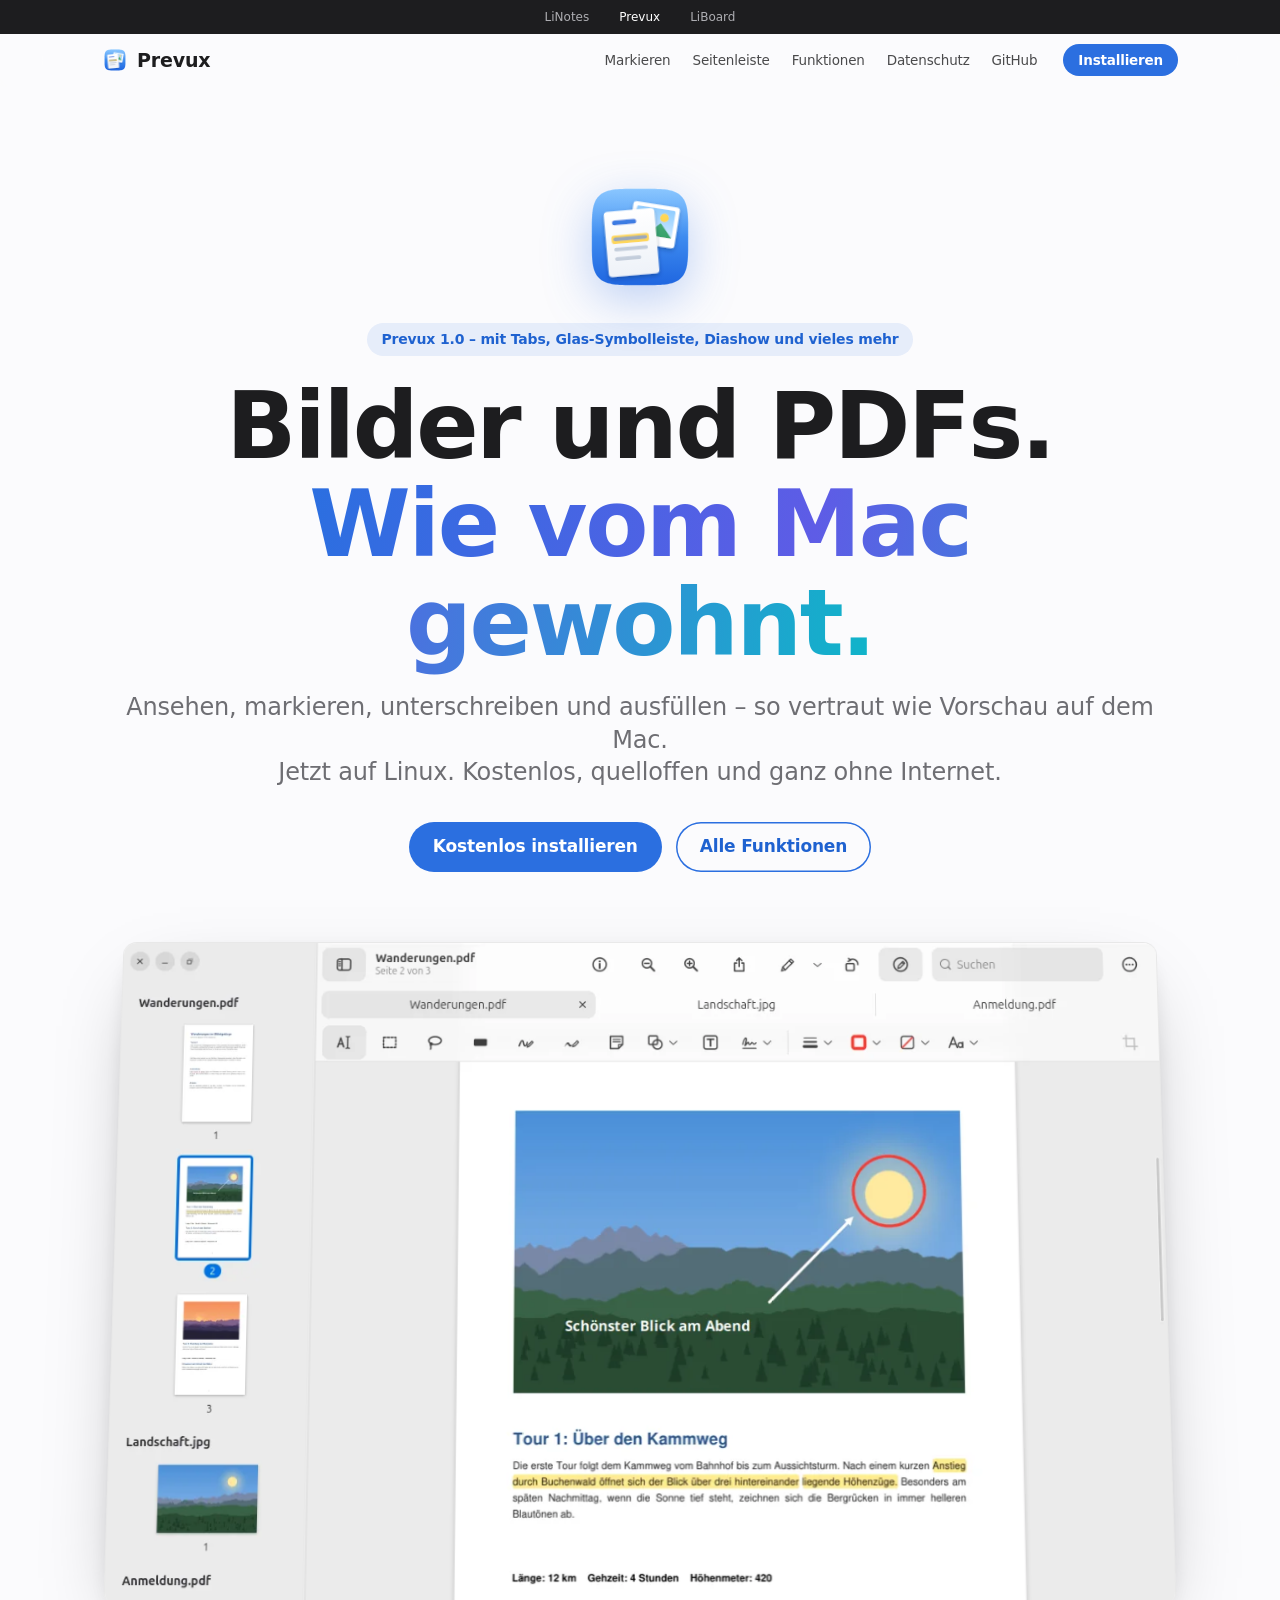
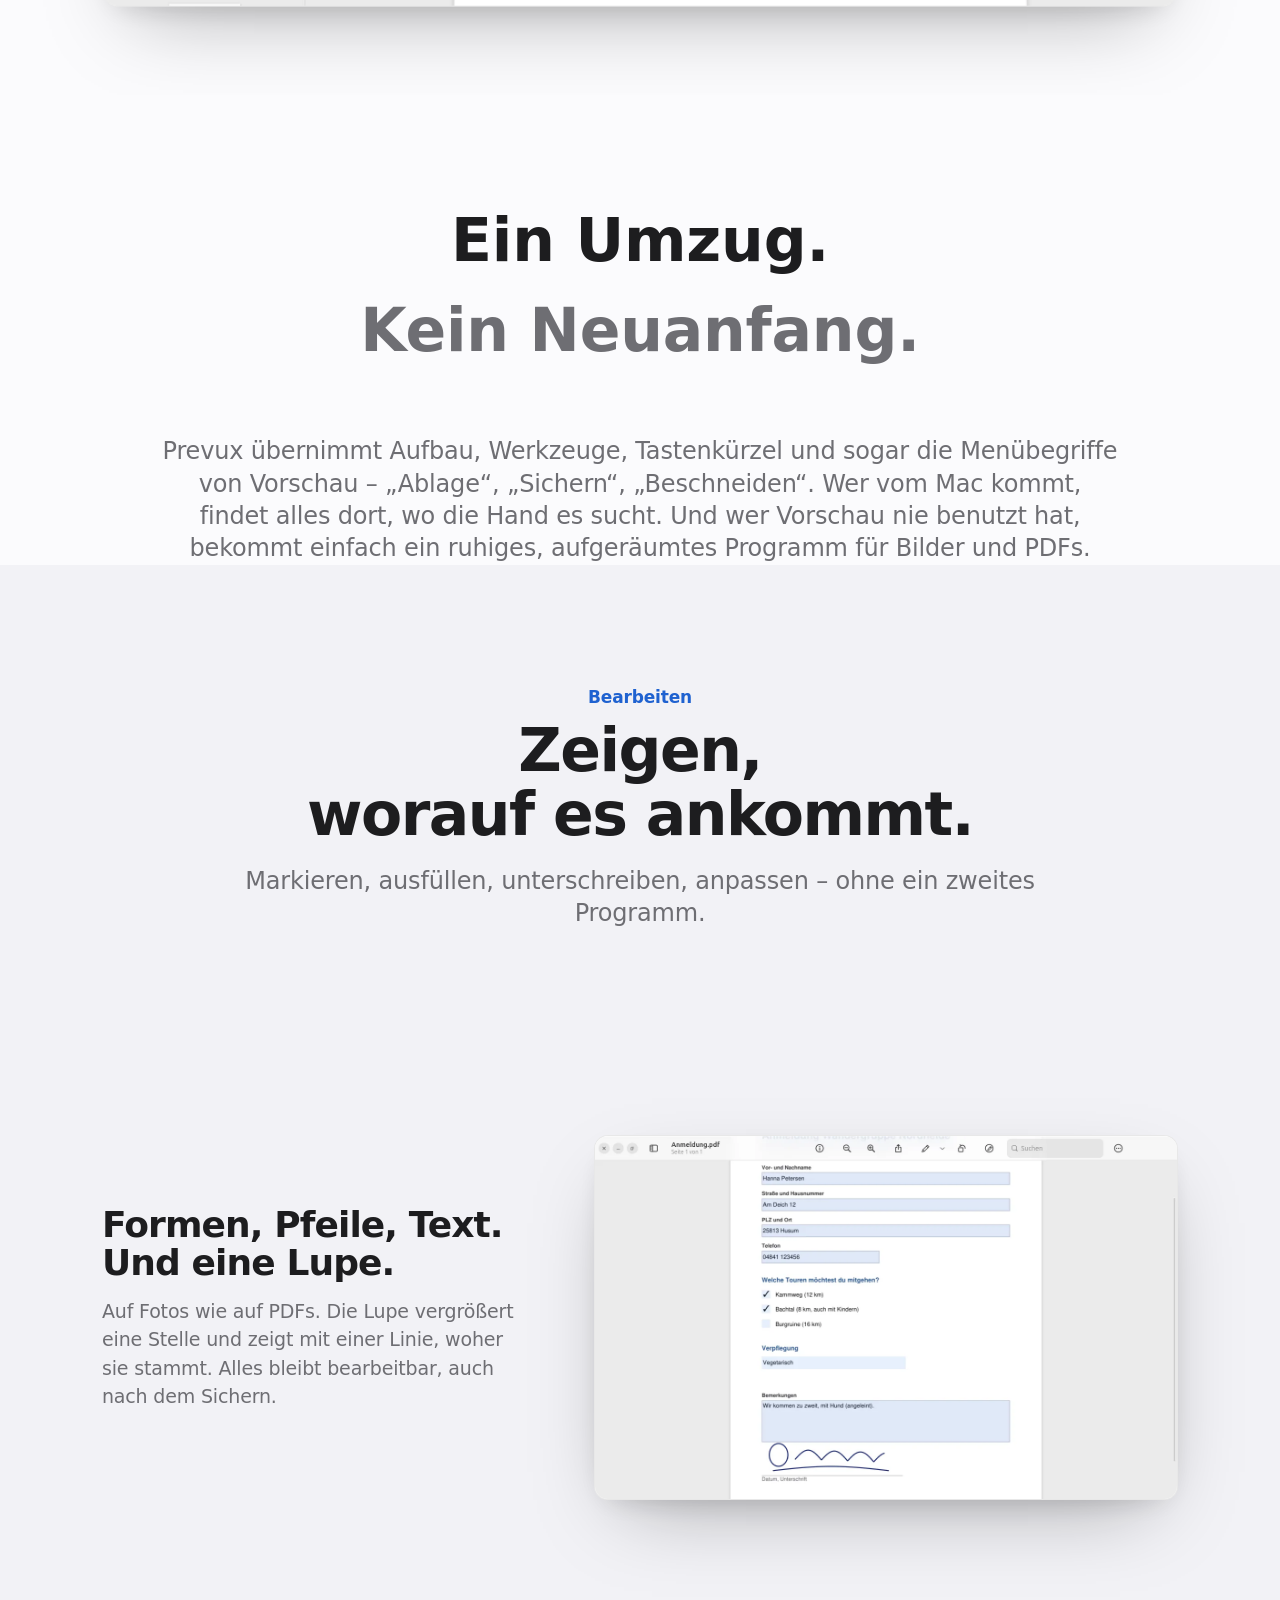
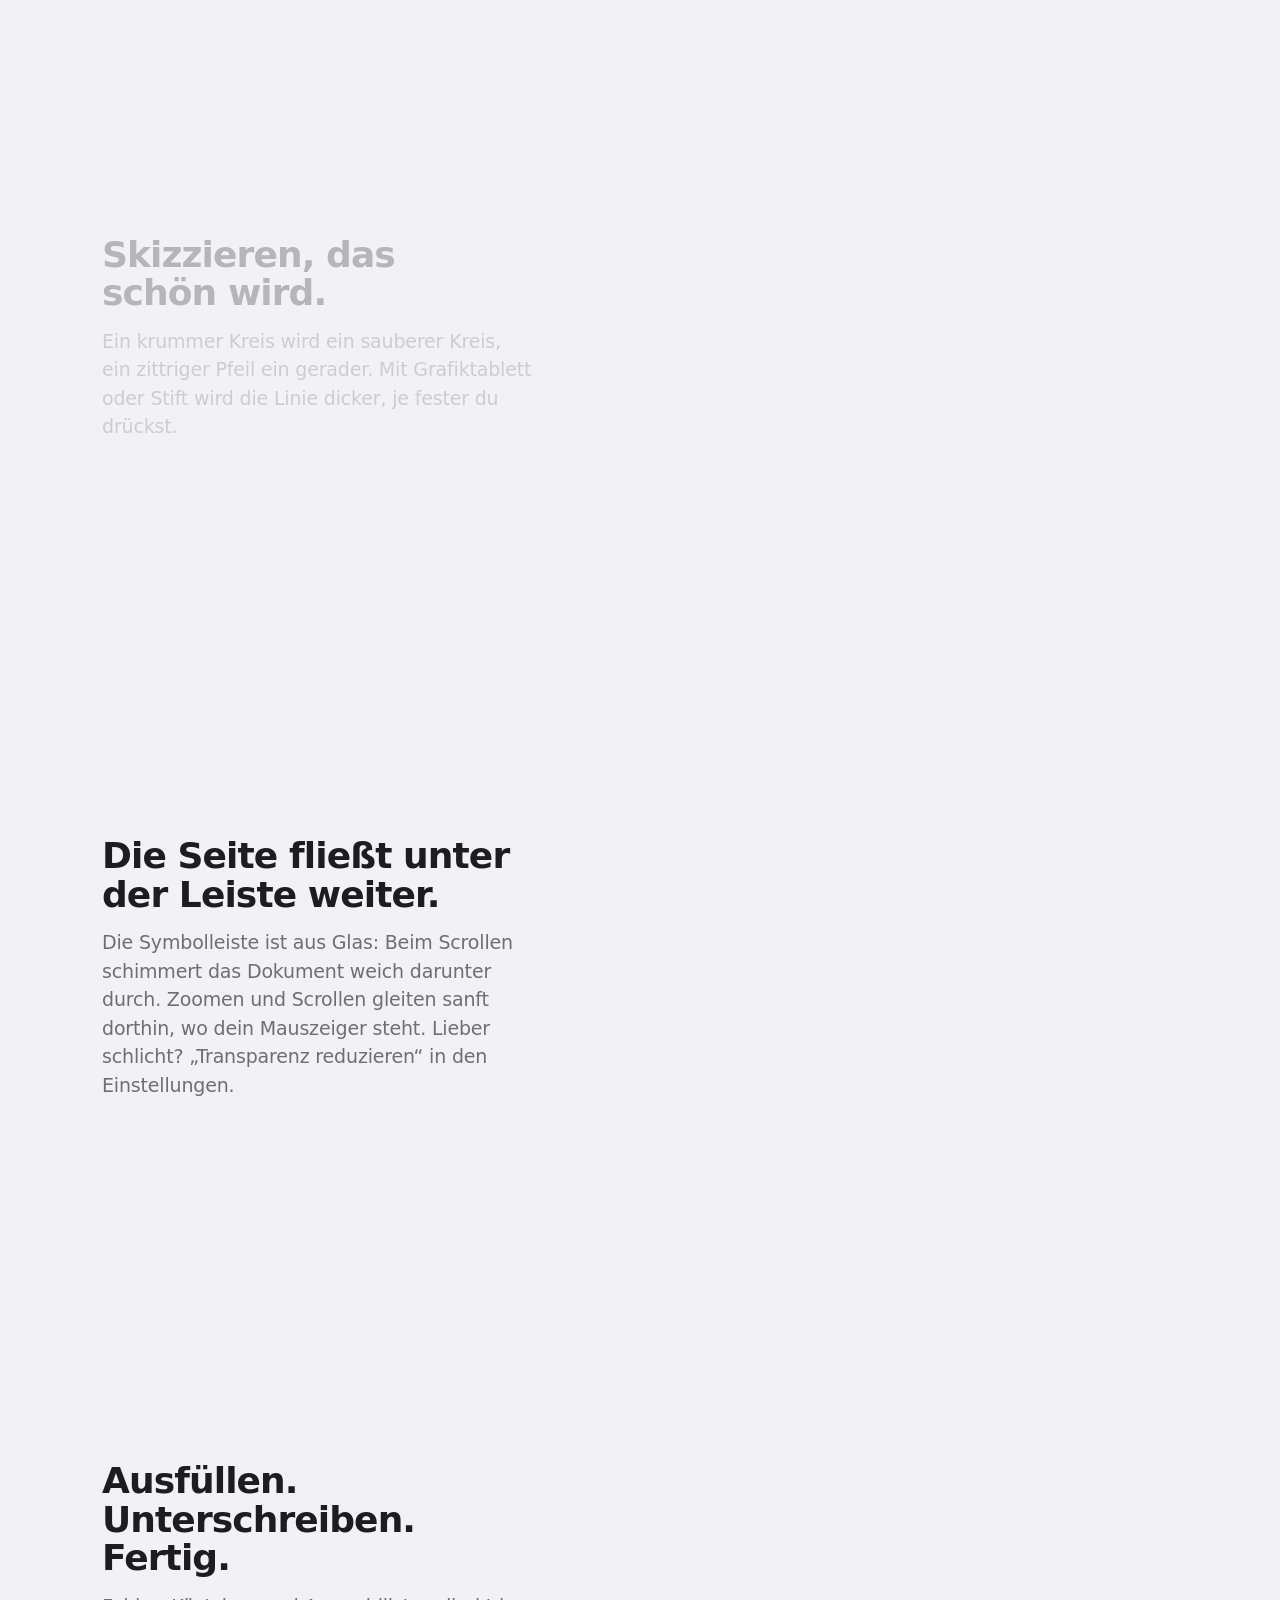
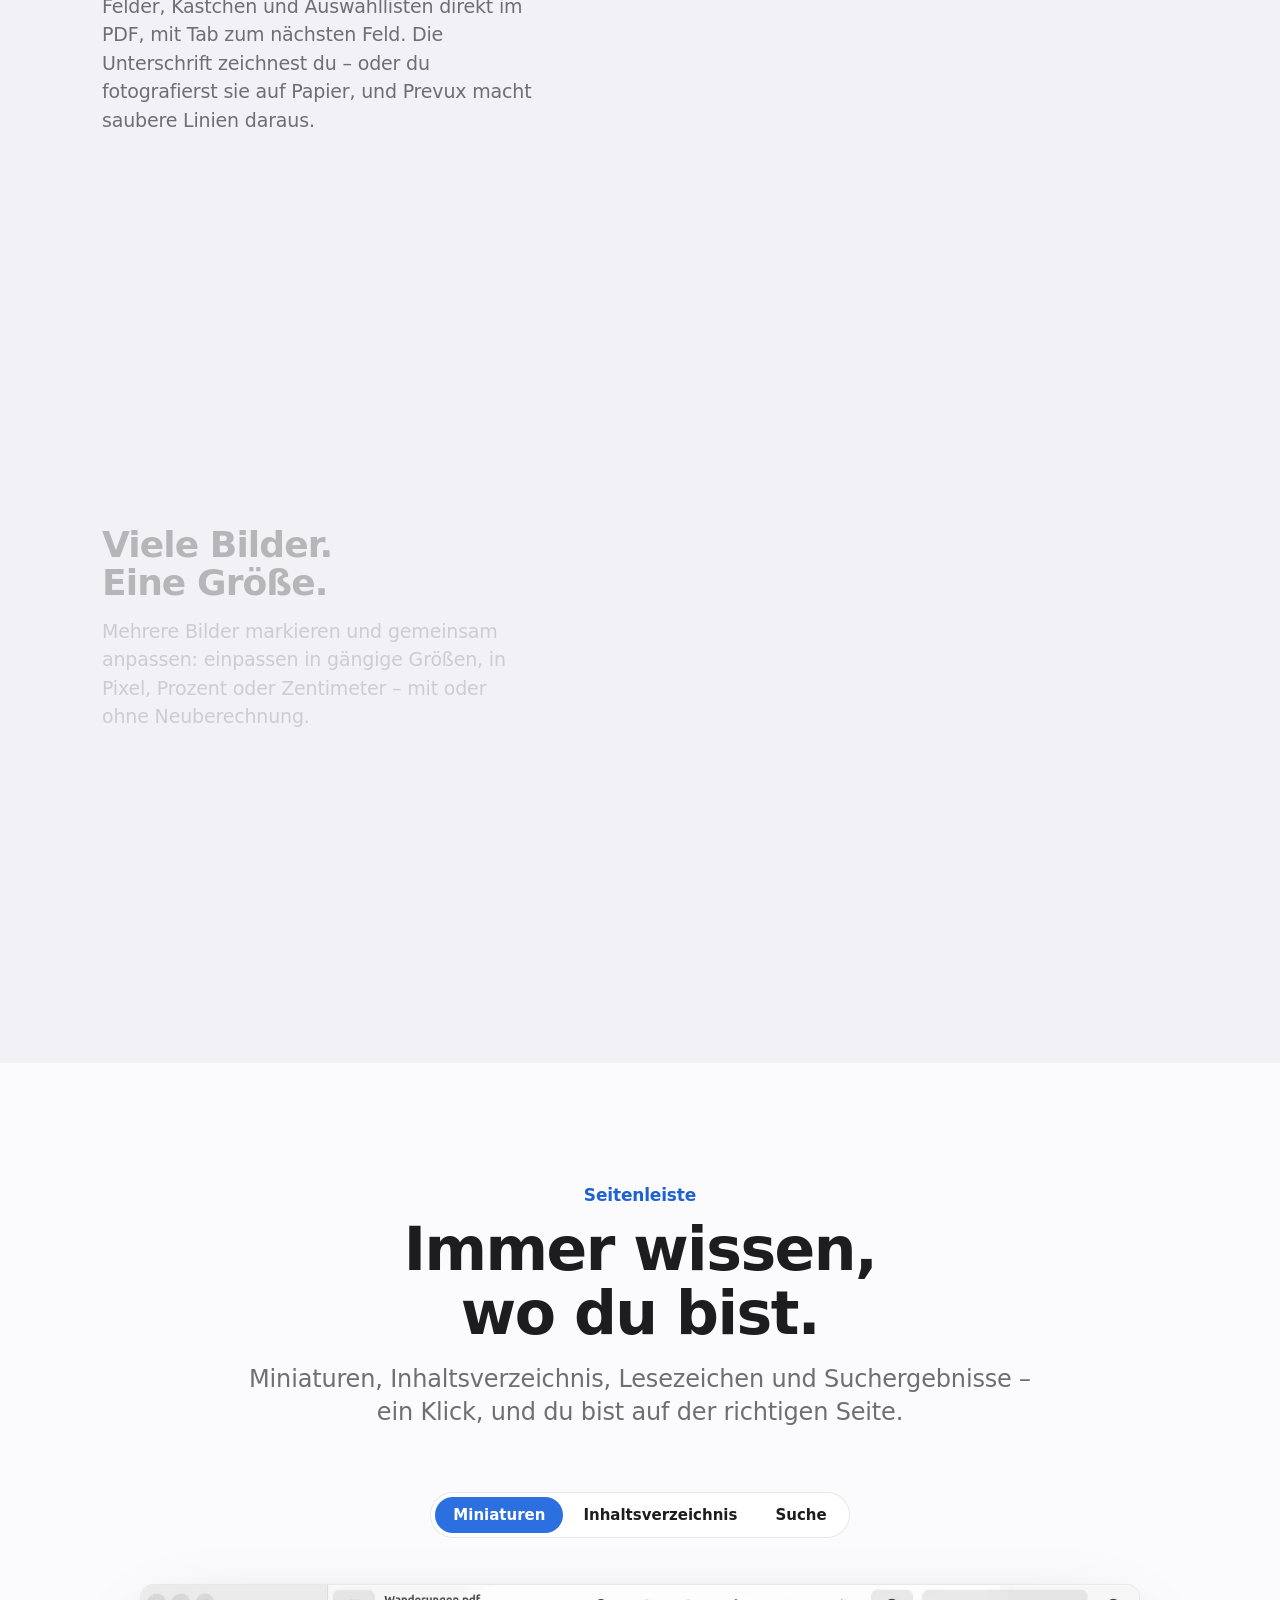
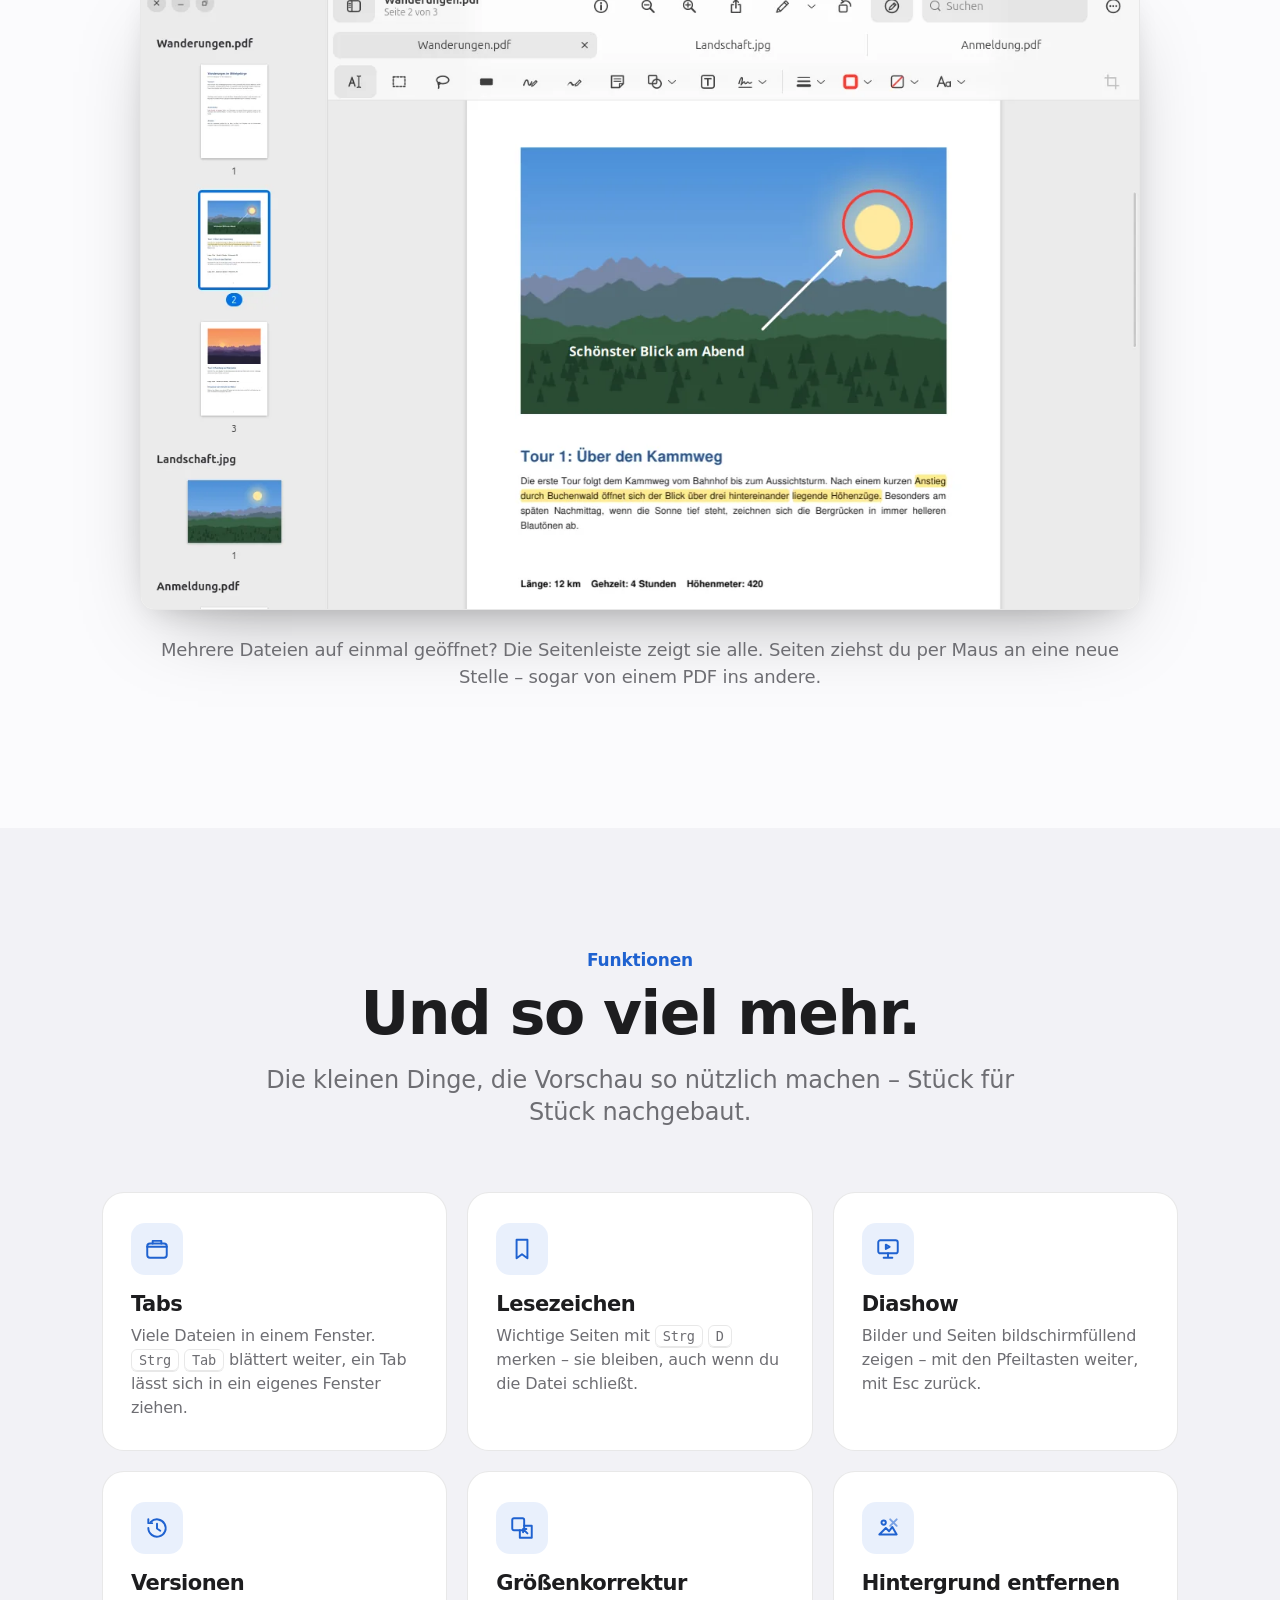
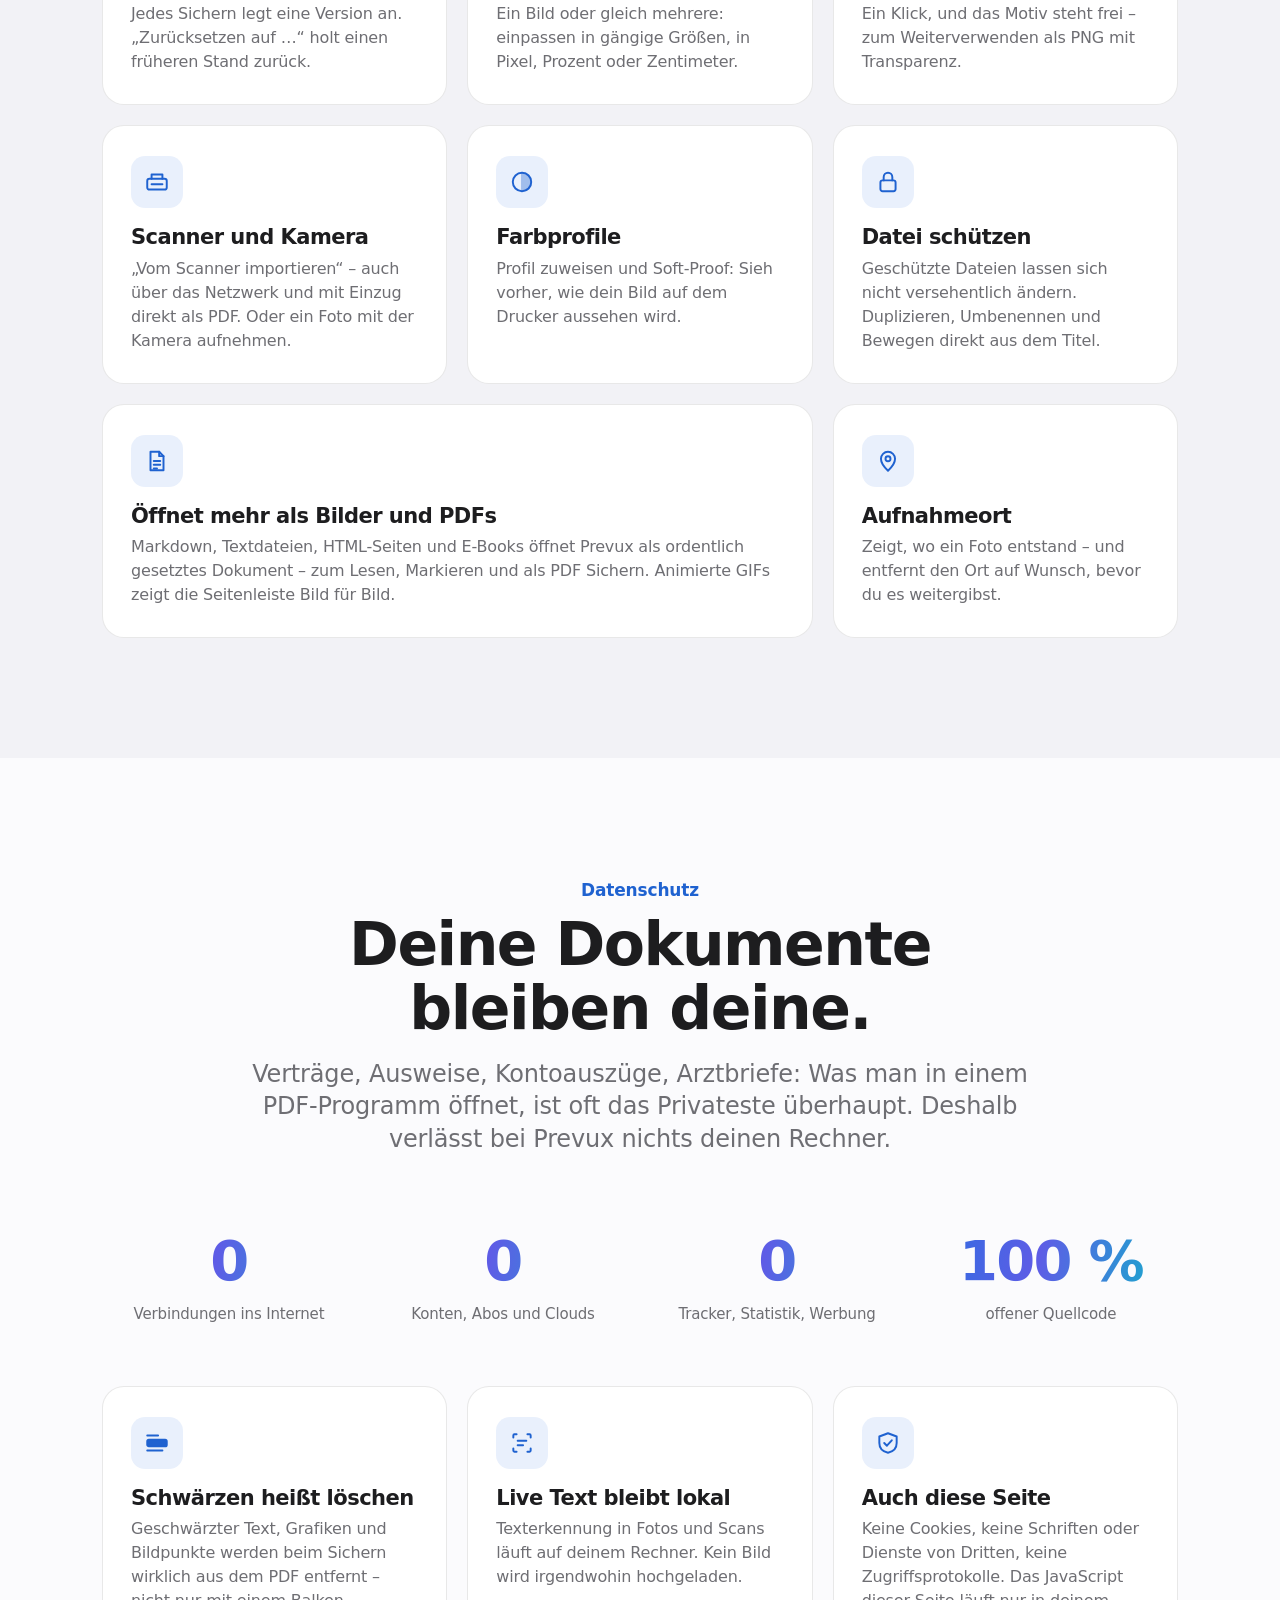
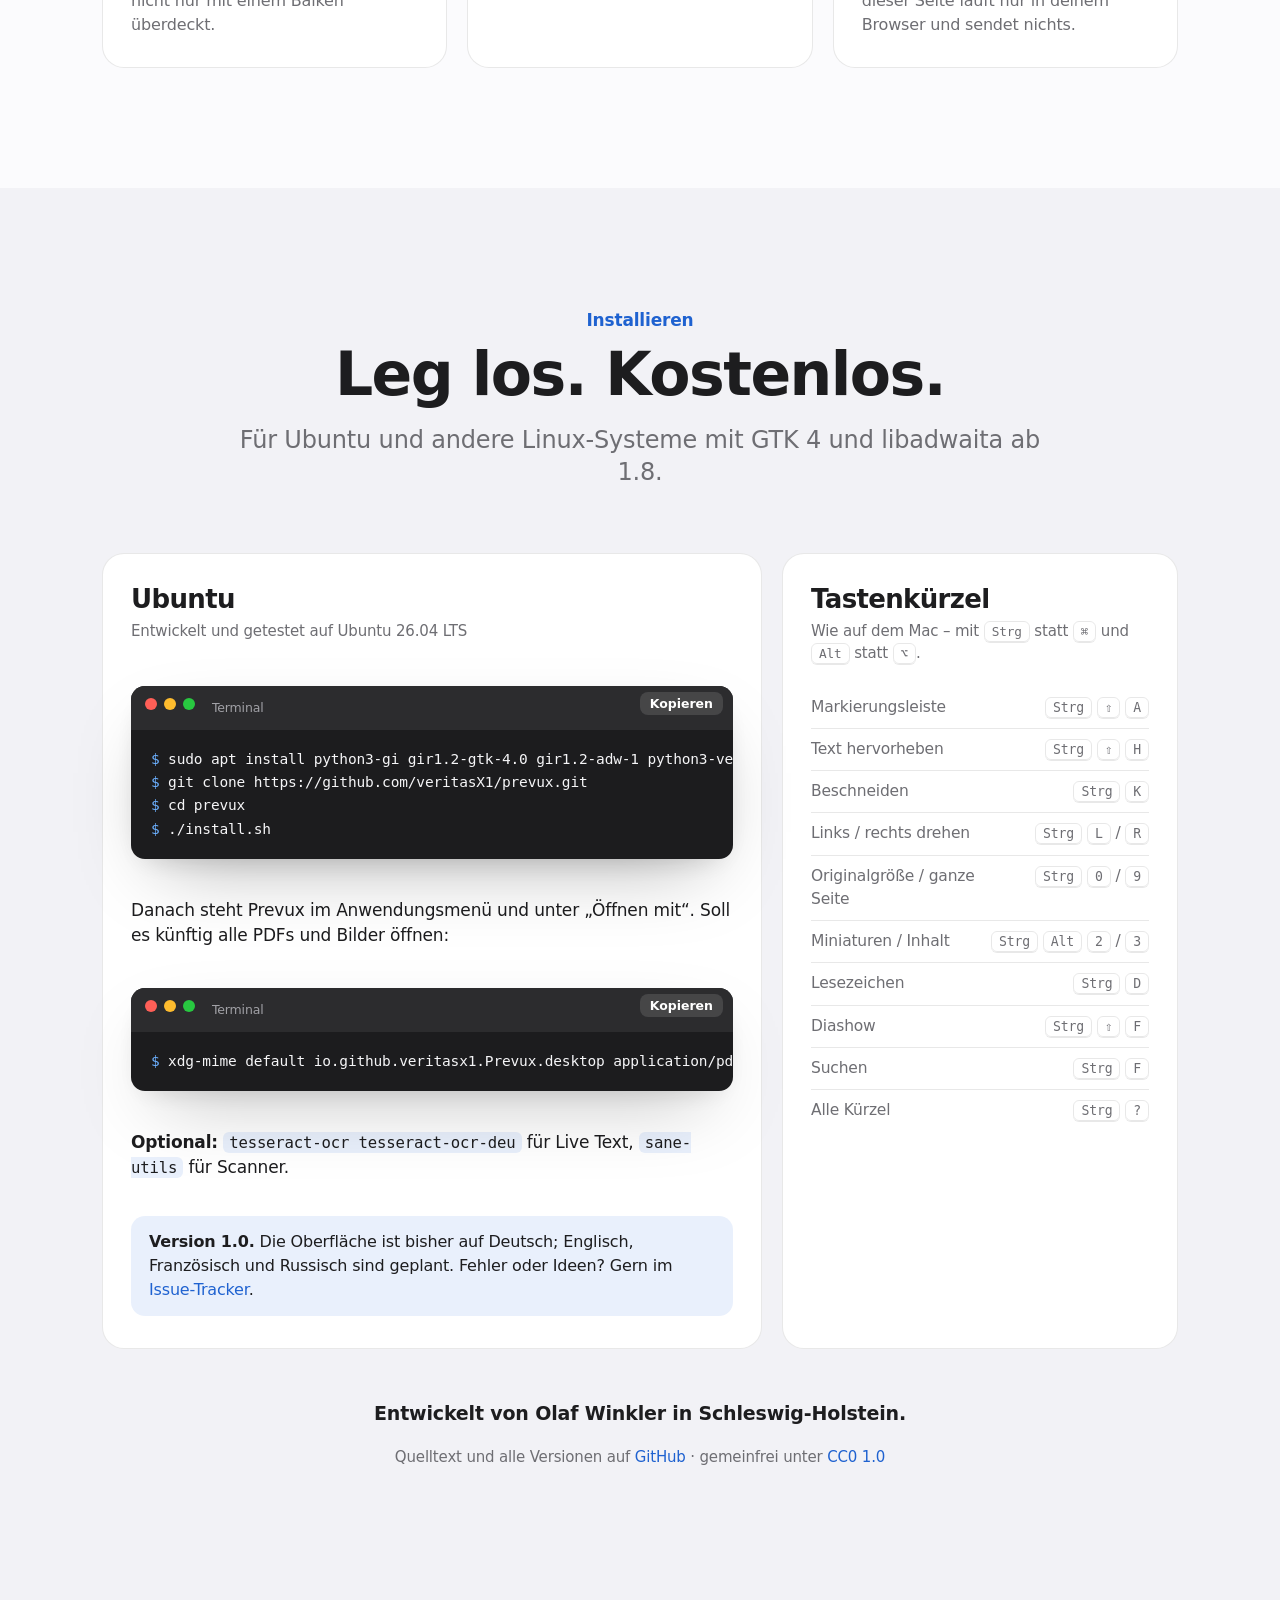
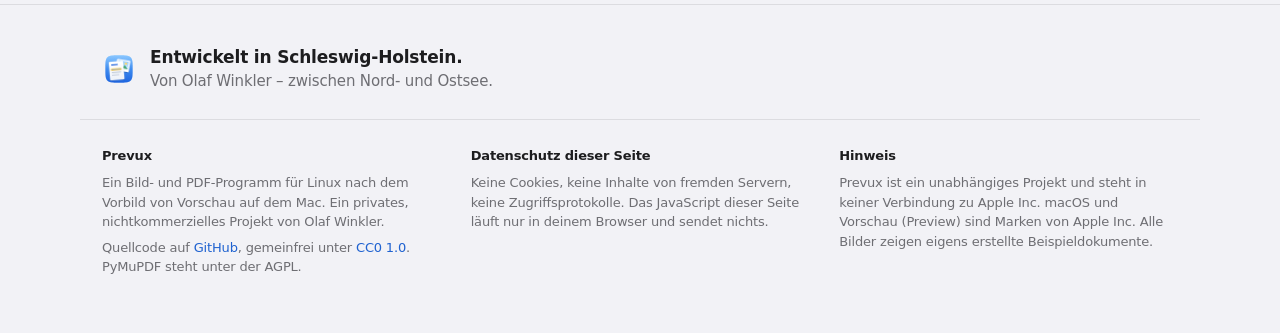
==== homepage/index.html @ 083fc118 "Homepage: LiBoard in der App-Leiste Co-Authored-By: Claude Opus 5.5 <noreply@anthropic.com>" ====
<!doctype html>
<html lang="de">
<head>
<meta charset="utf-8">
<meta name="viewport" content="width=device-width, initial-scale=1, viewport-fit=cover">
<title>Prevux – Bilder und PDFs, wie du sie vom Mac kennst</title>
<meta name="description" content="Prevux ist ein Bild- und PDF-Programm für Linux nach dem Vorbild von Vorschau auf dem Mac: ansehen, markieren, unterschreiben, ausfüllen. Quelloffen, ohne Konto und ganz ohne Internetverbindung.">
<link rel="icon" href="prevux.svg" type="image/svg+xml">
<link rel="stylesheet" href="site.css">
</head>
<body>

<div class="apps">
  <div class="wrap">
    <a href="https://linotes.goip.de/">LiNotes</a>
    <a href="https://prevux.goip.de/" aria-current="page">Prevux</a>
    <a href="https://liboard.goip.de/">LiBoard</a>
  </div>
</div>

<header class="nav">
  <div class="wrap">
    <a class="brand" href="#"><img src="prevux.svg" alt="">Prevux</a>
    <nav class="links">
      <a href="#markieren">Markieren</a>
      <a href="#seitenleiste">Seitenleiste</a>
      <a href="#neu">Funktionen</a>
      <a href="#datenschutz">Datenschutz</a>
      <a href="https://github.com/veritasX1/prevux">GitHub</a>
    </nav>
    <a class="btn small cta" href="#installieren">Installieren</a>
  </div>
</header>

<main>

<!-- HERO -->
<section class="hero">
  <div class="wrap">
    <img class="app-icon" src="prevux.svg" alt="Prevux-Symbol" width="120" height="120">
    <span class="badge reveal">Prevux 1.0 – mit Tabs, Glas-Symbolleiste, Diashow und vieles mehr</span>
    <h1 class="display reveal d1">Bilder und PDFs.<br><span class="gradient-text">Wie vom Mac gewohnt.</span></h1>
    <p class="lead reveal d2">Ansehen, markieren, unterschreiben und ausfüllen – so vertraut wie Vorschau auf dem Mac.<br>Jetzt auf Linux. Kostenlos, quelloffen und ganz ohne Internet.</p>
    <div class="actions reveal d3">
      <a class="btn" href="#installieren">Kostenlos installieren</a>
      <a class="btn ghost" href="#neu">Alle Funktionen</a>
    </div>
    <div class="hero-stage reveal">
      <div class="window">
        <img class="zoomable" src="img/hero.webp" data-light="img/hero.webp" data-dark="img/hero-dark.webp" width="1280" height="800" alt="Prevux mit drei Dokumenten in Tabs: ein Wanderführer als PDF mit Markierungs-Symbolleiste, Textmarker, Kreis, Pfeil und Beschriftung auf einem Foto">
      </div>
    </div>
  </div>
</section>

<section class="wrap center" style="padding-top: 40px; max-width: 1000px">
  <p class="headline reveal">Ein Umzug.<br><span style="color: var(--muted)">Kein Neuanfang.</span></p>
  <p class="lead reveal d1">Prevux übernimmt Aufbau, Werkzeuge, Tastenkürzel und sogar die Menübegriffe von Vorschau – „Ablage“, „Sichern“, „Beschneiden“. Wer vom Mac kommt, findet alles dort, wo die Hand es sucht. Und wer Vorschau nie benutzt hat, bekommt einfach ein ruhiges, aufgeräumtes Programm für Bilder und PDFs.</p>
</section>

<!-- STORY -->
<section id="markieren" class="alt">
  <div class="wrap">
    <div class="section-head reveal">
      <p class="eyebrow">Bearbeiten</p>
      <h2 class="headline">Zeigen,<br>worauf es ankommt.</h2>
      <p class="lead">Markieren, ausfüllen, unterschreiben, anpassen – ohne ein zweites Programm.</p>
    </div>
    <div class="story">
      <div class="steps">
        <div class="step">
          <h3>Formen, Pfeile, Text.<br>Und eine Lupe.</h3>
          <p>Auf Fotos wie auf PDFs. Die Lupe vergrößert eine Stelle und zeigt mit einer Linie, woher sie stammt. Alles bleibt bearbeitbar, auch nach dem Sichern.</p>
          <div class="mobile-shot window"><img src="img/image.webp" data-light="img/image.webp" data-dark="img/image-dark.webp" alt="Foto mit Kreis, Pfeil, Beschriftung und Lupe" loading="lazy"></div>
        </div>
        <div class="step">
          <h3>Skizzieren, das<br>schön wird.</h3>
          <p>Ein krummer Kreis wird ein sauberer Kreis, ein zittriger Pfeil ein gerader. Mit Grafiktablett oder Stift wird die Linie dicker, je fester du drückst.</p>
          <div class="mobile-shot window"><img src="img/hero.webp" data-light="img/hero.webp" data-dark="img/hero-dark.webp" alt="PDF mit Textmarker, Kreis und Pfeil" loading="lazy"></div>
        </div>
        <div class="step">
          <h3>Die Seite fließt unter<br>der Leiste weiter.</h3>
          <p>Die Symbolleiste ist aus Glas: Beim Scrollen schimmert das Dokument weich darunter durch. Zoomen und Scrollen gleiten sanft dorthin, wo dein Mauszeiger steht. Lieber schlicht? „Transparenz reduzieren“ in den Einstellungen.</p>
          <div class="mobile-shot window"><img src="img/glass.webp" data-light="img/glass.webp" data-dark="img/glass-dark.webp" alt="Ein Foto scrollt unter die halbtransparente Symbolleiste" loading="lazy"></div>
        </div>
        <div class="step" id="formulare">
          <h3>Ausfüllen. Unterschreiben.<br>Fertig.</h3>
          <p>Felder, Kästchen und Auswahllisten direkt im PDF, mit Tab zum nächsten Feld. Die Unterschrift zeichnest du – oder du fotografierst sie auf Papier, und Prevux macht saubere Linien daraus.</p>
          <div class="mobile-shot window"><img src="img/forms.webp" data-light="img/forms.webp" data-dark="img/forms-dark.webp" alt="Ausgefülltes Formular mit Unterschrift" loading="lazy"></div>
        </div>
        <div class="step">
          <h3>Viele Bilder.<br>Eine Größe.</h3>
          <p>Mehrere Bilder markieren und gemeinsam anpassen: einpassen in gängige Größen, in Pixel, Prozent oder Zentimeter – mit oder ohne Neuberechnung.</p>
          <div class="mobile-shot window"><img src="img/resize.webp" data-light="img/resize.webp" data-dark="img/resize-dark.webp" alt="Größenkorrektur für drei Bilder gleichzeitig" loading="lazy"></div>
        </div>
      </div>
      <div class="stage">
        <div class="frames">
          <div class="window"><img class="zoomable" src="img/image.webp" data-light="img/image.webp" data-dark="img/image-dark.webp" alt="Foto mit Kreis, Pfeil, Beschriftung und Lupe" loading="lazy"></div>
          <div class="window"><img class="zoomable" src="img/hero.webp" data-light="img/hero.webp" data-dark="img/hero-dark.webp" alt="PDF mit Textmarker, Kreis und Pfeil" loading="lazy"></div>
          <div class="window"><img class="zoomable" src="img/glass.webp" data-light="img/glass.webp" data-dark="img/glass-dark.webp" alt="Glas-Symbolleiste" loading="lazy"></div>
          <div class="window"><img class="zoomable" src="img/forms.webp" data-light="img/forms.webp" data-dark="img/forms-dark.webp" alt="Ausgefülltes Formular mit Unterschrift" loading="lazy"></div>
          <div class="window"><img class="zoomable" src="img/resize.webp" data-light="img/resize.webp" data-dark="img/resize-dark.webp" alt="Größenkorrektur" loading="lazy"></div>
        </div>
      </div>
    </div>
  </div>
</section>

<!-- SIDEBAR SWITCHER -->
<section id="seitenleiste">
  <div class="wrap">
    <div class="section-head reveal">
      <p class="eyebrow">Seitenleiste</p>
      <h2 class="headline">Immer wissen,<br>wo du bist.</h2>
      <p class="lead">Miniaturen, Inhaltsverzeichnis, Lesezeichen und Suchergebnisse – ein Klick, und du bist auf der richtigen Seite.</p>
    </div>
    <div class="center reveal">
      <div class="segmented" data-showcase="#side-showcase">
        <button class="on" data-win="img/hero.webp|img/hero-dark.webp" data-caption="Mehrere Dateien auf einmal geöffnet? Die Seitenleiste zeigt sie alle. Seiten ziehst du per Maus an eine neue Stelle – sogar von einem PDF ins andere.">Miniaturen</button>
        <button data-win="img/contents.webp|img/contents-dark.webp" data-caption="Das Inhaltsverzeichnis des PDFs, mit Seitenzahlen. Lange Handbücher werden so übersichtlich.">Inhaltsverzeichnis</button>
        <button data-win="img/search.webp|img/search-dark.webp" data-caption="Jeder Treffer mit dem Satz drumherum. Dank Live Text auch in Fotos und eingescannten Seiten – erkannt auf deinem Rechner.">Suche</button>
      </div>
    </div>
    <div class="showcase duo-wrap reveal" id="side-showcase">
      <div class="window"><img class="zoomable" data-slot="win" src="img/hero.webp" data-light="img/hero.webp" data-dark="img/hero-dark.webp" alt="Seitenleiste von Prevux" loading="lazy"></div>
      <p class="caption" data-slot="caption">Mehrere Dateien auf einmal geöffnet? Die Seitenleiste zeigt sie alle. Seiten ziehst du per Maus an eine neue Stelle – sogar von einem PDF ins andere.</p>
    </div>
  </div>
</section>

<!-- TILES -->
<section id="neu" class="alt">
  <div class="wrap">
    <div class="section-head reveal">
      <p class="eyebrow">Funktionen</p>
      <h2 class="headline">Und so viel mehr.</h2>
      <p class="lead">Die kleinen Dinge, die Vorschau so nützlich machen – Stück für Stück nachgebaut.</p>
    </div>
    <div class="tiles">
      <div class="tile reveal"><div class="icon"><svg viewBox="0 0 24 24" fill="none" stroke="currentColor" stroke-width="1.8" stroke-linecap="round" stroke-linejoin="round"><rect x="3" y="7" width="18" height="13" rx="2.5"/><path d="M3 10h18M8 7V4.5h8V7"/></svg></div><h3>Tabs</h3><p>Viele Dateien in einem Fenster. <kbd>Strg</kbd> <kbd>Tab</kbd> blättert weiter, ein Tab lässt sich in ein eigenes Fenster ziehen.</p></div>
      <div class="tile reveal d1"><div class="icon"><svg viewBox="0 0 24 24" fill="none" stroke="currentColor" stroke-width="1.8" stroke-linecap="round" stroke-linejoin="round"><path d="M7 3.5h10v17l-5-3.6-5 3.6z"/></svg></div><h3>Lesezeichen</h3><p>Wichtige Seiten mit <kbd>Strg</kbd> <kbd>D</kbd> merken – sie bleiben, auch wenn du die Datei schließt.</p></div>
      <div class="tile reveal d2"><div class="icon"><svg viewBox="0 0 24 24" fill="none" stroke="currentColor" stroke-width="1.8" stroke-linecap="round" stroke-linejoin="round"><rect x="3" y="4" width="18" height="12" rx="2"/><path d="M10 8v4l3.5-2zM8 20h8M12 16v4"/></svg></div><h3>Diashow</h3><p>Bilder und Seiten bildschirmfüllend zeigen – mit den Pfeiltasten weiter, mit Esc zurück.</p></div>
      <div class="tile reveal"><div class="icon"><svg viewBox="0 0 24 24" fill="none" stroke="currentColor" stroke-width="1.8" stroke-linecap="round" stroke-linejoin="round"><path d="M4 12a8 8 0 1 0 2.3-5.6"/><path d="M4 4v3.5h3.5M12 8v4.5l3 2"/></svg></div><h3>Versionen</h3><p>Jedes Sichern legt eine Version an. „Zurücksetzen auf …“ holt einen früheren Stand zurück.</p></div>
      <div class="tile reveal d1"><div class="icon"><svg viewBox="0 0 24 24" fill="none" stroke="currentColor" stroke-width="1.8" stroke-linecap="round" stroke-linejoin="round"><rect x="3" y="3" width="11" height="11" rx="1.5"/><path d="M14 10h7v11H10v-7M17 17l-4-4M13 16v-3h3"/></svg></div><h3>Größenkorrektur</h3><p>Ein Bild oder gleich mehrere: einpassen in gängige Größen, in Pixel, Prozent oder Zentimeter.</p></div>
      <div class="tile reveal d2"><div class="icon"><svg viewBox="0 0 24 24" fill="none" stroke="currentColor" stroke-width="1.8" stroke-linecap="round" stroke-linejoin="round"><path d="M4 18l6-6 3 3 3-4 4 7z"/><circle cx="8" cy="7" r="2"/><path d="M14 4l6 6M20 4l-6 6" opacity=".55"/></svg></div><h3>Hintergrund entfernen</h3><p>Ein Klick, und das Motiv steht frei – zum Weiterverwenden als PNG mit Transparenz.</p></div>
      <div class="tile reveal"><div class="icon"><svg viewBox="0 0 24 24" fill="none" stroke="currentColor" stroke-width="1.8" stroke-linecap="round" stroke-linejoin="round"><rect x="3" y="9" width="18" height="10" rx="2"/><path d="M7 9V5h10v4M7 14h10"/></svg></div><h3>Scanner und Kamera</h3><p>„Vom Scanner importieren“ – auch über das Netzwerk und mit Einzug direkt als PDF. Oder ein Foto mit der Kamera aufnehmen.</p></div>
      <div class="tile reveal d1"><div class="icon"><svg viewBox="0 0 24 24" fill="none" stroke="currentColor" stroke-width="1.8" stroke-linecap="round" stroke-linejoin="round"><circle cx="12" cy="12" r="8.5"/><path d="M12 3.5a8.5 8.5 0 0 1 0 17z" fill="currentColor" opacity=".35"/></svg></div><h3>Farbprofile</h3><p>Profil zuweisen und Soft-Proof: Sieh vorher, wie dein Bild auf dem Drucker aussehen wird.</p></div>
      <div class="tile reveal d2"><div class="icon"><svg viewBox="0 0 24 24" fill="none" stroke="currentColor" stroke-width="1.8" stroke-linecap="round" stroke-linejoin="round"><rect x="5" y="10.5" width="14" height="10" rx="2"/><path d="M8 10.5V7.5a4 4 0 0 1 8 0v3"/></svg></div><h3>Datei schützen</h3><p>Geschützte Dateien lassen sich nicht versehentlich ändern. Duplizieren, Umbenennen und Bewegen direkt aus dem Titel.</p></div>
      <div class="tile reveal wide"><div class="icon"><svg viewBox="0 0 24 24" fill="none" stroke="currentColor" stroke-width="1.8" stroke-linecap="round" stroke-linejoin="round"><path d="M6 3.5h8l4 4v13H6z"/><path d="M14 3.5v4h4M9 12h6M9 15.5h6M9 19h3"/></svg></div><h3>Öffnet mehr als Bilder und PDFs</h3><p>Markdown, Textdateien, HTML-Seiten und E-Books öffnet Prevux als ordentlich gesetztes Dokument – zum Lesen, Markieren und als PDF Sichern. Animierte GIFs zeigt die Seitenleiste Bild für Bild.</p></div>
      <div class="tile reveal d1"><div class="icon"><svg viewBox="0 0 24 24" fill="none" stroke="currentColor" stroke-width="1.8" stroke-linecap="round" stroke-linejoin="round"><path d="M12 21s-6.5-6-6.5-11a6.5 6.5 0 0 1 13 0c0 5-6.5 11-6.5 11z"/><circle cx="12" cy="10" r="2.3"/></svg></div><h3>Aufnahmeort</h3><p>Zeigt, wo ein Foto entstand – und entfernt den Ort auf Wunsch, bevor du es weitergibst.</p></div>
    </div>
  </div>
</section>

<!-- PRIVACY -->
<section id="datenschutz">
  <div class="wrap">
    <div class="section-head reveal">
      <p class="eyebrow">Datenschutz</p>
      <h2 class="headline">Deine Dokumente<br>bleiben deine.</h2>
      <p class="lead">Verträge, Ausweise, Kontoauszüge, Arztbriefe: Was man in einem PDF-Programm öffnet, ist oft das Privateste überhaupt. Deshalb verlässt bei Prevux nichts deinen Rechner.</p>
    </div>
    <div class="facts">
      <div class="reveal"><div class="num gradient-text">0</div><div class="lbl">Verbindungen ins Internet</div></div>
      <div class="reveal d1"><div class="num gradient-text">0</div><div class="lbl">Konten, Abos und Clouds</div></div>
      <div class="reveal d2"><div class="num gradient-text">0</div><div class="lbl">Tracker, Statistik, Werbung</div></div>
      <div class="reveal d3"><div class="num gradient-text">100 %</div><div class="lbl">offener Quellcode</div></div>
    </div>
    <div class="tiles" style="margin-top: 60px">
      <div class="tile reveal d2"><div class="icon"><svg viewBox="0 0 24 24" fill="none" stroke="currentColor" stroke-width="1.8" stroke-linecap="round"><rect x="3" y="9" width="18" height="6" rx="1.5" fill="currentColor"/><path d="M3 5h10M3 19h14"/></svg></div><h3>Schwärzen heißt löschen</h3><p>Geschwärzter Text, Grafiken und Bildpunkte werden beim Sichern wirklich aus dem PDF entfernt – nicht nur mit einem Balken überdeckt.</p></div>
      <div class="tile reveal"><div class="icon"><svg viewBox="0 0 24 24" fill="none" stroke="currentColor" stroke-width="1.8" stroke-linecap="round" stroke-linejoin="round"><path d="M4 7V5a1 1 0 0 1 1-1h2M17 4h2a1 1 0 0 1 1 1v2M20 17v2a1 1 0 0 1-1 1h-2M7 20H5a1 1 0 0 1-1-1v-2M8 10h8M8 14h5"/></svg></div><h3>Live Text bleibt lokal</h3><p>Texterkennung in Fotos und Scans läuft auf deinem Rechner. Kein Bild wird irgendwohin hochgeladen.</p></div>
      <div class="tile reveal d1"><div class="icon"><svg viewBox="0 0 24 24" fill="none" stroke="currentColor" stroke-width="1.8" stroke-linecap="round" stroke-linejoin="round"><path d="M12 3l8 3v6c0 5-3.5 8-8 9-4.5-1-8-4-8-9V6z"/><path d="M8.5 12l2.5 2.5 4.5-5"/></svg></div><h3>Auch diese Seite</h3><p>Keine Cookies, keine Schriften oder Dienste von Dritten, keine Zugriffsprotokolle. Das JavaScript dieser Seite läuft nur in deinem Browser und sendet nichts.</p></div>
    </div>
  </div>
</section>

<!-- INSTALL -->
<section id="installieren" class="alt">
  <div class="wrap">
    <div class="section-head reveal">
      <p class="eyebrow">Installieren</p>
      <h2 class="headline">Leg los. Kostenlos.</h2>
      <p class="lead">Für Ubuntu und andere Linux-Systeme mit GTK 4 und libadwaita ab 1.8.</p>
    </div>
    <div class="install">
      <div class="download reveal">
        <h3>Ubuntu</h3>
        <div class="meta">Entwickelt und getestet auf Ubuntu 26.04 LTS</div>
        <div class="terminal" data-copy="sudo apt install python3-gi gir1.2-gtk-4.0 gir1.2-adw-1 python3-venv git
git clone https://github.com/veritasX1/prevux.git
cd prevux
./install.sh"><div class="bar"><i></i><i></i><i></i><span>Terminal</span></div><pre><span class="p">$</span> sudo apt install python3-gi gir1.2-gtk-4.0 gir1.2-adw-1 python3-venv git
<span class="p">$</span> git clone https://github.com/veritasX1/prevux.git
<span class="p">$</span> cd prevux
<span class="p">$</span> ./install.sh</pre></div>
        <p>Danach steht Prevux im Anwendungsmenü und unter „Öffnen mit“. Soll es künftig alle PDFs und Bilder öffnen:</p>
        <div class="terminal" data-copy="xdg-mime default io.github.veritasx1.Prevux.desktop application/pdf image/png image/jpeg image/webp image/tiff image/gif image/bmp"><div class="bar"><i></i><i></i><i></i><span>Terminal</span></div><pre><span class="p">$</span> xdg-mime default io.github.veritasx1.Prevux.desktop application/pdf image/png image/jpeg image/webp image/tiff image/gif image/bmp</pre></div>
        <p><b>Optional:</b> <code class="inline">tesseract-ocr tesseract-ocr-deu</code> für Live Text, <code class="inline">sane-utils</code> für Scanner.</p>
        <p class="note"><b>Version 1.0.</b> Die Oberfläche ist bisher auf Deutsch; Englisch, Französisch und Russisch sind geplant. Fehler oder Ideen? Gern im <a href="https://github.com/veritasX1/prevux/issues">Issue-Tracker</a>.</p>
      </div>
      <div class="download reveal d1">
        <h3>Tastenkürzel</h3>
        <div class="meta">Wie auf dem Mac – mit <kbd>Strg</kbd> statt <kbd>⌘</kbd> und <kbd>Alt</kbd> statt <kbd>⌥</kbd>.</div>
        <table class="keys">
          <tr><td>Markierungsleiste</td><td><kbd>Strg</kbd> <kbd>⇧</kbd> <kbd>A</kbd></td></tr>
          <tr><td>Text hervorheben</td><td><kbd>Strg</kbd> <kbd>⇧</kbd> <kbd>H</kbd></td></tr>
          <tr><td>Beschneiden</td><td><kbd>Strg</kbd> <kbd>K</kbd></td></tr>
          <tr><td>Links / rechts drehen</td><td><kbd>Strg</kbd> <kbd>L</kbd> / <kbd>R</kbd></td></tr>
          <tr><td>Originalgröße / ganze Seite</td><td><kbd>Strg</kbd> <kbd>0</kbd> / <kbd>9</kbd></td></tr>
          <tr><td>Miniaturen / Inhalt</td><td><kbd>Strg</kbd> <kbd>Alt</kbd> <kbd>2</kbd> / <kbd>3</kbd></td></tr>
          <tr><td>Lesezeichen</td><td><kbd>Strg</kbd> <kbd>D</kbd></td></tr>
          <tr><td>Diashow</td><td><kbd>Strg</kbd> <kbd>⇧</kbd> <kbd>F</kbd></td></tr>
          <tr><td>Suchen</td><td><kbd>Strg</kbd> <kbd>F</kbd></td></tr>
          <tr><td>Alle Kürzel</td><td><kbd>Strg</kbd> <kbd>?</kbd></td></tr>
        </table>
      </div>
    </div>
    <p class="center reveal" style="margin-top: 50px; font-size: 19px; font-weight: 600">Entwickelt von Olaf Winkler in Schleswig-Holstein.</p>
    <p class="center" style="margin-top: 10px; color: var(--muted); font-size: 15px">Quelltext und alle Versionen auf <a href="https://github.com/veritasX1/prevux">GitHub</a> · gemeinfrei unter <a href="https://creativecommons.org/publicdomain/zero/1.0/deed.de">CC0 1.0</a></p>
  </div>
</section>

</main>

<footer>
  <div class="wrap made">
    <img src="prevux.svg" alt="" width="34" height="34">
    <p><b>Entwickelt in Schleswig-Holstein.</b><br>Von Olaf Winkler – zwischen Nord- und Ostsee.</p>
  </div>
  <div class="wrap cols">
    <div>
      <h4>Prevux</h4>
      <p>Ein Bild- und PDF-Programm für Linux nach dem Vorbild von Vorschau auf dem Mac. Ein privates, nichtkommerzielles Projekt von Olaf Winkler.</p>
      <p>Quellcode auf <a href="https://github.com/veritasX1/prevux">GitHub</a>, gemeinfrei unter <a href="https://creativecommons.org/publicdomain/zero/1.0/deed.de">CC0 1.0</a>. PyMuPDF steht unter der AGPL.</p>
    </div>
    <div>
      <h4>Datenschutz dieser Seite</h4>
      <p>Keine Cookies, keine Inhalte von fremden Servern, keine Zugriffsprotokolle. Das JavaScript dieser Seite läuft nur in deinem Browser und sendet nichts.</p>
    </div>
    <div>
      <h4>Hinweis</h4>
      <p>Prevux ist ein unabhängiges Projekt und steht in keiner Verbindung zu Apple Inc. macOS und Vorschau (Preview) sind Marken von Apple Inc. Alle Bilder zeigen eigens erstellte Beispieldokumente.</p>
    </div>
  </div>
</footer>

<script src="site.js"></script>
</body>
</html>
---- homepage/site.css ----
/* Prevux – website. System fonts only, nothing loaded from other servers. */
:root {
  --bg: #fbfbfd;
  --bg-alt: #f2f2f6;
  --card: #ffffff;
  --text: #1d1d1f;
  --muted: #6e6e73;
  --line: rgba(0, 0, 0, 0.09);
  --accent: #2b6fe0;
  --accent-text: #1f62d0;
  --accent-soft: rgba(43, 111, 224, 0.1);
  --on-accent: #ffffff;
  --shadow: 0 30px 80px -30px rgba(0, 0, 0, 0.35), 0 10px 30px -15px rgba(0, 0, 0, 0.2);
  --radius: 22px;
  --nav: rgba(251, 251, 253, 0.72);
  --font: -apple-system, BlinkMacSystemFont, "SF Pro Display", "Segoe UI", Ubuntu, Cantarell, "Noto Sans", system-ui, sans-serif;
  --mono: ui-monospace, "SF Mono", "Ubuntu Mono", "DejaVu Sans Mono", Menlo, monospace;
  color-scheme: light;
}
@media (prefers-color-scheme: dark) {
  :root {
    --bg: #000000;
    --bg-alt: #101012;
    --card: #1c1c1e;
    --text: #f5f5f7;
    --muted: #a1a1a6;
    --line: rgba(255, 255, 255, 0.12);
    --accent: #3d8bff;
    --accent-text: #6cb0ff;
    --accent-soft: rgba(90, 169, 255, 0.15);
    --shadow: 0 30px 80px -30px rgba(0, 0, 0, 0.9), 0 10px 30px -15px rgba(0, 0, 0, 0.6);
    --nav: rgba(16, 16, 18, 0.72);
    color-scheme: dark;
  }
}

* { box-sizing: border-box; }
html { scroll-behavior: smooth; scroll-padding-top: 64px; }
body {
  margin: 0;
  background: var(--bg);
  color: var(--text);
  font: 17px/1.5 var(--font);
  letter-spacing: -0.01em;
  -webkit-font-smoothing: antialiased;
  overflow-x: hidden;
}
img { max-width: 100%; height: auto; display: block; }
a { color: var(--accent-text); text-decoration: none; }
a:hover { text-decoration: underline; }
code, pre, kbd { font-family: var(--mono); }
.wrap { max-width: 1120px; margin: 0 auto; padding: 0 22px; }
.narrow { max-width: 760px; margin: 0 auto; padding: 0 22px; }
.center { text-align: center; }

/* --- app strip (same on every app page) --- */
.apps { background: #1d1d1f; font-size: 12px; letter-spacing: 0; }
.apps .wrap { display: flex; justify-content: center; gap: 30px; height: 34px; align-items: center; }
.apps a { color: #d2d2d7; opacity: 0.8; }
.apps a:hover { opacity: 1; text-decoration: none; color: #fff; }
.apps a[aria-current] { color: #fff; opacity: 1; }

/* --- navigation --- */
.nav {
  position: sticky; top: 0; z-index: 50;
  background: var(--nav);
  backdrop-filter: saturate(180%) blur(20px);
  -webkit-backdrop-filter: saturate(180%) blur(20px);
  border-bottom: 1px solid transparent;
  transition: border-color 0.3s;
}
.nav.scrolled { border-bottom-color: var(--line); }
.nav .wrap { display: flex; align-items: center; gap: 26px; height: 52px; }
.nav .brand { display: flex; align-items: center; gap: 9px; font-weight: 600; color: var(--text); font-size: 19px; }
.nav .brand img { width: 26px; height: 26px; }
.nav .links { display: flex; gap: 22px; margin-left: auto; font-size: 13.5px; }
.nav .links a { color: var(--text); opacity: 0.8; }
.nav .links a:hover, .nav .links a.active { opacity: 1; text-decoration: none; color: var(--accent-text); }
.nav .cta { font-size: 13.5px; }
@media (max-width: 760px) { .nav .links { display: none; } .nav .cta { margin-left: auto; } }

/* --- buttons --- */
.btn {
  display: inline-flex; align-items: center; gap: 8px;
  padding: 12px 24px; border-radius: 980px;
  background: var(--accent); color: var(--on-accent); font-weight: 600; font-size: 17px;
  transition: transform 0.2s, filter 0.2s;
}
.btn:hover { text-decoration: none; filter: brightness(1.06); transform: translateY(-1px); }
.btn.small { padding: 6px 15px; font-size: 13.5px; }
.btn.ghost { background: transparent; color: var(--accent-text); box-shadow: inset 0 0 0 1.5px var(--accent); }
.link-arrow::after { content: " ›"; }

/* --- type --- */
.eyebrow { color: var(--accent-text); font-weight: 600; font-size: 17px; margin: 0 0 8px; }
h1, h2, h3 { letter-spacing: -0.025em; line-height: 1.07; margin: 0; }
.display { font-size: clamp(44px, 7.4vw, 92px); font-weight: 700; }
.headline { font-size: clamp(34px, 5vw, 60px); font-weight: 700; }
.title { font-size: clamp(26px, 3.2vw, 40px); font-weight: 700; }
.lead { font-size: clamp(19px, 2vw, 24px); color: var(--muted); line-height: 1.35; margin: 18px 0 0; font-weight: 500; }
.gradient-text {
  background: linear-gradient(100deg, #2b6fe0 0%, #5e5ce6 45%, #0fb5c9 100%);
  -webkit-background-clip: text; background-clip: text; color: transparent;
}

/* --- sections --- */
section { padding: 120px 0; }
section.alt { background: var(--bg-alt); }
.section-head { max-width: 820px; margin: 0 auto 64px; text-align: center; }

/* --- hero --- */
.hero { padding: 90px 0 40px; text-align: center; overflow: hidden; }
.hero .badge {
  display: inline-block; padding: 6px 14px; border-radius: 980px; font-size: 14px; font-weight: 600;
  background: var(--accent-soft); color: var(--accent-text); margin-bottom: 22px;
}
.hero .actions { display: flex; gap: 14px; justify-content: center; flex-wrap: wrap; margin-top: 34px; }
.hero-stage { position: relative; margin: 70px auto 0; max-width: 1080px; padding-bottom: 40px; }
.hero-stage .window { transform: perspective(2400px) rotateX(var(--tilt, 8deg)) scale(var(--scale, 0.96)); transform-origin: 50% 0; transition: transform 0.1s linear; }
.hero-stage .phone { position: absolute; right: -2%; bottom: -10px; width: 23%; min-width: 150px; }

/* --- device frames --- */
.window {
  border-radius: 14px; overflow: hidden; box-shadow: var(--shadow);
  border: 1px solid var(--line); background: var(--card);
}
.phone {
  border-radius: 46px; padding: 10px; background: #111;
  box-shadow: var(--shadow), inset 0 0 0 2px #2a2a2c;
}
.phone img { border-radius: 37px; width: 100%; }
.phone::before {
  content: ""; position: absolute; left: 50%; top: 18px; width: 26%; height: 22px; transform: translateX(-50%);
  background: #111; border-radius: 20px; z-index: 2;
}
.phone { position: relative; }

/* --- reveal animation --- */
.reveal { opacity: 0; transform: translateY(40px); transition: opacity 0.9s cubic-bezier(.2,.7,.2,1), transform 0.9s cubic-bezier(.2,.7,.2,1); }
.reveal.in { opacity: 1; transform: none; }
.reveal.d1 { transition-delay: 0.08s; } .reveal.d2 { transition-delay: 0.16s; } .reveal.d3 { transition-delay: 0.24s; }
@media (prefers-reduced-motion: reduce) { .reveal { opacity: 1; transform: none; transition: none; } .hero-stage .window { transform: none !important; } }

/* --- story: sticky picture, text steps --- */
.story { display: grid; grid-template-columns: 0.85fr 1.15fr; gap: 60px; align-items: start; }
.story .steps .step { min-height: 70vh; display: flex; flex-direction: column; justify-content: center; opacity: 0.28; transition: opacity 0.5s; }
.story .steps .step.active { opacity: 1; }
.story .steps .step h3 { font-size: clamp(26px, 3vw, 36px); margin-bottom: 14px; }
.story .steps .step p { color: var(--muted); font-size: 19px; margin: 0; }
.story .stage { position: sticky; top: 14vh; height: 72vh; display: flex; align-items: center; }
.story .stage .frames { position: relative; width: 100%; aspect-ratio: 16 / 10; }
.story .stage .window { position: absolute; inset: 0; opacity: 0; transform: scale(0.97); transition: opacity 0.6s, transform 0.6s; }
.story .stage .window.show { opacity: 1; transform: none; }
.story .stage .window img { width: 100%; height: 100%; object-fit: cover; object-position: top left; }
@media (max-width: 900px) {
  .story { grid-template-columns: 1fr; }
  .story .stage { display: none; }
  .story .steps .step { min-height: 0; opacity: 1; padding: 30px 0; }
  .story .steps .step .mobile-shot { display: block; margin-top: 22px; }
}
.story .mobile-shot { display: none; }

/* --- tiles --- */
.tiles { display: grid; grid-template-columns: repeat(3, 1fr); gap: 20px; }
.tile {
  background: var(--card); border-radius: var(--radius); padding: 30px 28px; border: 1px solid var(--line);
  transition: transform 0.35s, box-shadow 0.35s;
}
.tile:hover { transform: translateY(-4px); box-shadow: var(--shadow); }
.tile .icon { font-size: 30px; line-height: 1; margin-bottom: 18px; display: inline-flex; width: 52px; height: 52px; border-radius: 14px; align-items: center; justify-content: center; background: var(--accent-soft); }
.tile h3 { font-size: 21px; margin-bottom: 8px; }
.tile p { color: var(--muted); margin: 0; font-size: 16px; }
.tile.wide { grid-column: span 2; }
@media (max-width: 900px) { .tiles { grid-template-columns: 1fr 1fr; } }
@media (max-width: 600px) { .tiles { grid-template-columns: 1fr; } .tile.wide { grid-column: auto; } }

/* --- segmented control + showcase --- */
.segmented { display: inline-flex; padding: 4px; border-radius: 980px; background: var(--card); border: 1px solid var(--line); gap: 2px; flex-wrap: wrap; justify-content: center; }
.segmented button {
  border: 0; background: transparent; color: var(--text); font: 600 15px var(--font); padding: 9px 18px; border-radius: 980px; cursor: pointer;
  transition: background 0.25s, color 0.25s;
}
.segmented button.on { background: var(--accent); color: var(--on-accent); }
.showcase { display: grid; grid-template-columns: 1fr 260px; gap: 40px; align-items: end; margin-top: 46px; }
.showcase .caption { grid-column: 1 / -1; text-align: center; color: var(--muted); font-size: 18px; min-height: 2.8em; }
.showcase .window, .showcase .phone { transition: opacity 0.35s; }
.showcase.fading .window, .showcase.fading .phone { opacity: 0; }
@media (max-width: 800px) { .showcase { grid-template-columns: 1fr; } .showcase .phone { width: 60%; margin: 0 auto; } }

/* --- carousel of phone screens --- */
.carousel { display: flex; gap: 28px; overflow-x: auto; scroll-snap-type: x mandatory; padding: 20px 22px 40px; scrollbar-width: none; }
.carousel::-webkit-scrollbar { display: none; }
.carousel figure { flex: 0 0 250px; margin: 0; scroll-snap-align: center; text-align: center; }
.carousel figcaption { margin-top: 16px; font-weight: 600; }
.carousel figcaption span { display: block; font-weight: 400; color: var(--muted); font-size: 15px; }
.carousel-nav { display: flex; justify-content: center; gap: 12px; }
.carousel-nav button {
  width: 40px; height: 40px; border-radius: 50%; border: 0; background: var(--card); color: var(--text); font-size: 20px; cursor: pointer;
  box-shadow: inset 0 0 0 1px var(--line);
}

/* --- split feature --- */
.split { display: grid; grid-template-columns: 1fr 1fr; gap: 64px; align-items: center; }
.split.reverse > :first-child { order: 2; }
.split ul.checks { list-style: none; padding: 0; margin: 26px 0 0; }
.split ul.checks li { padding: 8px 0 8px 32px; position: relative; color: var(--muted); }
.split ul.checks li b { color: var(--text); font-weight: 600; }
.split ul.checks li::before { content: "✓"; position: absolute; left: 0; color: var(--accent-text); font-weight: 700; }
@media (max-width: 900px) { .split { grid-template-columns: 1fr; gap: 40px; } .split.reverse > :first-child { order: 0; } }

/* --- privacy numbers --- */
.facts { display: grid; grid-template-columns: repeat(4, 1fr); gap: 20px; text-align: center; margin-top: 60px; }
.facts .num { font-size: clamp(36px, 4.4vw, 56px); font-weight: 700; letter-spacing: -0.03em; }
.facts .lbl { color: var(--muted); font-size: 15px; }
@media (max-width: 700px) { .facts { grid-template-columns: 1fr 1fr; } }

/* --- download cards --- */
.downloads { display: grid; grid-template-columns: repeat(3, 1fr); gap: 20px; }
.download { min-width: 0; background: var(--card); border: 1px solid var(--line); border-radius: var(--radius); padding: 32px 28px; display: flex; flex-direction: column; }
.download h3 { font-size: 26px; margin-bottom: 6px; }
.download .meta { color: var(--muted); font-size: 15px; margin-bottom: 22px; }
.download .grow { flex: 1; }
.download .btn { align-self: flex-start; margin-top: 18px; }
.download details { margin-top: 14px; color: var(--muted); font-size: 15px; }
.download details summary { cursor: pointer; color: var(--accent-text); }
.download .qr { width: 150px; margin: 14px 0; background: #fff; padding: 8px; border-radius: 12px; }
@media (max-width: 900px) { .downloads { grid-template-columns: 1fr; } }

/* --- code / terminal --- */
.terminal {
  position: relative; background: #1c1c1e; color: #f5f5f7; border-radius: 14px; overflow: hidden;
  box-shadow: var(--shadow); font: 14.5px/1.6 var(--mono); margin: 22px 0;
}
.terminal .bar { display: flex; gap: 7px; padding: 12px 14px; background: #2c2c2e; }
.terminal .bar i { width: 12px; height: 12px; border-radius: 50%; background: #ff5f57; }
.terminal .bar i:nth-child(2) { background: #febc2e; } .terminal .bar i:nth-child(3) { background: #28c840; }
.terminal .bar span { margin-left: 10px; color: #a1a1a6; font-size: 12.5px; font-family: var(--font); }
.terminal pre { margin: 0; padding: 18px 20px; overflow-x: auto; white-space: pre; }
.terminal .p { color: #6cb0ff; } .terminal .ok { color: #30d158; } .terminal .dim { color: #8e8e93; } .terminal .b { font-weight: 700; color: #fff; }
.copy {
  position: absolute; right: 10px; top: 6px; border: 0; border-radius: 8px; padding: 4px 10px; font: 600 12.5px var(--font);
  background: rgba(255, 255, 255, 0.12); color: #fff; cursor: pointer;
}
.copy.done { background: #30d158; color: #000; }
code.inline { background: var(--accent-soft); padding: 1px 6px; border-radius: 6px; font-size: 0.92em; }
kbd { font-size: 0.85em; padding: 2px 7px; border-radius: 6px; border: 1px solid var(--line); background: var(--card); box-shadow: 0 1px 0 var(--line); }

/* --- docs pages (help, server) --- */
.docs { display: grid; grid-template-columns: 240px 1fr; gap: 56px; padding-top: 50px; padding-bottom: 100px; }
.docs nav.toc { position: sticky; top: 76px; align-self: start; max-height: calc(100vh - 100px); overflow-y: auto; font-size: 14.5px; }
.docs nav.toc .search { width: 100%; padding: 9px 12px; border-radius: 10px; border: 1px solid var(--line); background: var(--card); color: var(--text); font: 15px var(--font); margin-bottom: 16px; }
.docs nav.toc h4 { margin: 18px 0 6px; font-size: 12px; text-transform: uppercase; letter-spacing: 0.06em; color: var(--muted); }
.docs nav.toc a { display: block; padding: 5px 10px; border-radius: 8px; color: var(--text); opacity: 0.8; }
.docs nav.toc a:hover { background: var(--accent-soft); text-decoration: none; opacity: 1; }
.docs nav.toc a.active { background: var(--accent-soft); color: var(--accent-text); opacity: 1; font-weight: 600; }
.docs article h1 { font-size: clamp(38px, 5vw, 56px); margin-bottom: 14px; }
.docs article > .lead { margin-bottom: 40px; }
.docs article section { padding: 34px 0 30px; border-top: 1px solid var(--line); }
.docs article section:first-of-type { border-top: 0; }
.docs article h2 { font-size: 30px; margin-bottom: 14px; }
.docs article h3 { font-size: 20px; margin: 26px 0 8px; }
.docs article p, .docs article li { color: var(--muted); }
.docs article p b, .docs article li b { color: var(--text); }
.docs article ol, .docs article ul { padding-left: 22px; }
.docs article li { margin: 6px 0; }
.docs .shots { display: grid; grid-template-columns: 1fr 200px; gap: 26px; align-items: end; margin: 22px 0 8px; }
.docs .shots.single { grid-template-columns: 1fr; }
.docs .shots .phone { border-radius: 30px; padding: 6px; }
.docs .shots .phone img { border-radius: 25px; }
.docs .shots .phone::before { top: 11px; height: 14px; }
.docs .note { background: var(--accent-soft); border-radius: 14px; padding: 14px 18px; margin: 18px 0; color: var(--text); font-size: 16px; }
.docs .tag { display: inline-block; font-size: 12px; font-weight: 600; padding: 2px 8px; border-radius: 6px; background: var(--card); border: 1px solid var(--line); color: var(--muted); margin-right: 4px; vertical-align: 2px; }
.docs section.hidden { display: none; }
.docs .steps-list { counter-reset: step; list-style: none; padding: 0; }
.docs .steps-list > li { counter-increment: step; position: relative; padding: 4px 0 18px 54px; }
.docs .steps-list > li::before {
  content: counter(step); position: absolute; left: 0; top: 0; width: 36px; height: 36px; border-radius: 50%;
  background: var(--accent); color: var(--on-accent); font-weight: 700; display: flex; align-items: center; justify-content: center;
}
.docs .steps-list > li > b:first-child { display: block; color: var(--text); font-size: 19px; margin-bottom: 4px; }
@media (max-width: 900px) { .docs { grid-template-columns: 1fr; } .docs nav.toc { position: static; max-height: none; } .docs .shots { grid-template-columns: 1fr; } .docs .shots .phone { width: 60%; margin: 0 auto; } }

/* --- lightbox --- */
.zoomable { cursor: zoom-in; }
.lightbox {
  position: fixed; inset: 0; z-index: 100; background: rgba(0, 0, 0, 0.82); display: flex; align-items: center; justify-content: center;
  padding: 30px; opacity: 0; pointer-events: none; transition: opacity 0.25s; cursor: zoom-out;
}
.lightbox.open { opacity: 1; pointer-events: auto; }
.lightbox img { max-width: 100%; max-height: 100%; border-radius: 12px; box-shadow: 0 30px 90px rgba(0, 0, 0, 0.6); }

/* --- footer --- */
footer { background: var(--bg-alt); color: var(--muted); font-size: 13px; padding: 40px 0 50px; border-top: 1px solid var(--line); }
footer .made { display: flex; align-items: center; gap: 14px; padding-bottom: 26px; margin-bottom: 26px; border-bottom: 1px solid var(--line); }
footer .made p { margin: 0; font-size: 15px; color: var(--muted); }
footer .made b { color: var(--text); font-size: 17px; }
footer .cols { display: grid; grid-template-columns: repeat(3, 1fr); gap: 30px; }
footer h4 { color: var(--text); font-size: 13px; margin: 0 0 8px; }
footer p { margin: 0 0 6px; }
@media (max-width: 700px) { footer .cols { grid-template-columns: 1fr; } }

/* --- diagram (server page) --- */
.diagram { background: var(--card); border: 1px solid var(--line); border-radius: var(--radius); padding: 26px; margin: 22px 0; }
.diagram svg { width: 100%; height: auto; }
.diagram text { fill: var(--text); font: 600 14px var(--font); }
.diagram .sub { fill: var(--muted); font-weight: 400; font-size: 12.5px; }
.diagram .box { fill: var(--bg-alt); stroke: var(--line); }
.diagram .acc { fill: var(--accent-soft); stroke: var(--accent); }
.diagram .wire { stroke: var(--accent); stroke-width: 2; fill: none; stroke-dasharray: 6 6; animation: flow 1.2s linear infinite; }
@keyframes flow { to { stroke-dashoffset: -24; } }

/* window with an overlapping phone (like the hero) */
.duo { position: relative; padding: 0 9% 40px 0; }
.duo .phone { position: absolute; right: 0; bottom: 0; width: 21%; min-width: 120px; }
.showcase.duo-wrap { display: block; max-width: 1000px; margin-left: auto; margin-right: auto; }
.showcase.duo-wrap .caption { margin-top: 26px; }
.docs .shots > div:not(.window):not(.phone) { align-self: start; }
@media (max-width: 600px) {
  .phone { border-radius: 26px; padding: 5px; }
  .phone img { border-radius: 22px; }
  .phone::before { top: 9px; height: 10px; }
  .hero-stage .phone, .duo .phone { width: 30%; min-width: 0; }
  .hero-stage .phone { right: 0; bottom: 0; }
  section { padding: 80px 0; }
}

/* --- Prevux only: app icon in the hero, line symbols in tiles, shortcut table --- */
.hero .app-icon { width: 120px; height: 120px; margin: 0 auto 26px; filter: drop-shadow(0 14px 24px rgba(31, 102, 224, 0.28)); }
.tile .icon svg { width: 26px; height: 26px; color: var(--accent-text); }
.install { display: grid; grid-template-columns: 1.25fr 0.75fr; gap: 20px; }
.install .download .btn { margin-top: 8px; }
table.keys { width: 100%; border-collapse: collapse; font-size: 15.5px; }
table.keys td { padding: 9px 0; border-bottom: 1px solid var(--line); vertical-align: top; color: var(--muted); }
table.keys td:last-child { text-align: right; white-space: nowrap; padding-left: 12px; }
table.keys tr:last-child td { border-bottom: 0; }
.download .note { background: var(--accent-soft); border-radius: 14px; padding: 14px 18px; margin: 18px 0 0; color: var(--text); font-size: 16px; }
@media (max-width: 900px) { .install { grid-template-columns: 1fr; } }
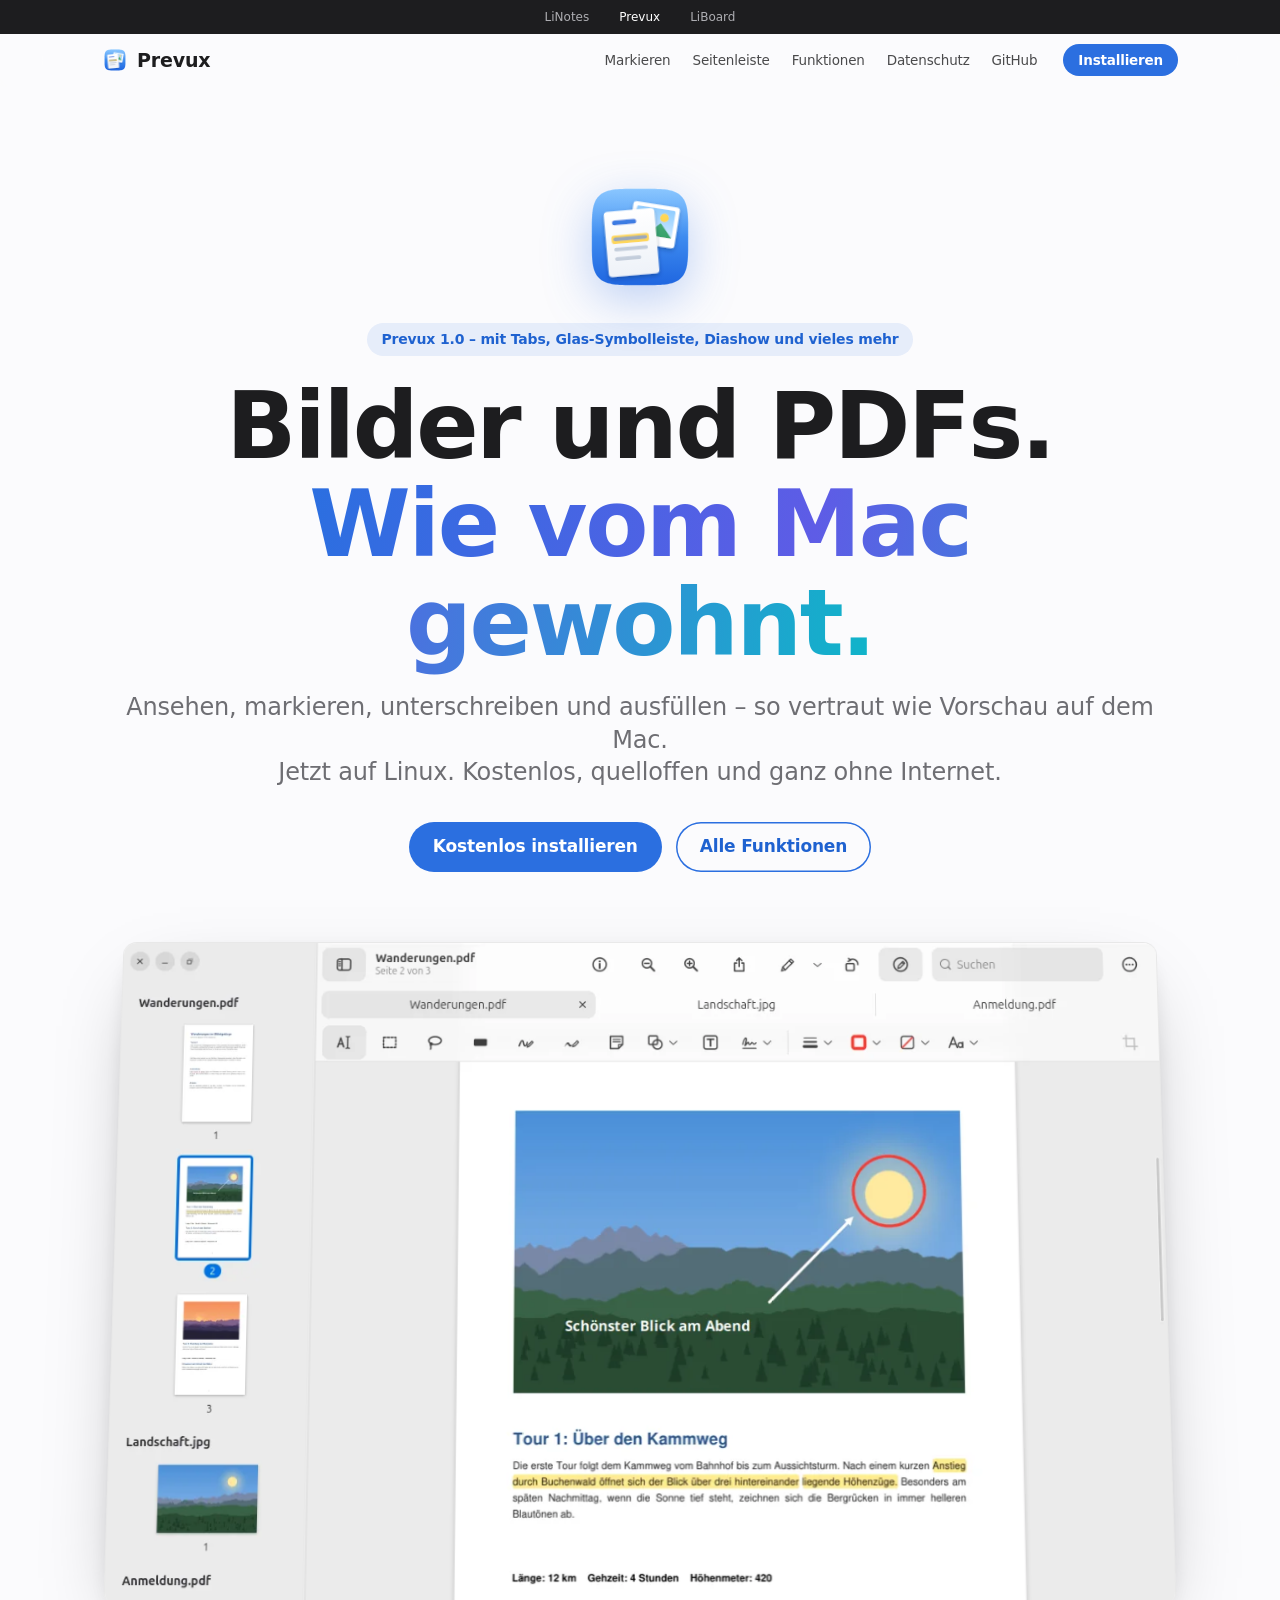
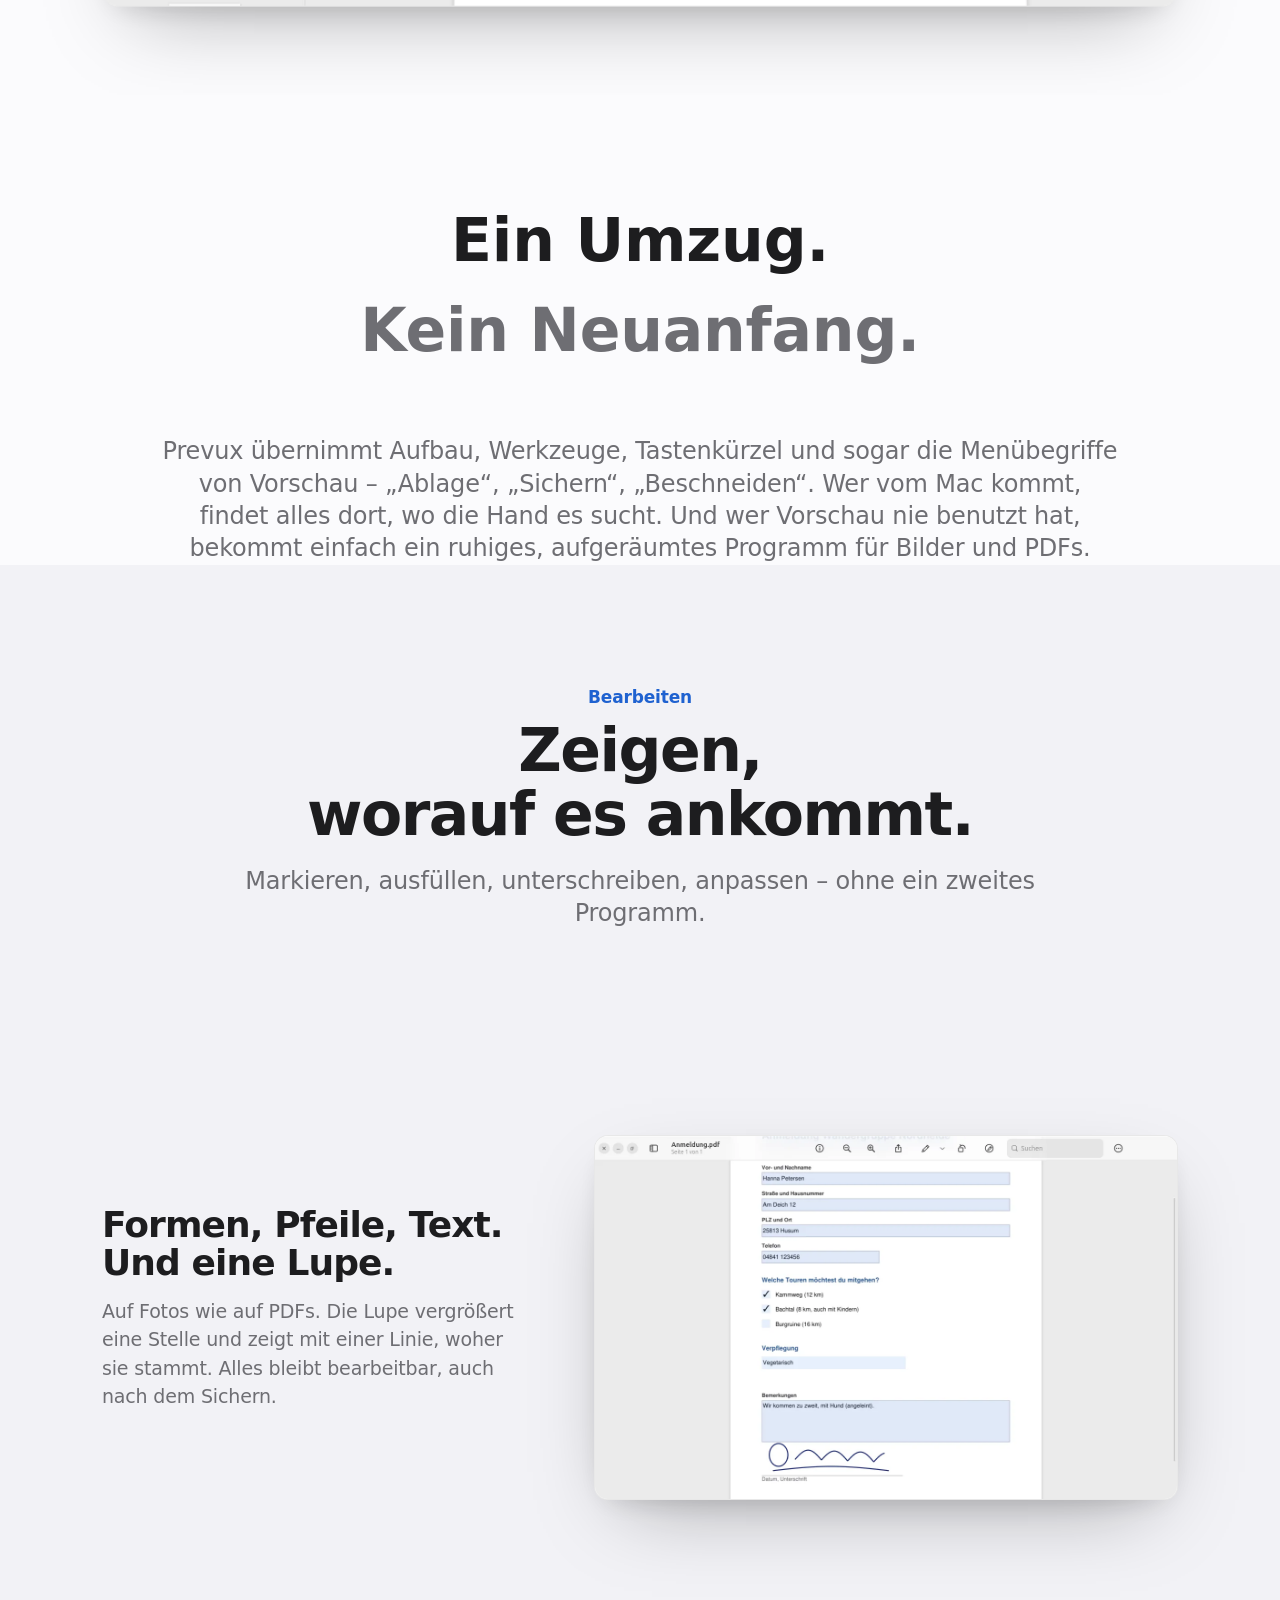
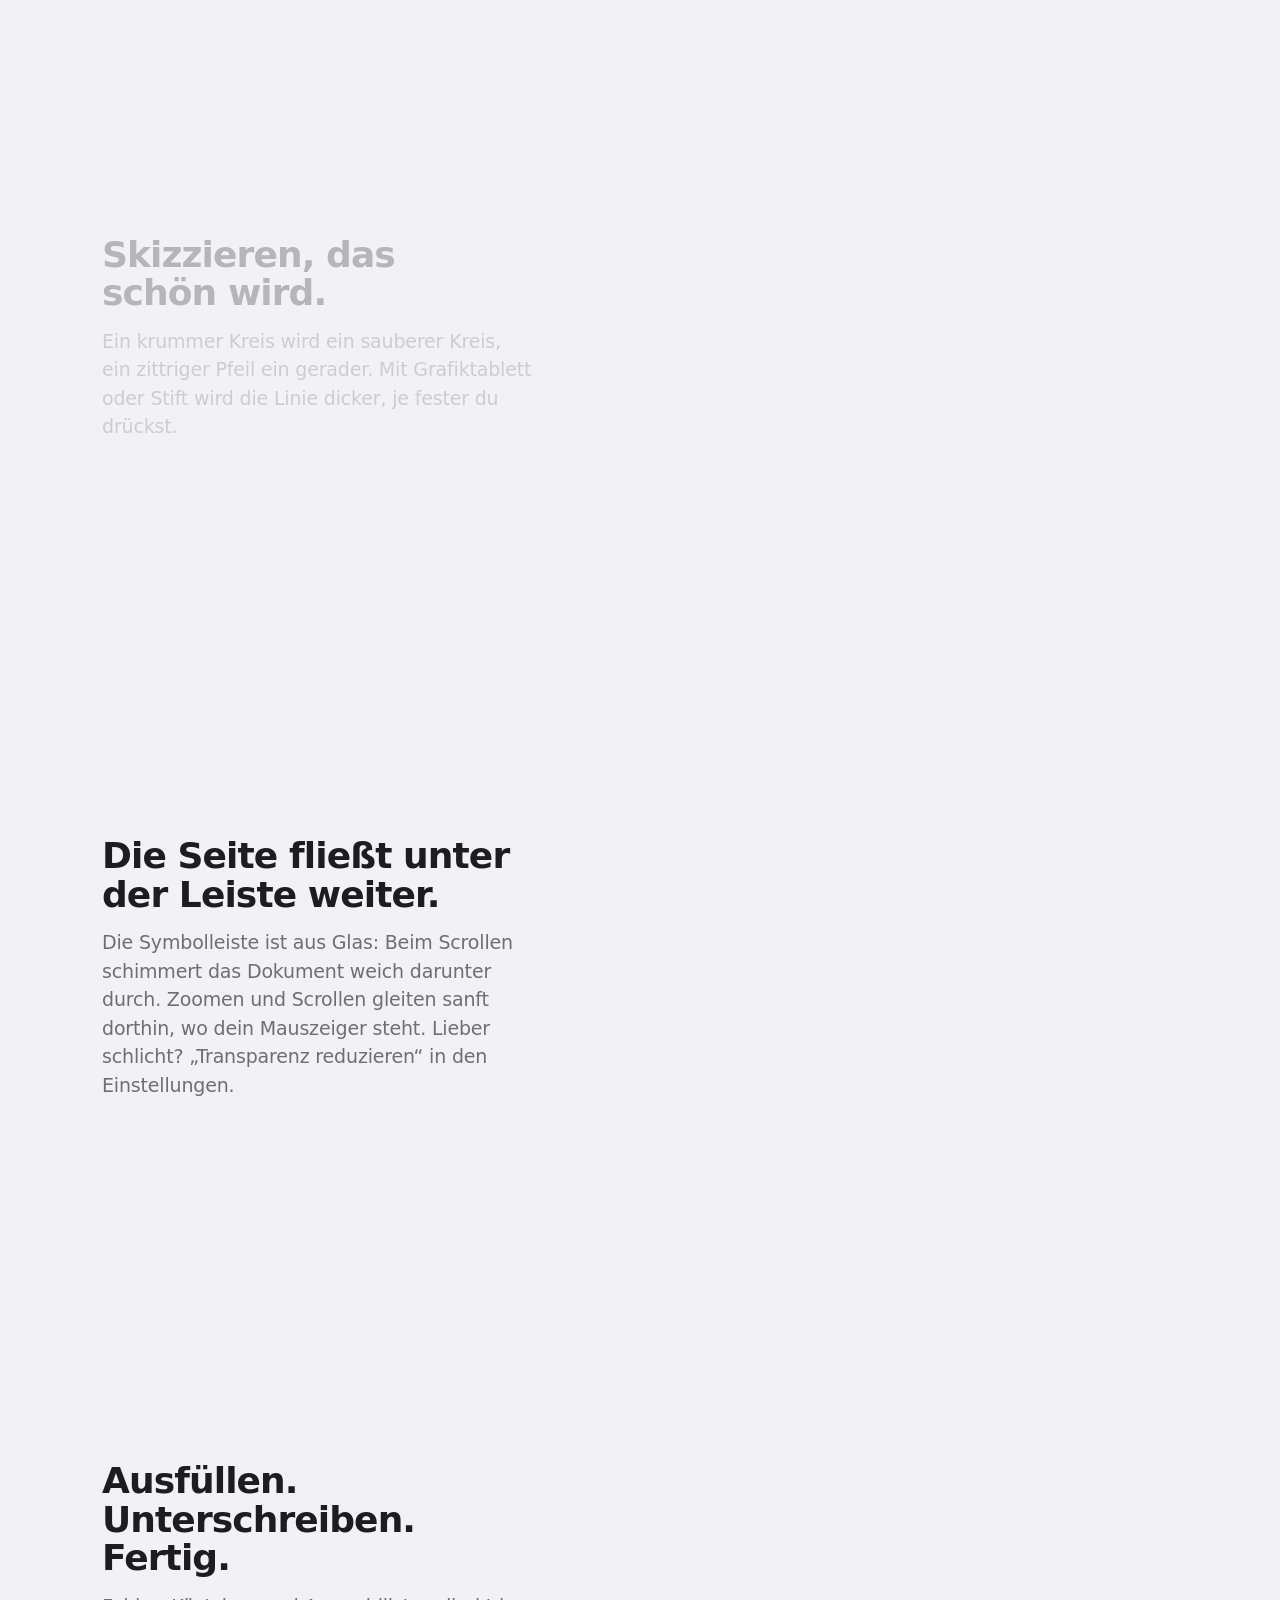
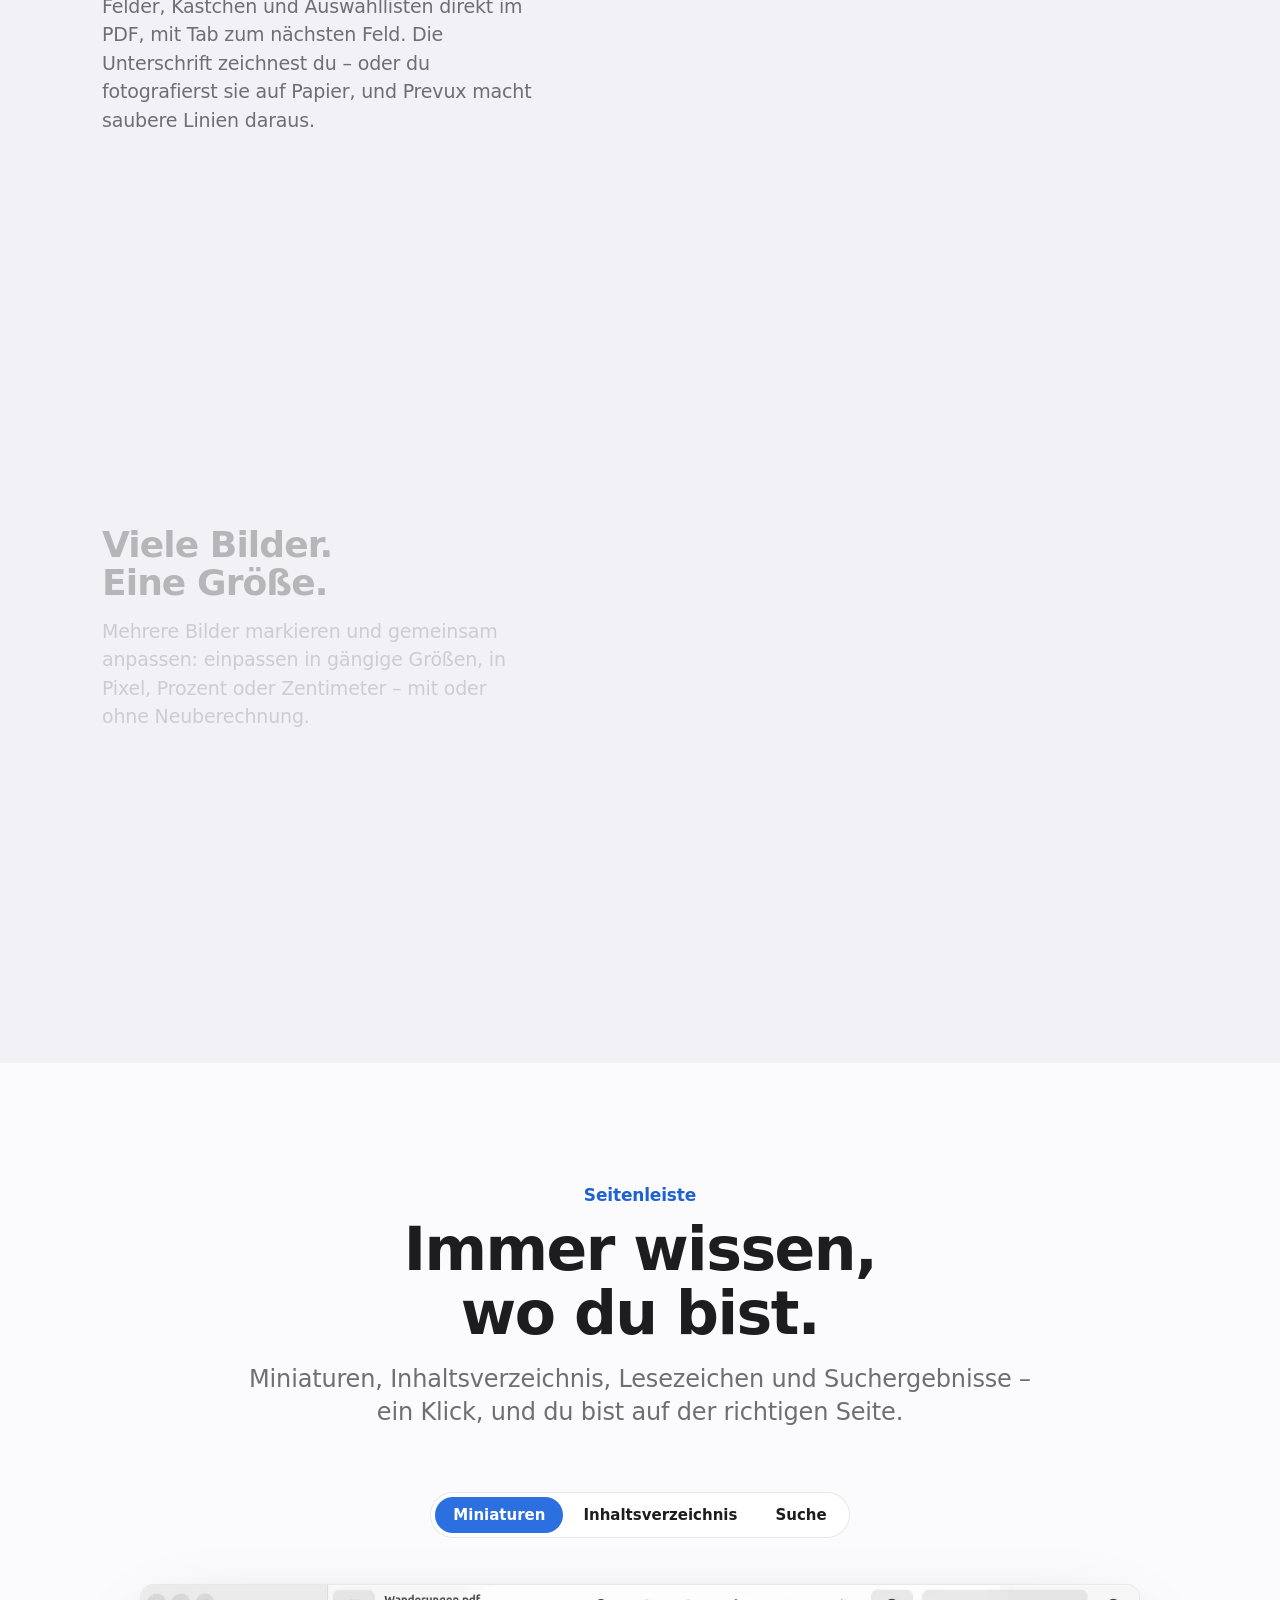
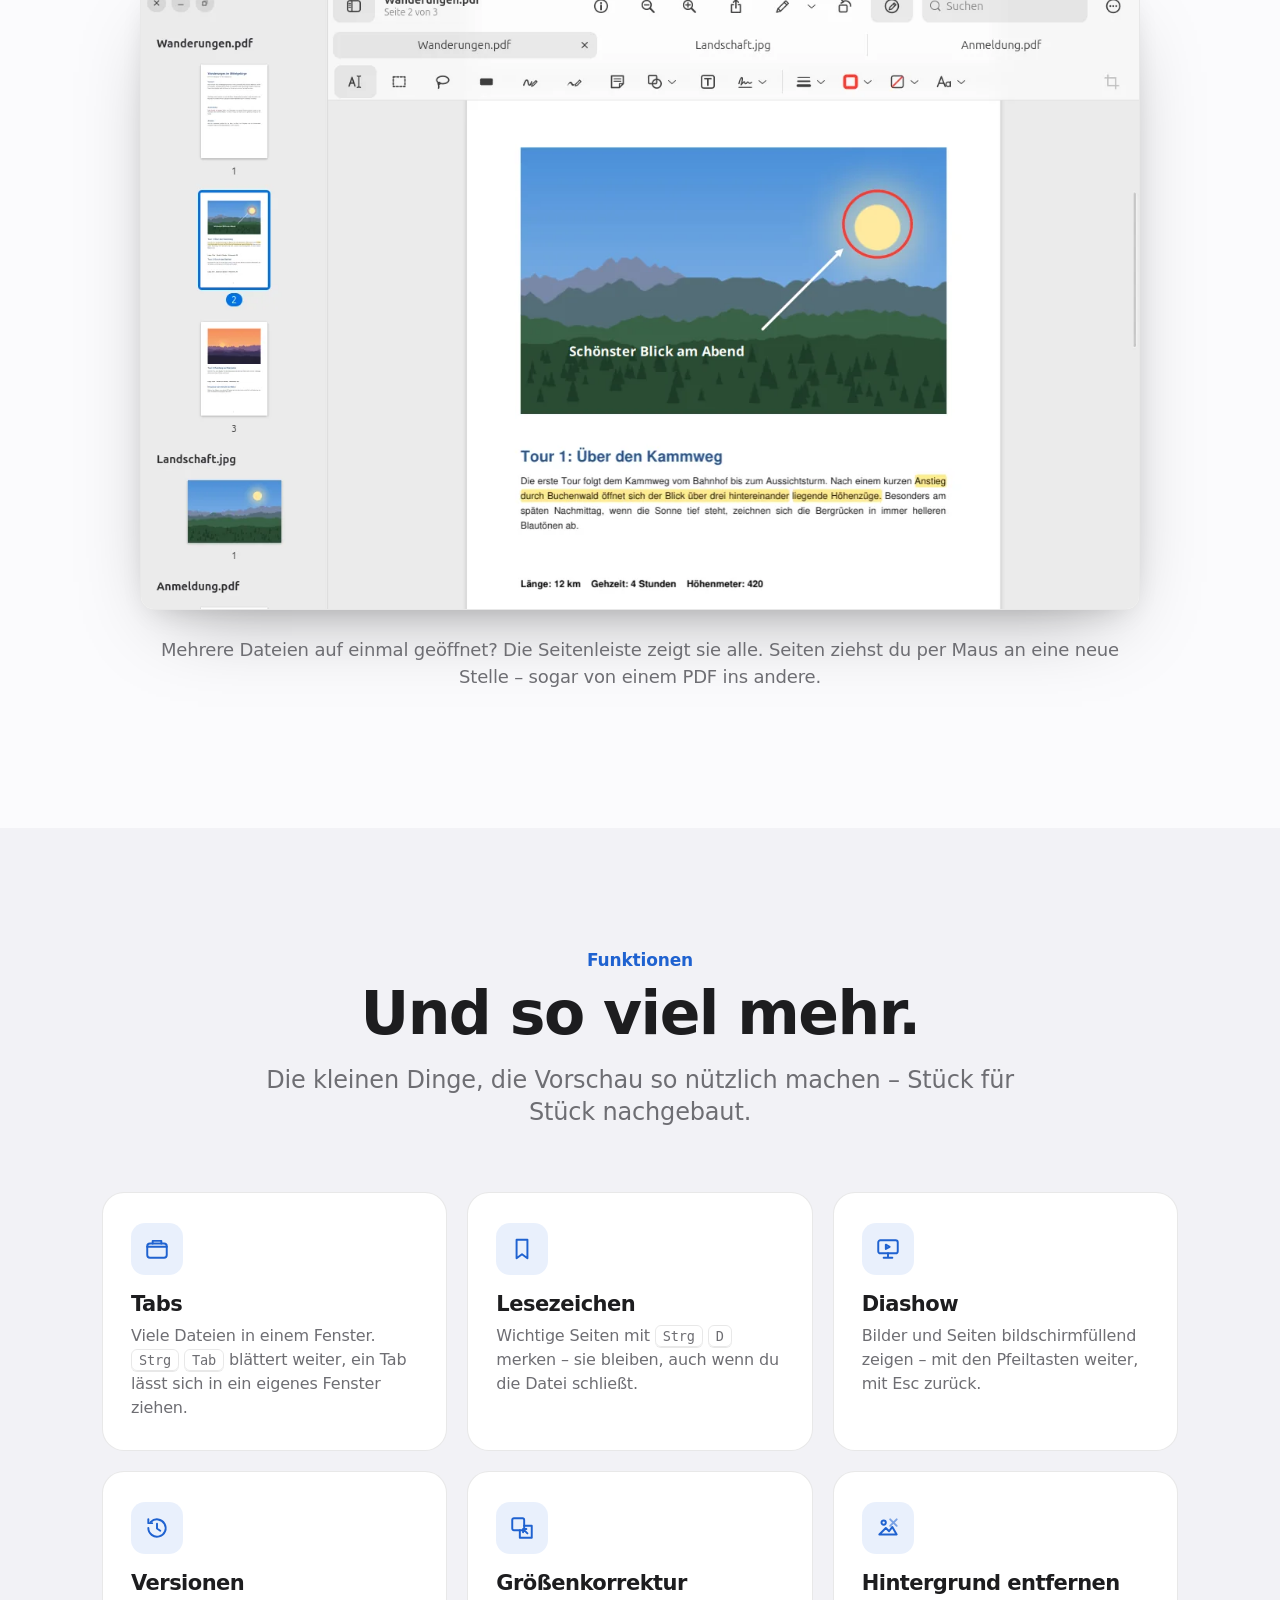
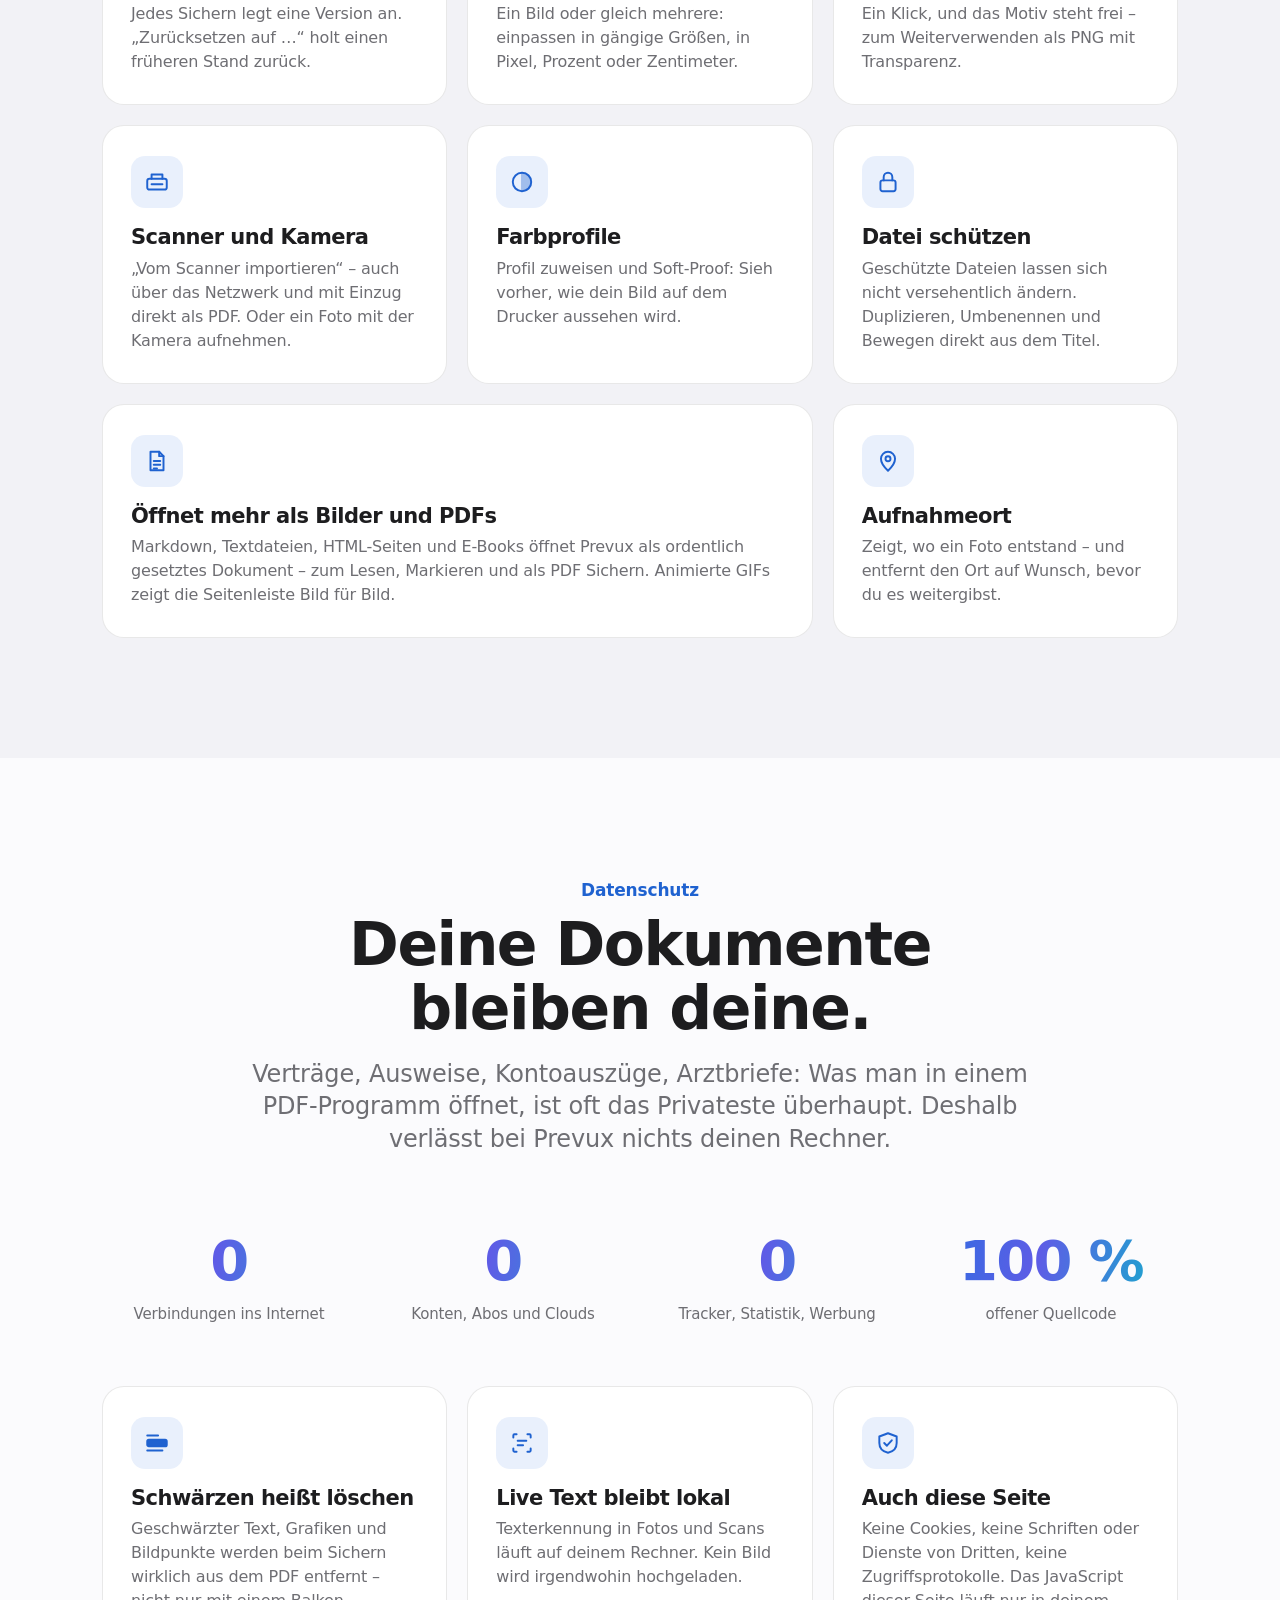
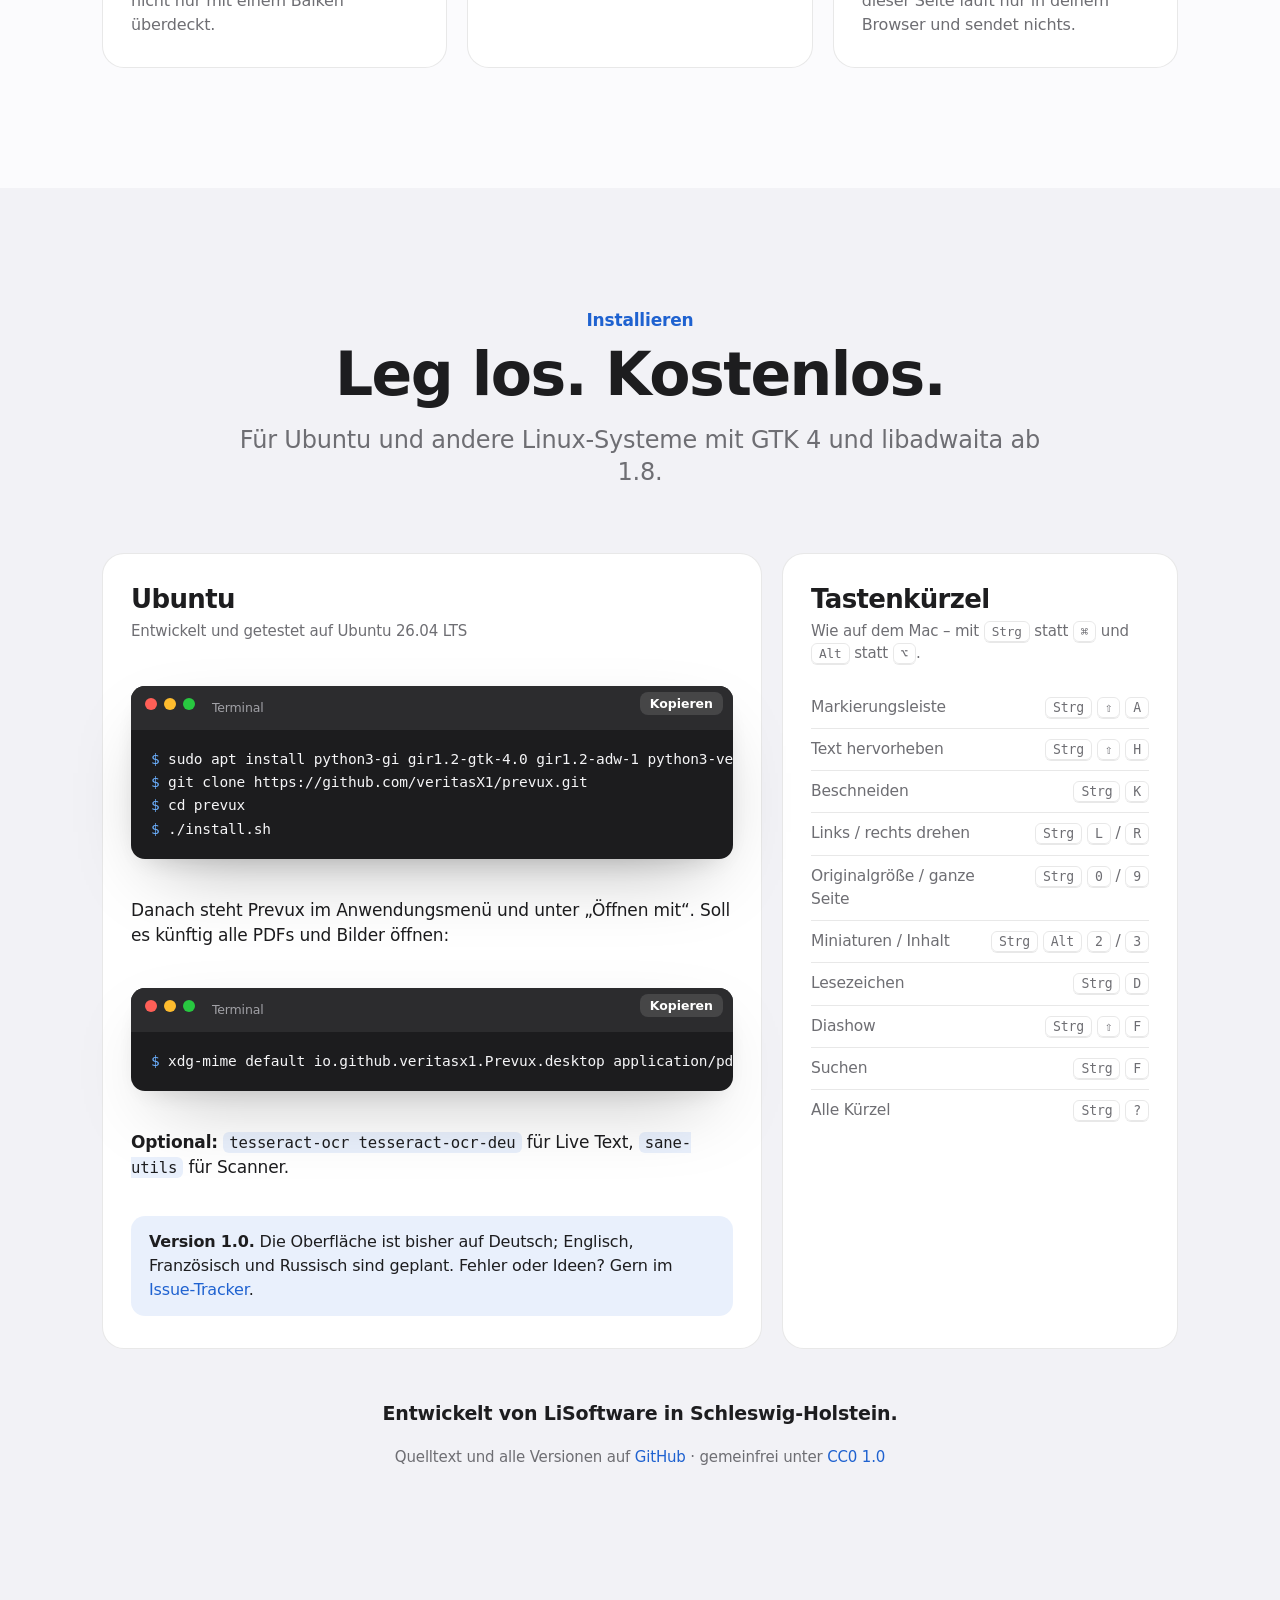
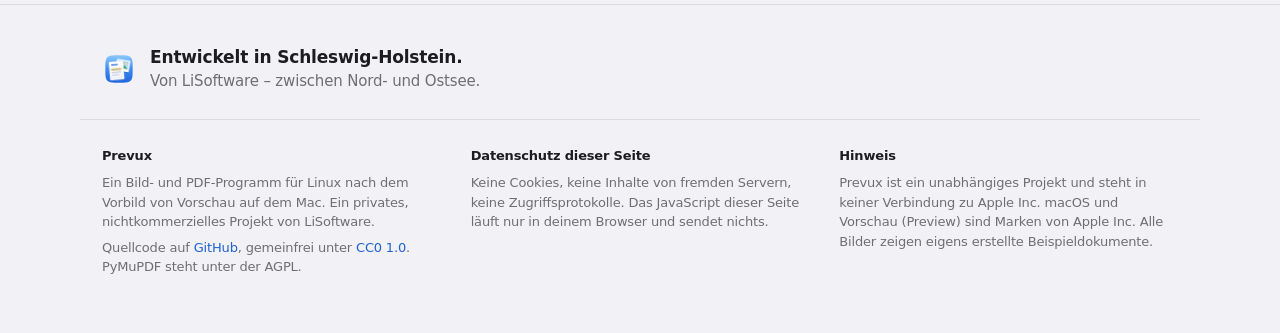
==== commit a27f764e: "Homepage: LiBoard in der App-Leiste Co-Authored-By: Claude Opus 5.5 <noreply@anthropic.com>" ====
--- a/homepage/index.html
+++ b/homepage/index.html
@@ -216,7 +216,7 @@
         </table>
       </div>
     </div>
-    <p class="center reveal" style="margin-top: 50px; font-size: 19px; font-weight: 600">Entwickelt von Olaf Winkler in Schleswig-Holstein.</p>
+    <p class="center reveal" style="margin-top: 50px; font-size: 19px; font-weight: 600">Entwickelt von LiSoftware in Schleswig-Holstein.</p>
     <p class="center" style="margin-top: 10px; color: var(--muted); font-size: 15px">Quelltext und alle Versionen auf <a href="https://github.com/veritasX1/prevux">GitHub</a> · gemeinfrei unter <a href="https://creativecommons.org/publicdomain/zero/1.0/deed.de">CC0 1.0</a></p>
   </div>
 </section>
@@ -226,12 +226,12 @@
 <footer>
   <div class="wrap made">
     <img src="prevux.svg" alt="" width="34" height="34">
-    <p><b>Entwickelt in Schleswig-Holstein.</b><br>Von Olaf Winkler – zwischen Nord- und Ostsee.</p>
+    <p><b>Entwickelt in Schleswig-Holstein.</b><br>Von LiSoftware – zwischen Nord- und Ostsee.</p>
   </div>
   <div class="wrap cols">
     <div>
       <h4>Prevux</h4>
-      <p>Ein Bild- und PDF-Programm für Linux nach dem Vorbild von Vorschau auf dem Mac. Ein privates, nichtkommerzielles Projekt von Olaf Winkler.</p>
+      <p>Ein Bild- und PDF-Programm für Linux nach dem Vorbild von Vorschau auf dem Mac. Ein privates, nichtkommerzielles Projekt von LiSoftware.</p>
       <p>Quellcode auf <a href="https://github.com/veritasX1/prevux">GitHub</a>, gemeinfrei unter <a href="https://creativecommons.org/publicdomain/zero/1.0/deed.de">CC0 1.0</a>. PyMuPDF steht unter der AGPL.</p>
     </div>
     <div>
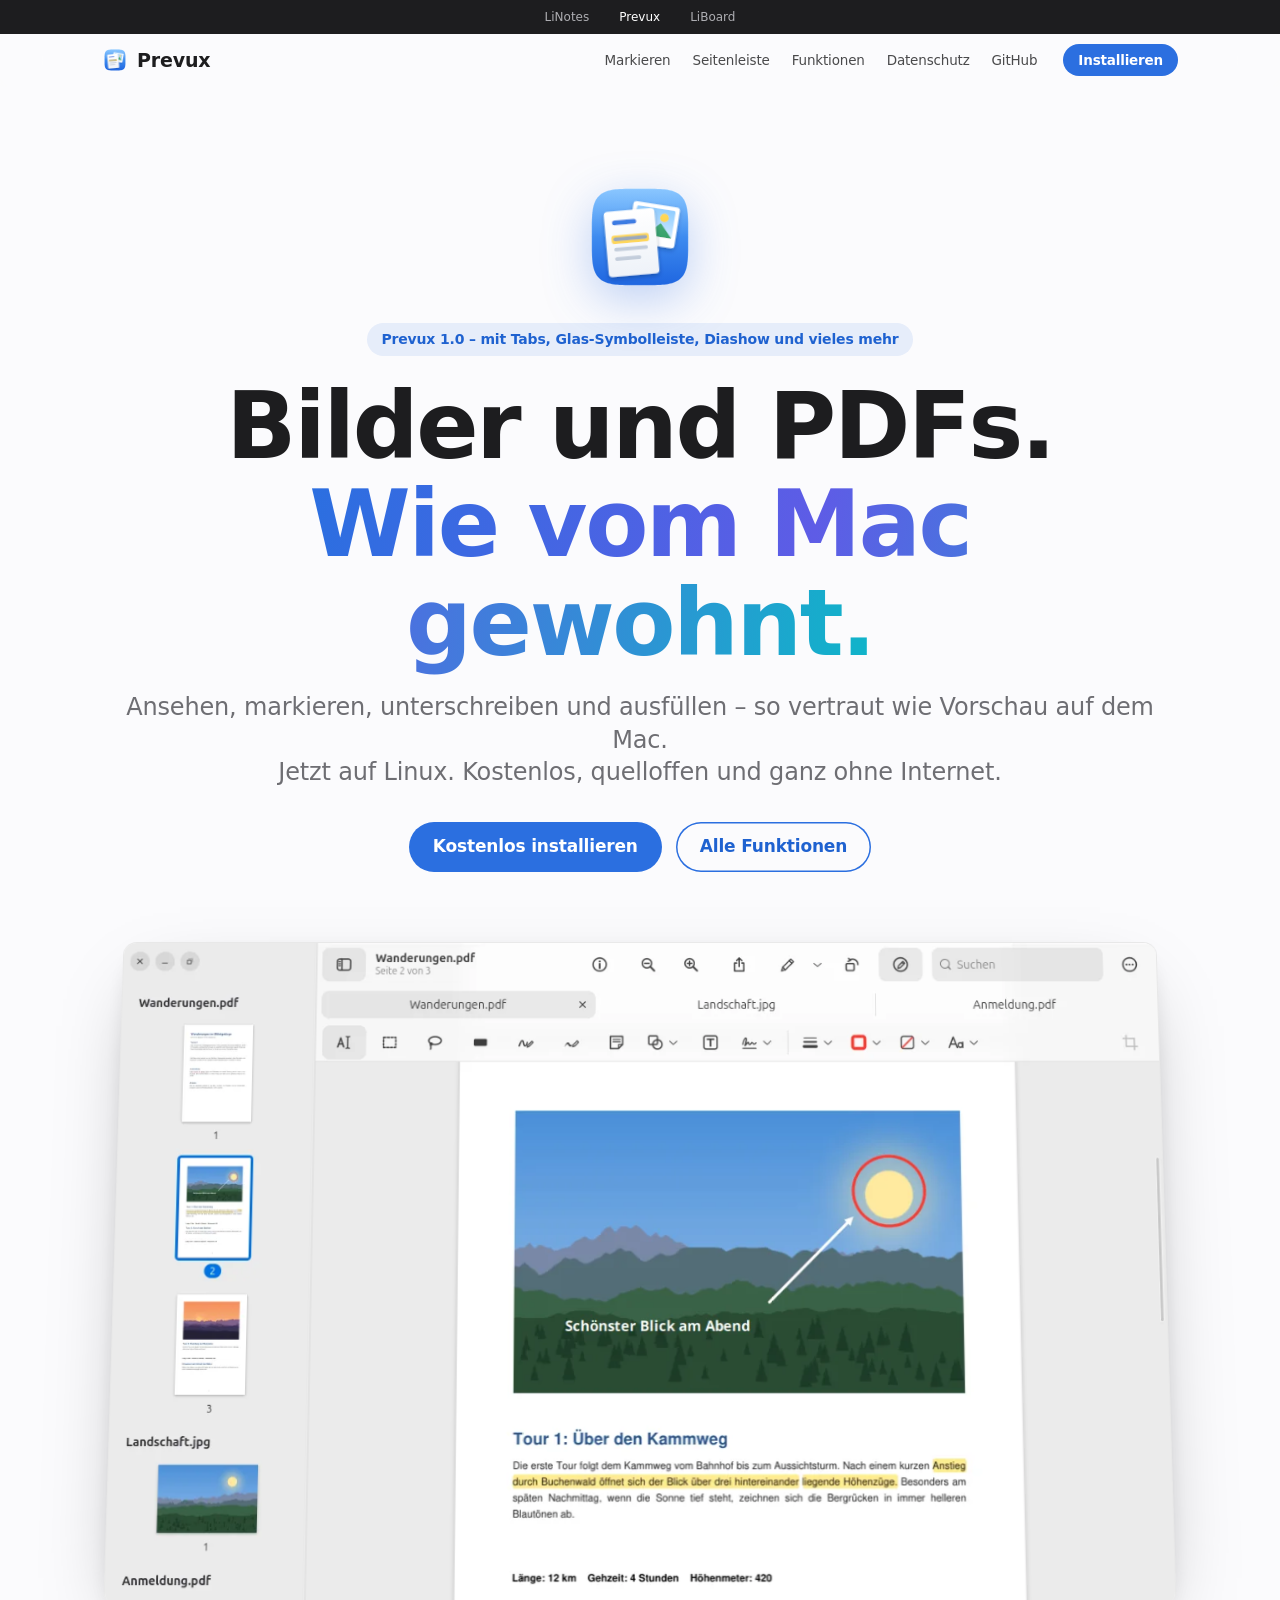
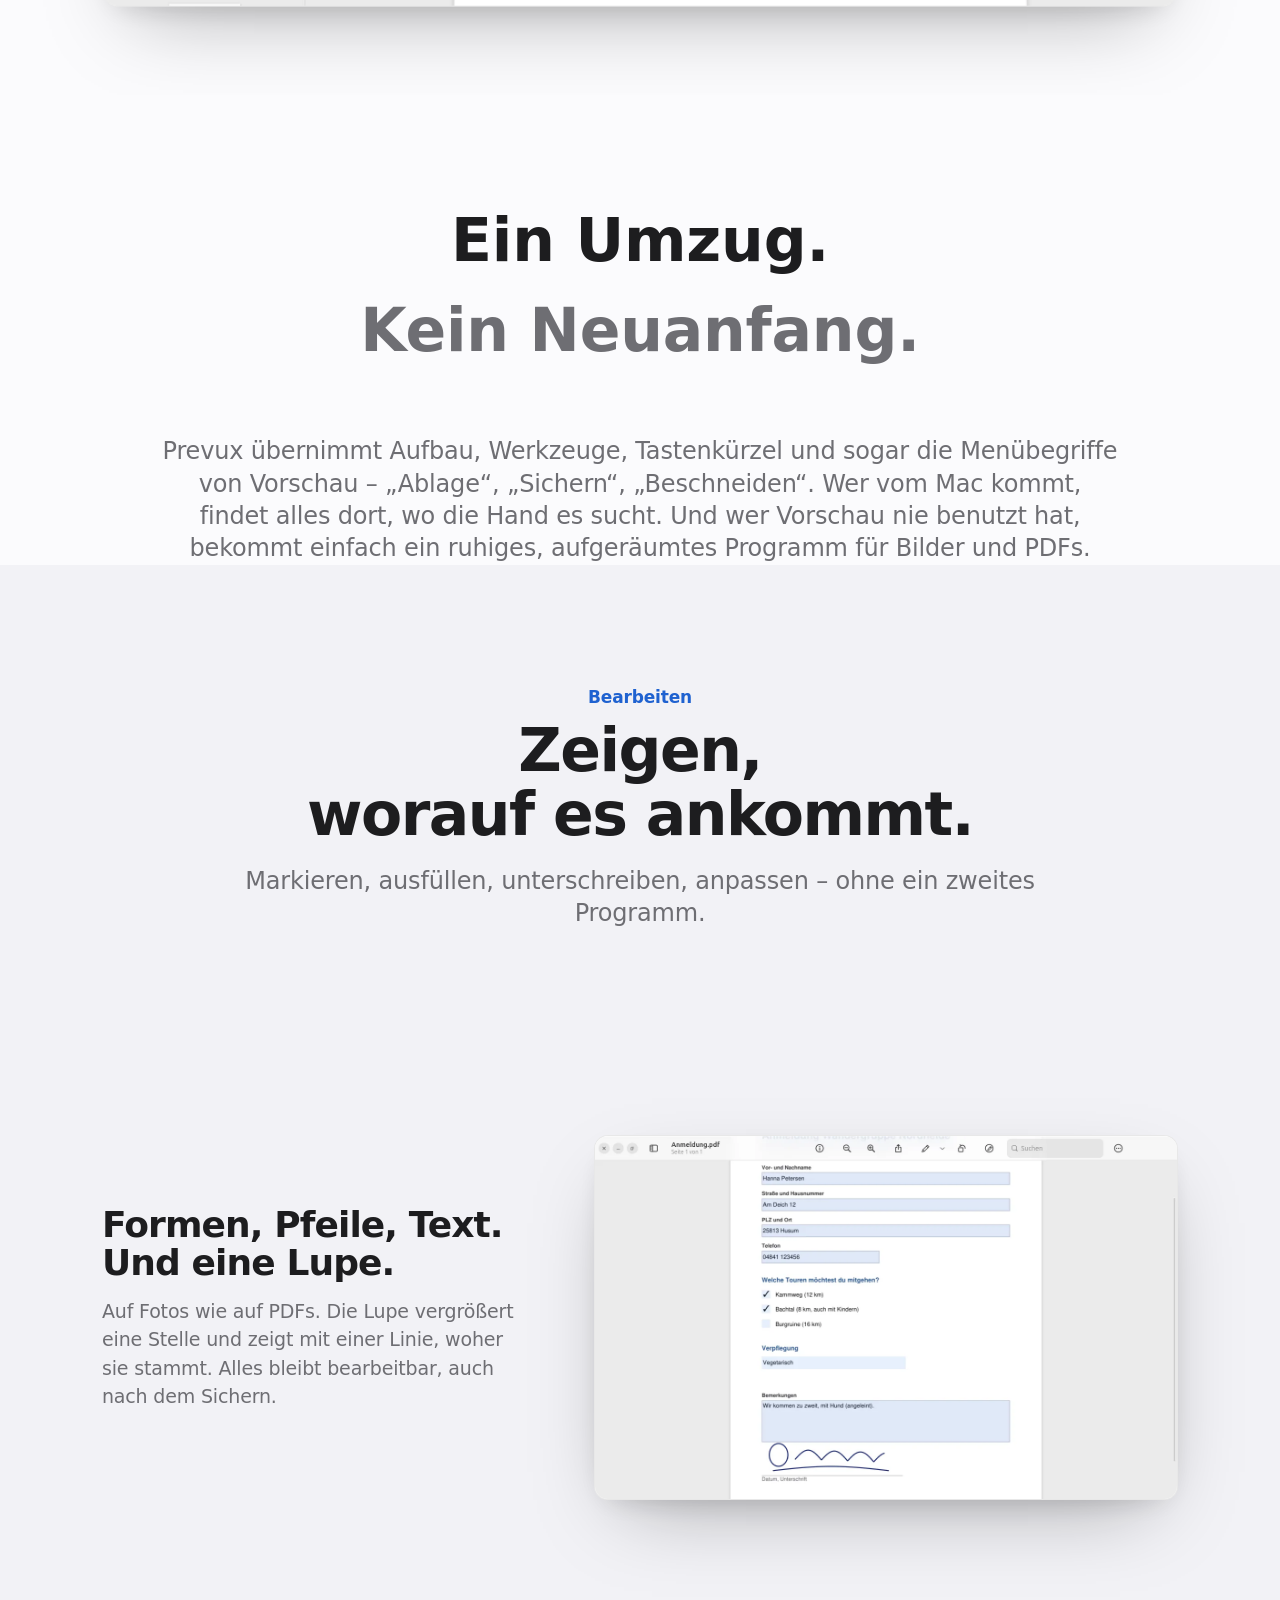
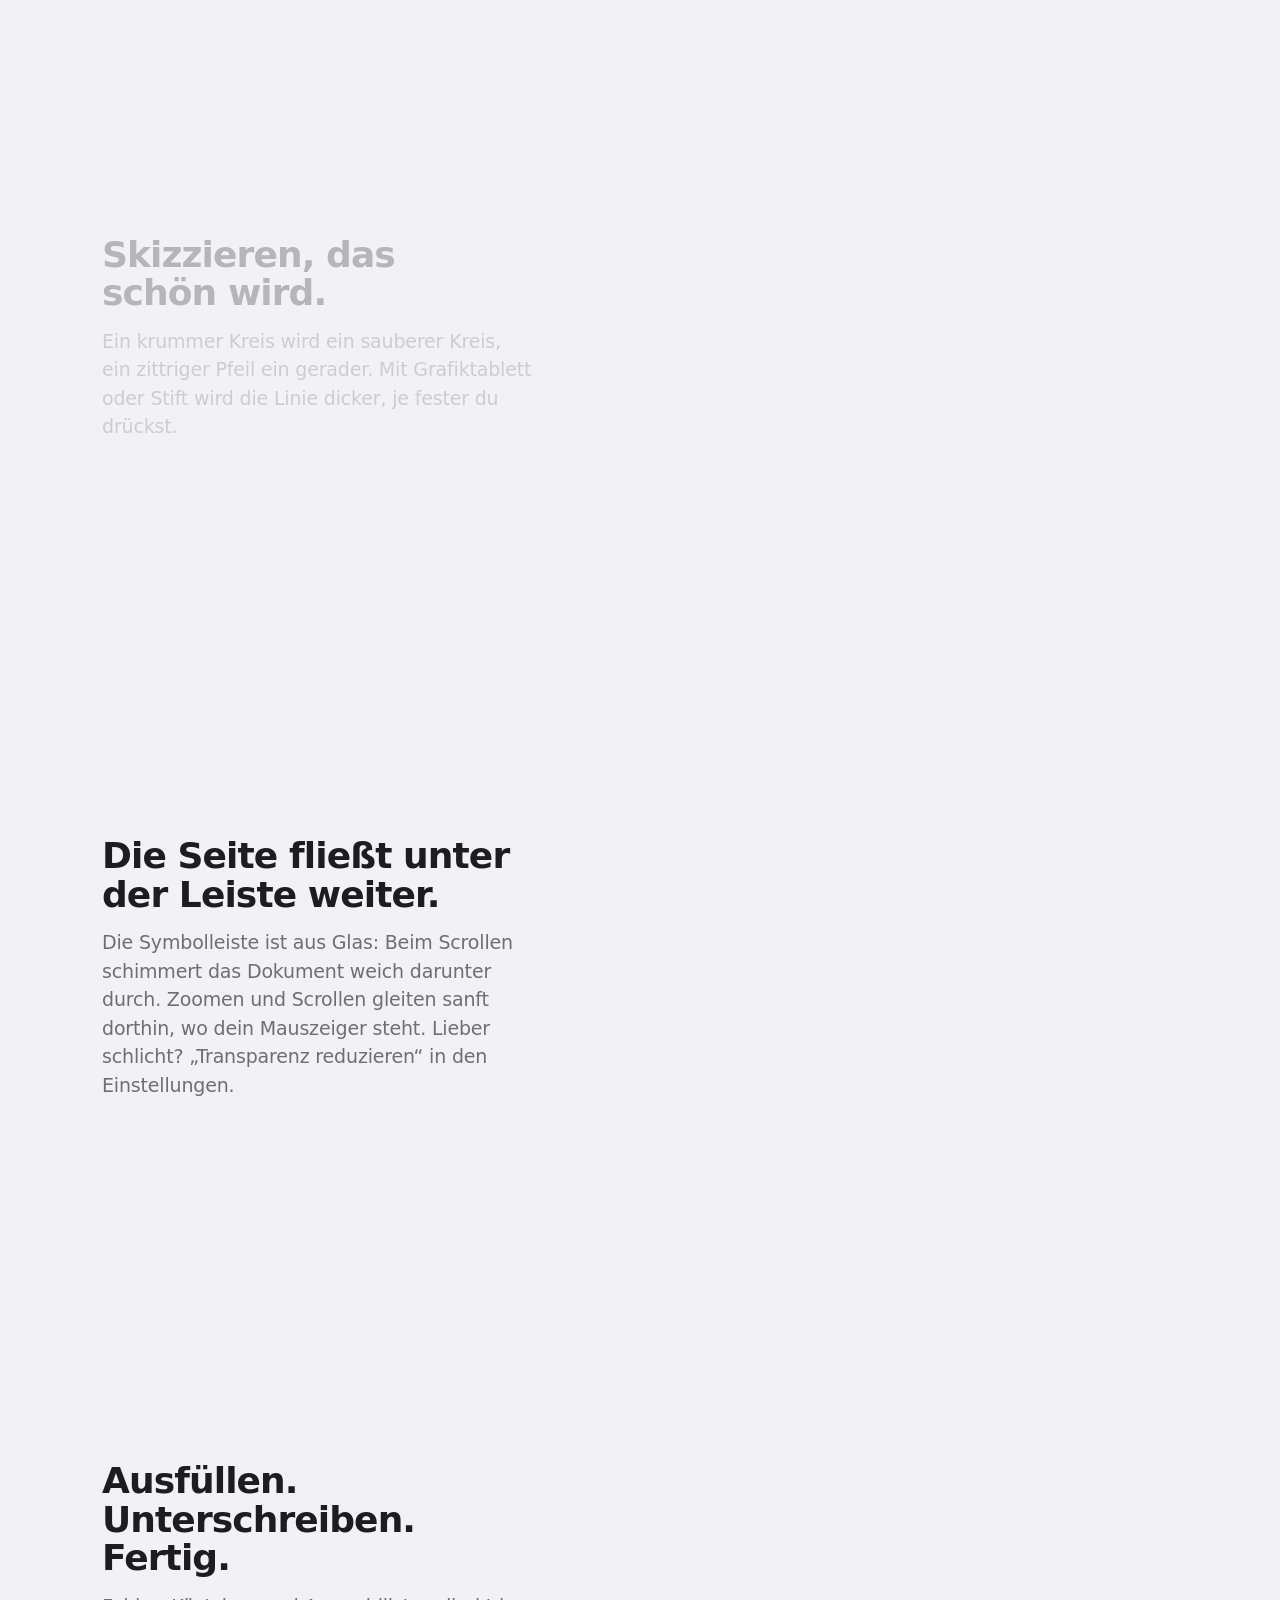
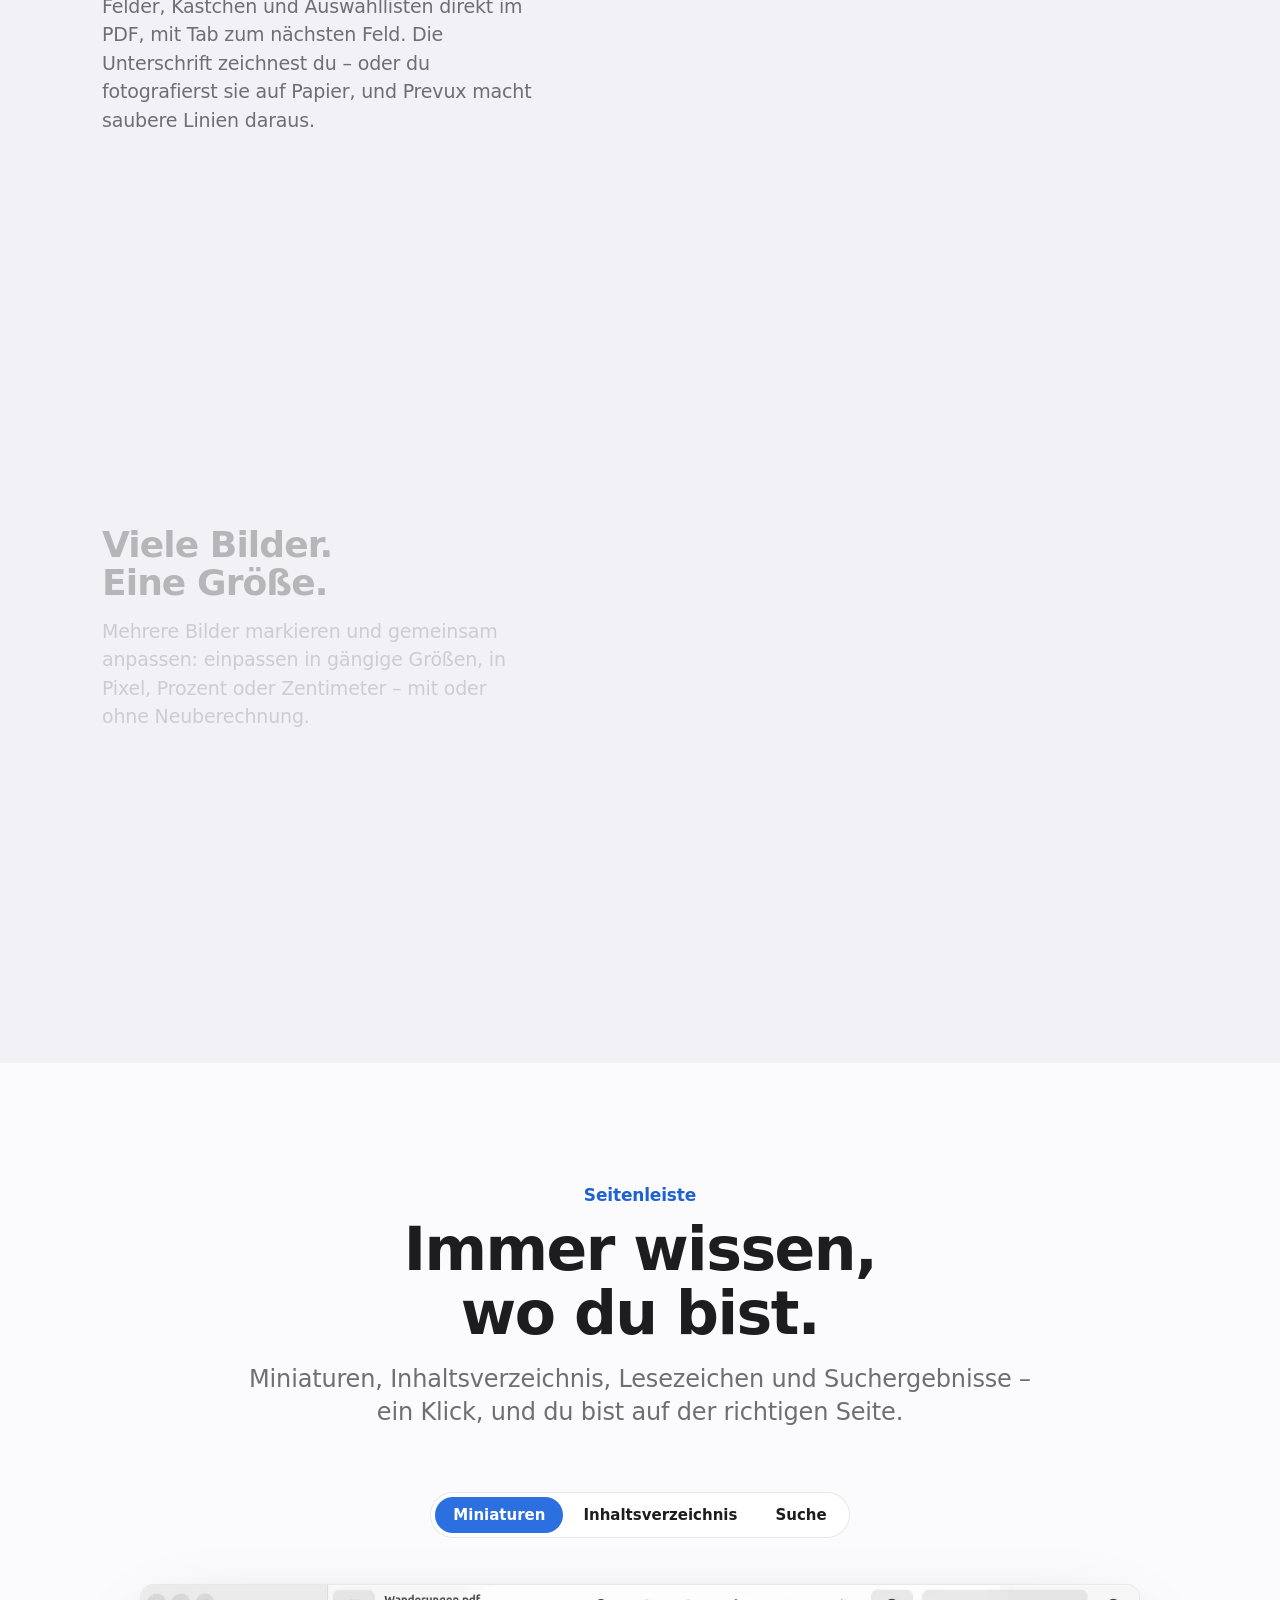
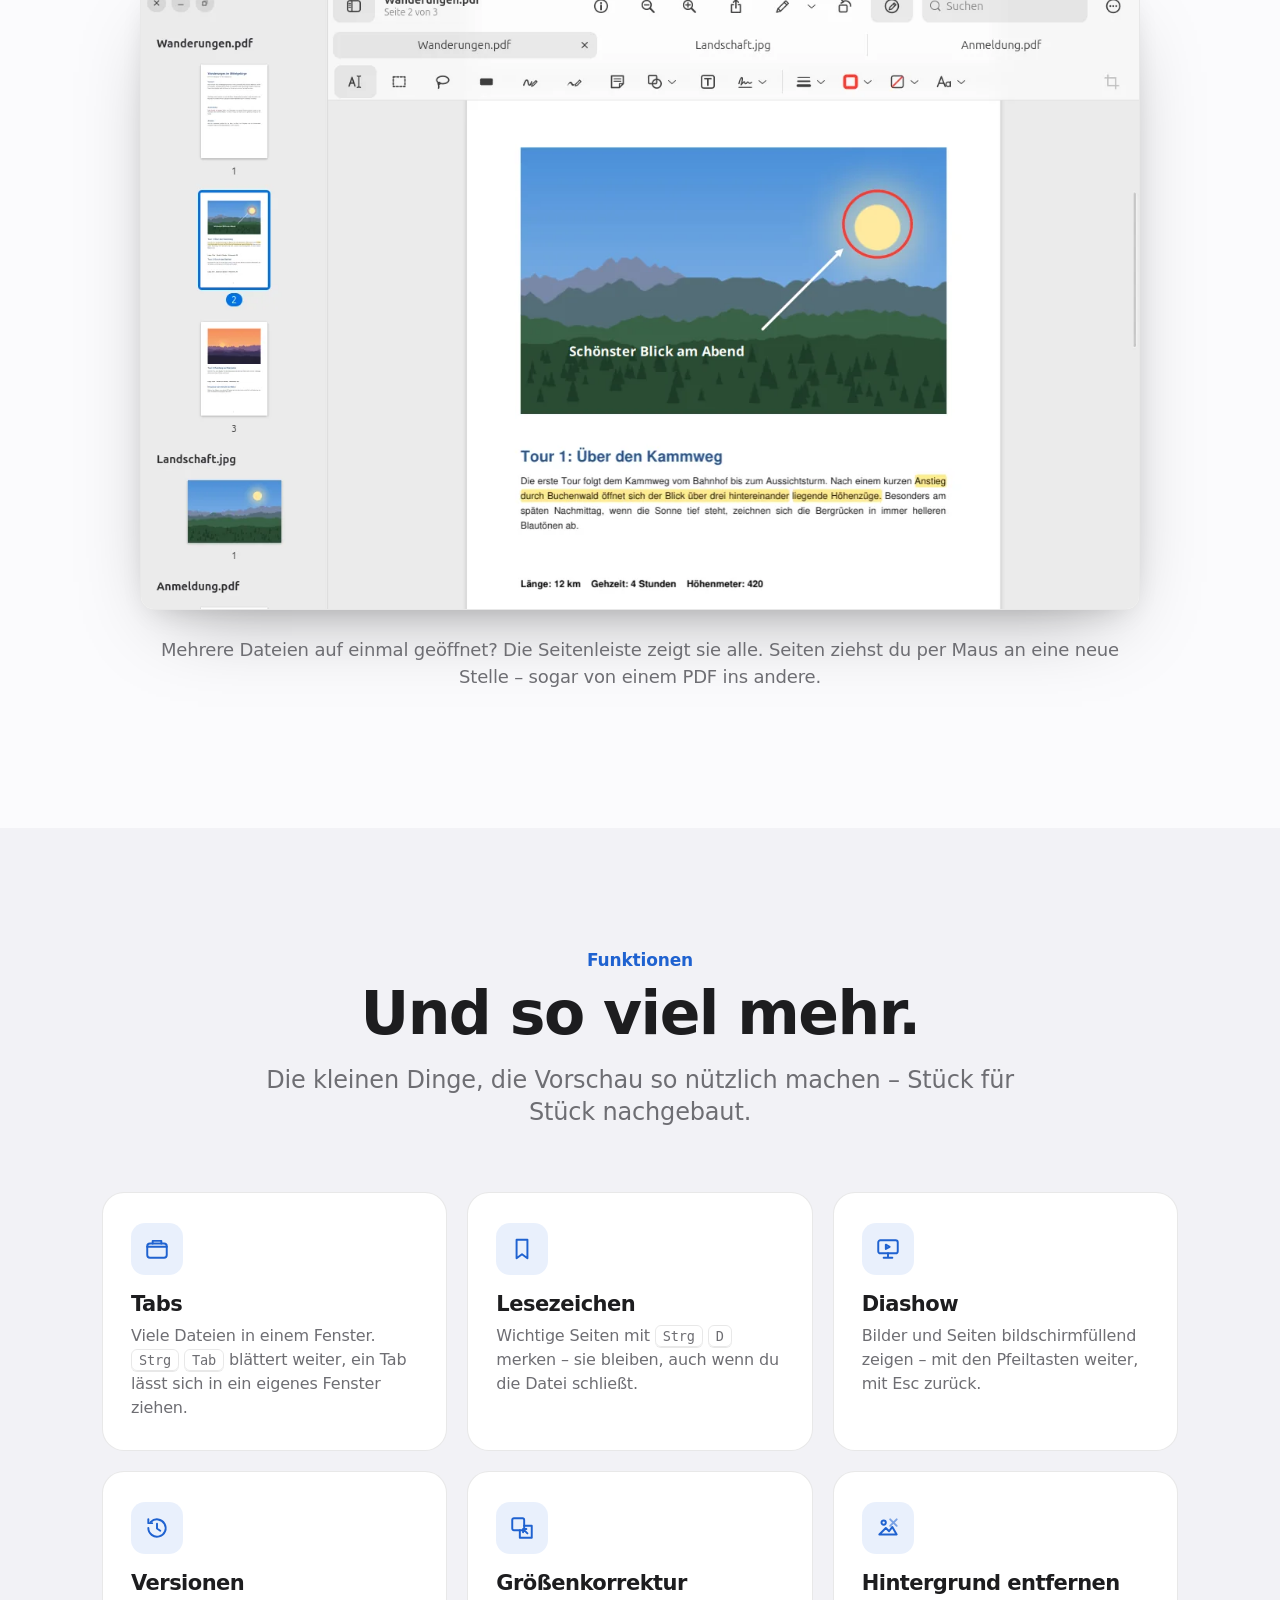
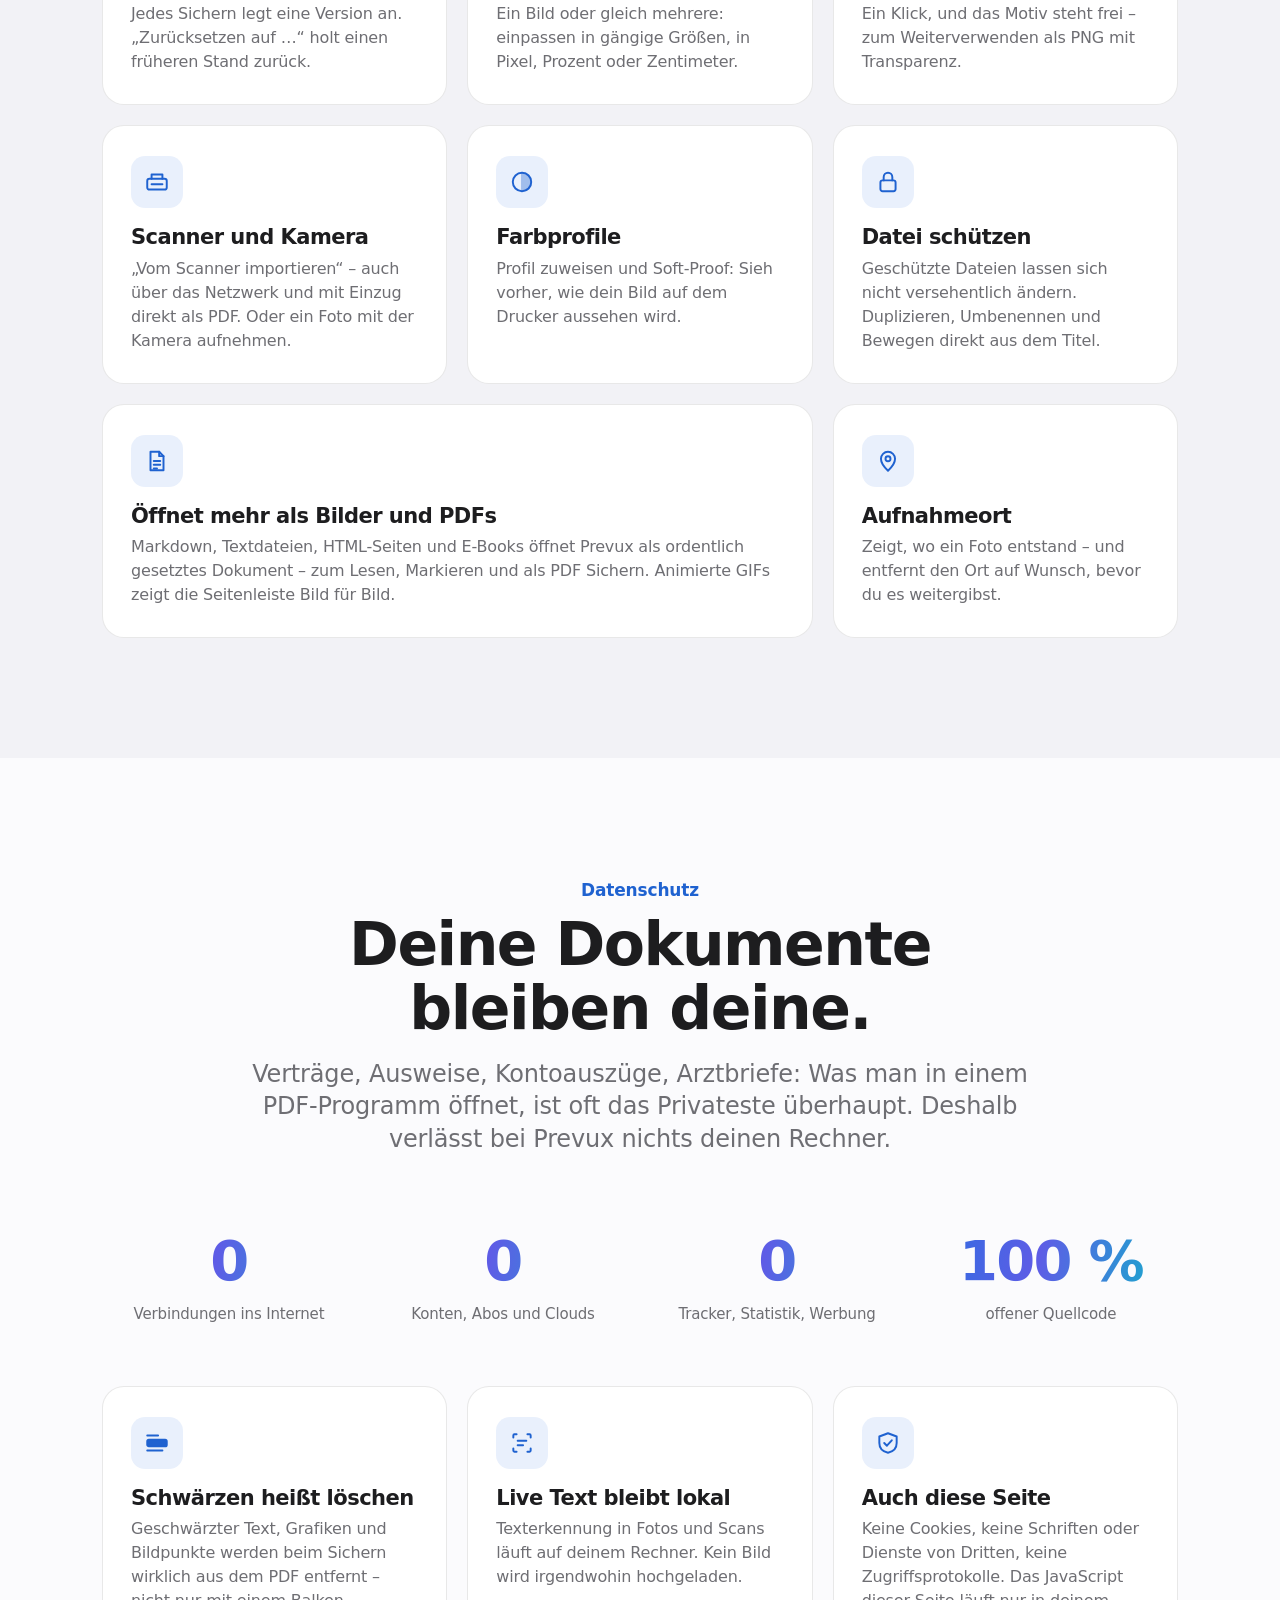
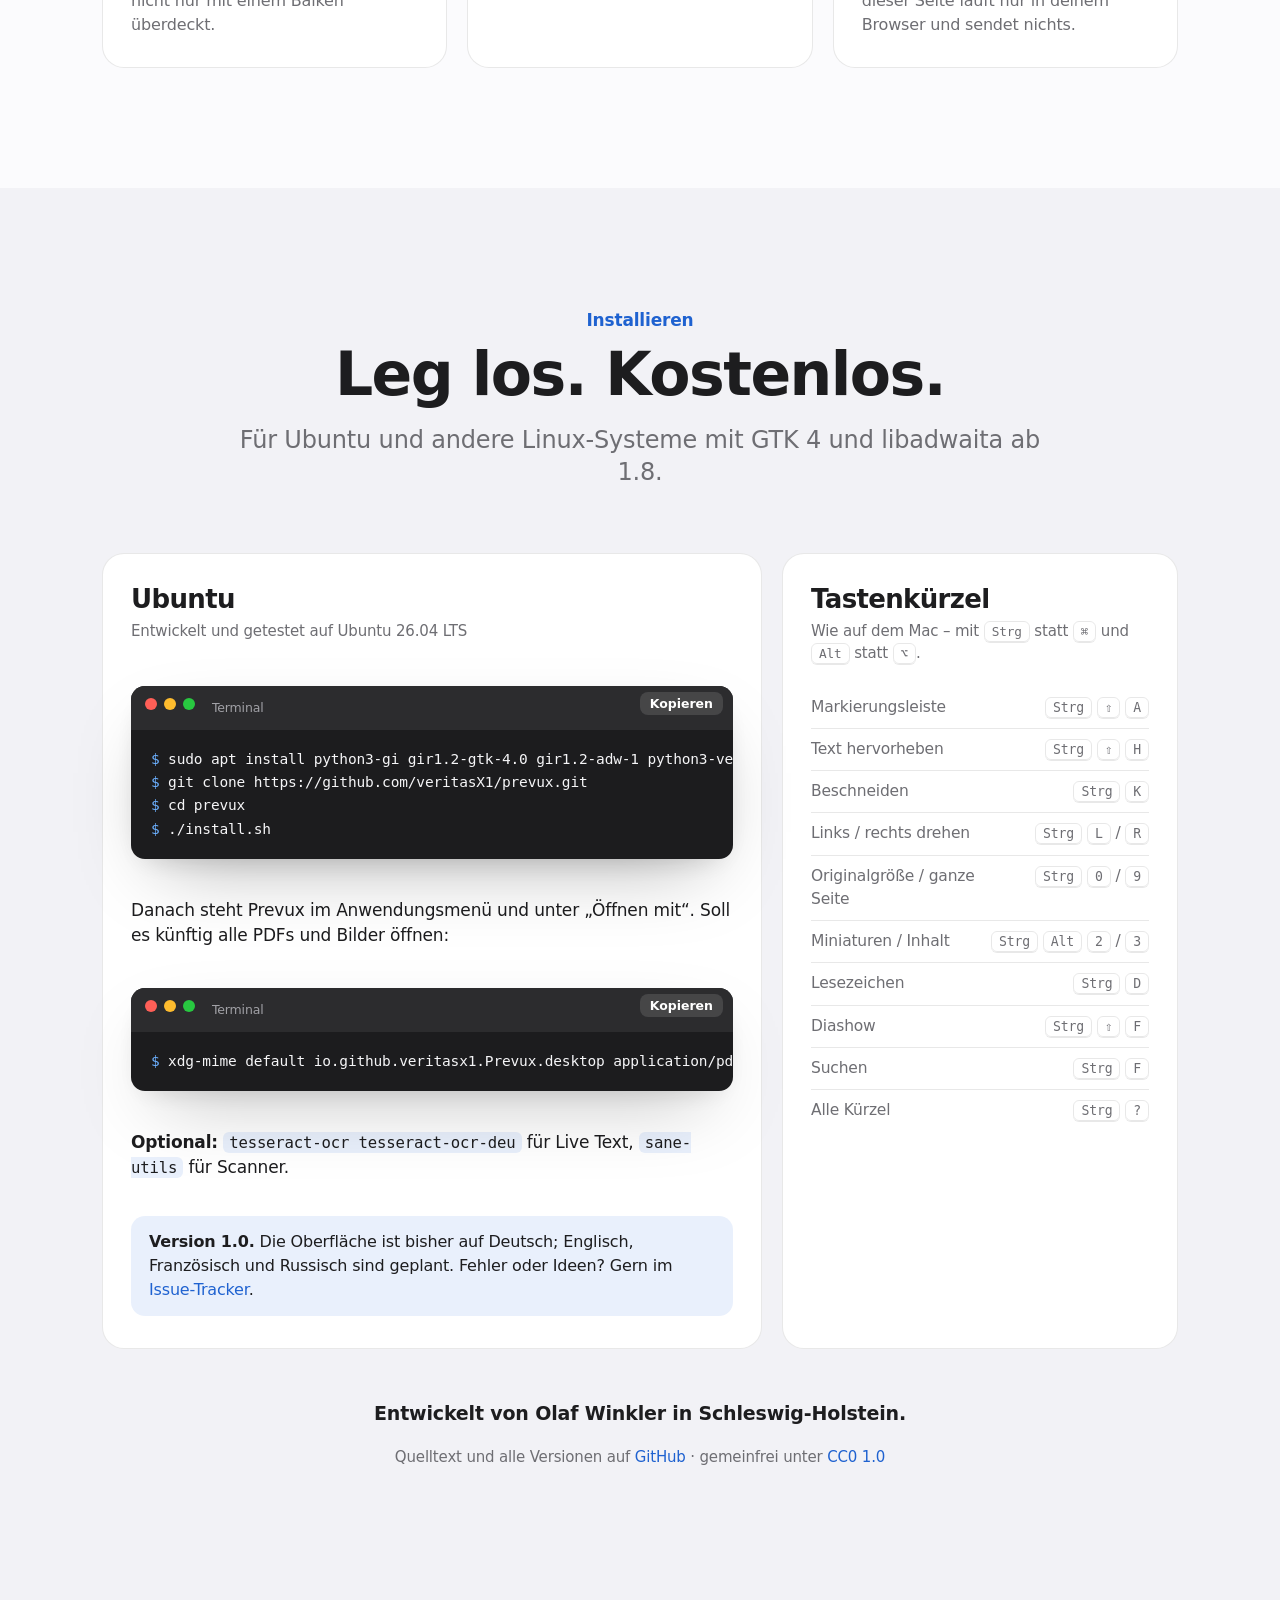
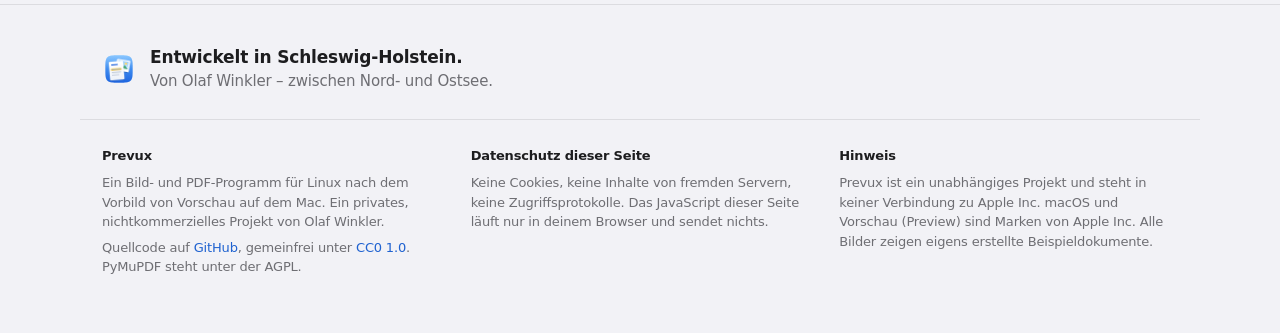
==== commit bfe83166: "Umzug auf lisoft.goip.de/prevux/ Co-Authored-By: Claude Opus 5.5 <noreply@anthropic.com>" ====
--- a/homepage/index.html
+++ b/homepage/index.html
@@ -12,9 +12,9 @@
 
 <div class="apps">
   <div class="wrap">
-    <a href="https://linotes.goip.de/">LiNotes</a>
-    <a href="https://prevux.goip.de/" aria-current="page">Prevux</a>
-    <a href="https://liboard.goip.de/">LiBoard</a>
+    <a href="https://lisoft.goip.de/linotes/">LiNotes</a>
+    <a href="https://lisoft.goip.de/prevux/" aria-current="page">Prevux</a>
+    <a href="https://lisoft.goip.de/liboard/">LiBoard</a>
   </div>
 </div>
 
@@ -216,7 +216,7 @@
         </table>
       </div>
     </div>
-    <p class="center reveal" style="margin-top: 50px; font-size: 19px; font-weight: 600">Entwickelt von LiSoftware in Schleswig-Holstein.</p>
+    <p class="center reveal" style="margin-top: 50px; font-size: 19px; font-weight: 600">Entwickelt von Olaf Winkler in Schleswig-Holstein.</p>
     <p class="center" style="margin-top: 10px; color: var(--muted); font-size: 15px">Quelltext und alle Versionen auf <a href="https://github.com/veritasX1/prevux">GitHub</a> · gemeinfrei unter <a href="https://creativecommons.org/publicdomain/zero/1.0/deed.de">CC0 1.0</a></p>
   </div>
 </section>
@@ -226,12 +226,12 @@
 <footer>
   <div class="wrap made">
     <img src="prevux.svg" alt="" width="34" height="34">
-    <p><b>Entwickelt in Schleswig-Holstein.</b><br>Von LiSoftware – zwischen Nord- und Ostsee.</p>
+    <p><b>Entwickelt in Schleswig-Holstein.</b><br>Von Olaf Winkler – zwischen Nord- und Ostsee.</p>
   </div>
   <div class="wrap cols">
     <div>
       <h4>Prevux</h4>
-      <p>Ein Bild- und PDF-Programm für Linux nach dem Vorbild von Vorschau auf dem Mac. Ein privates, nichtkommerzielles Projekt von LiSoftware.</p>
+      <p>Ein Bild- und PDF-Programm für Linux nach dem Vorbild von Vorschau auf dem Mac. Ein privates, nichtkommerzielles Projekt von Olaf Winkler.</p>
       <p>Quellcode auf <a href="https://github.com/veritasX1/prevux">GitHub</a>, gemeinfrei unter <a href="https://creativecommons.org/publicdomain/zero/1.0/deed.de">CC0 1.0</a>. PyMuPDF steht unter der AGPL.</p>
     </div>
     <div>
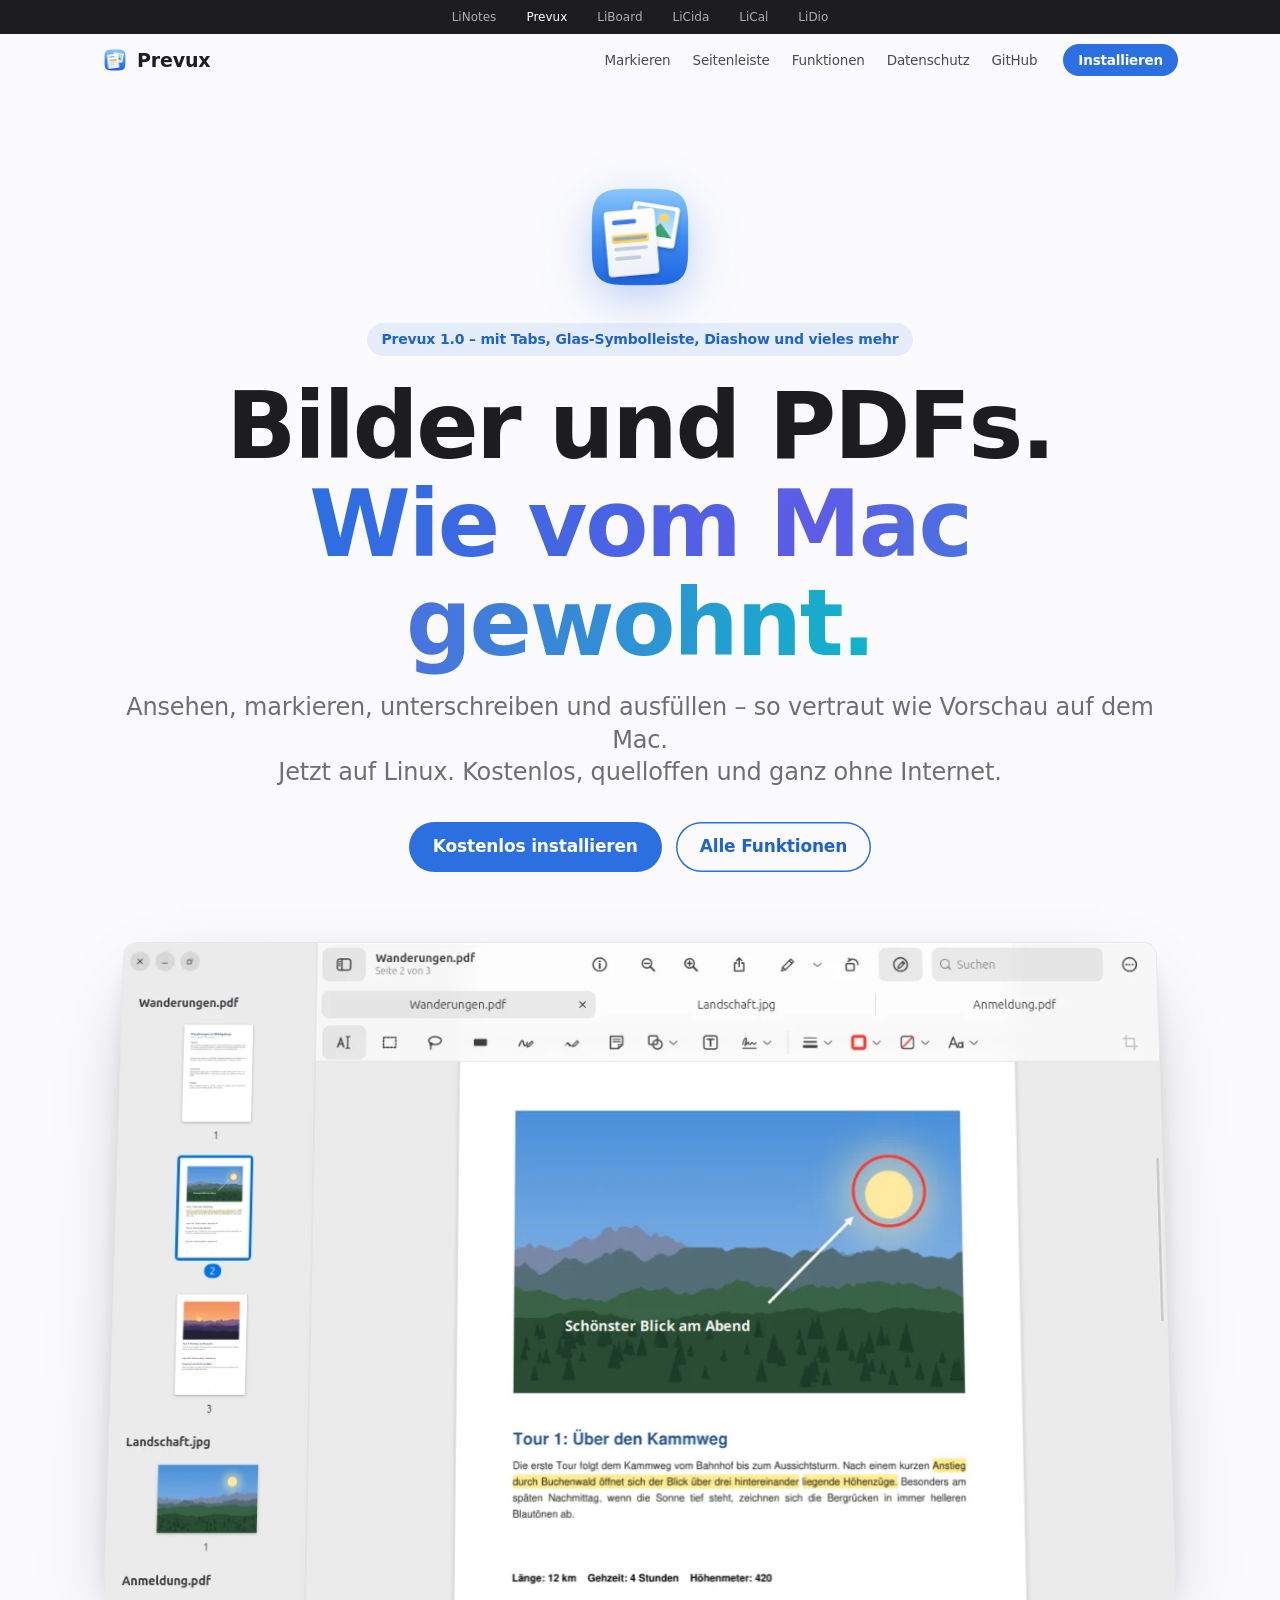
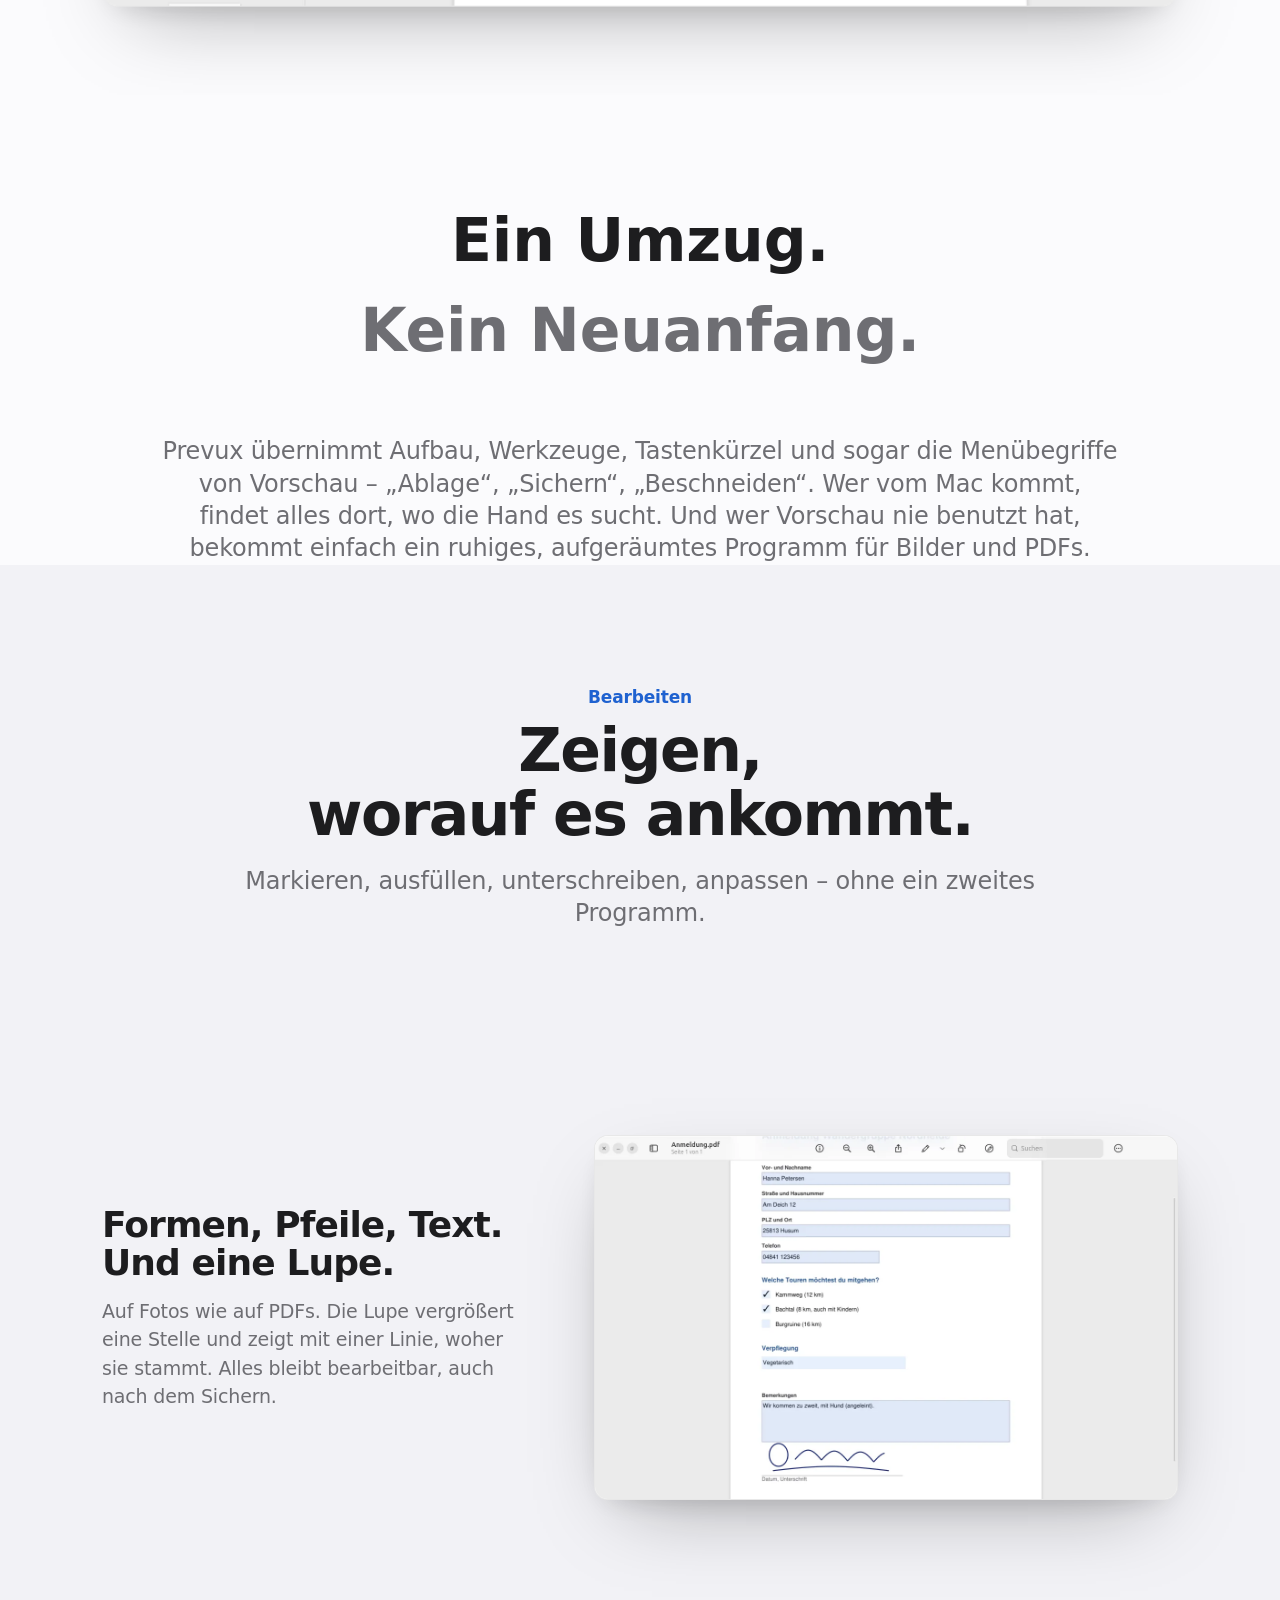
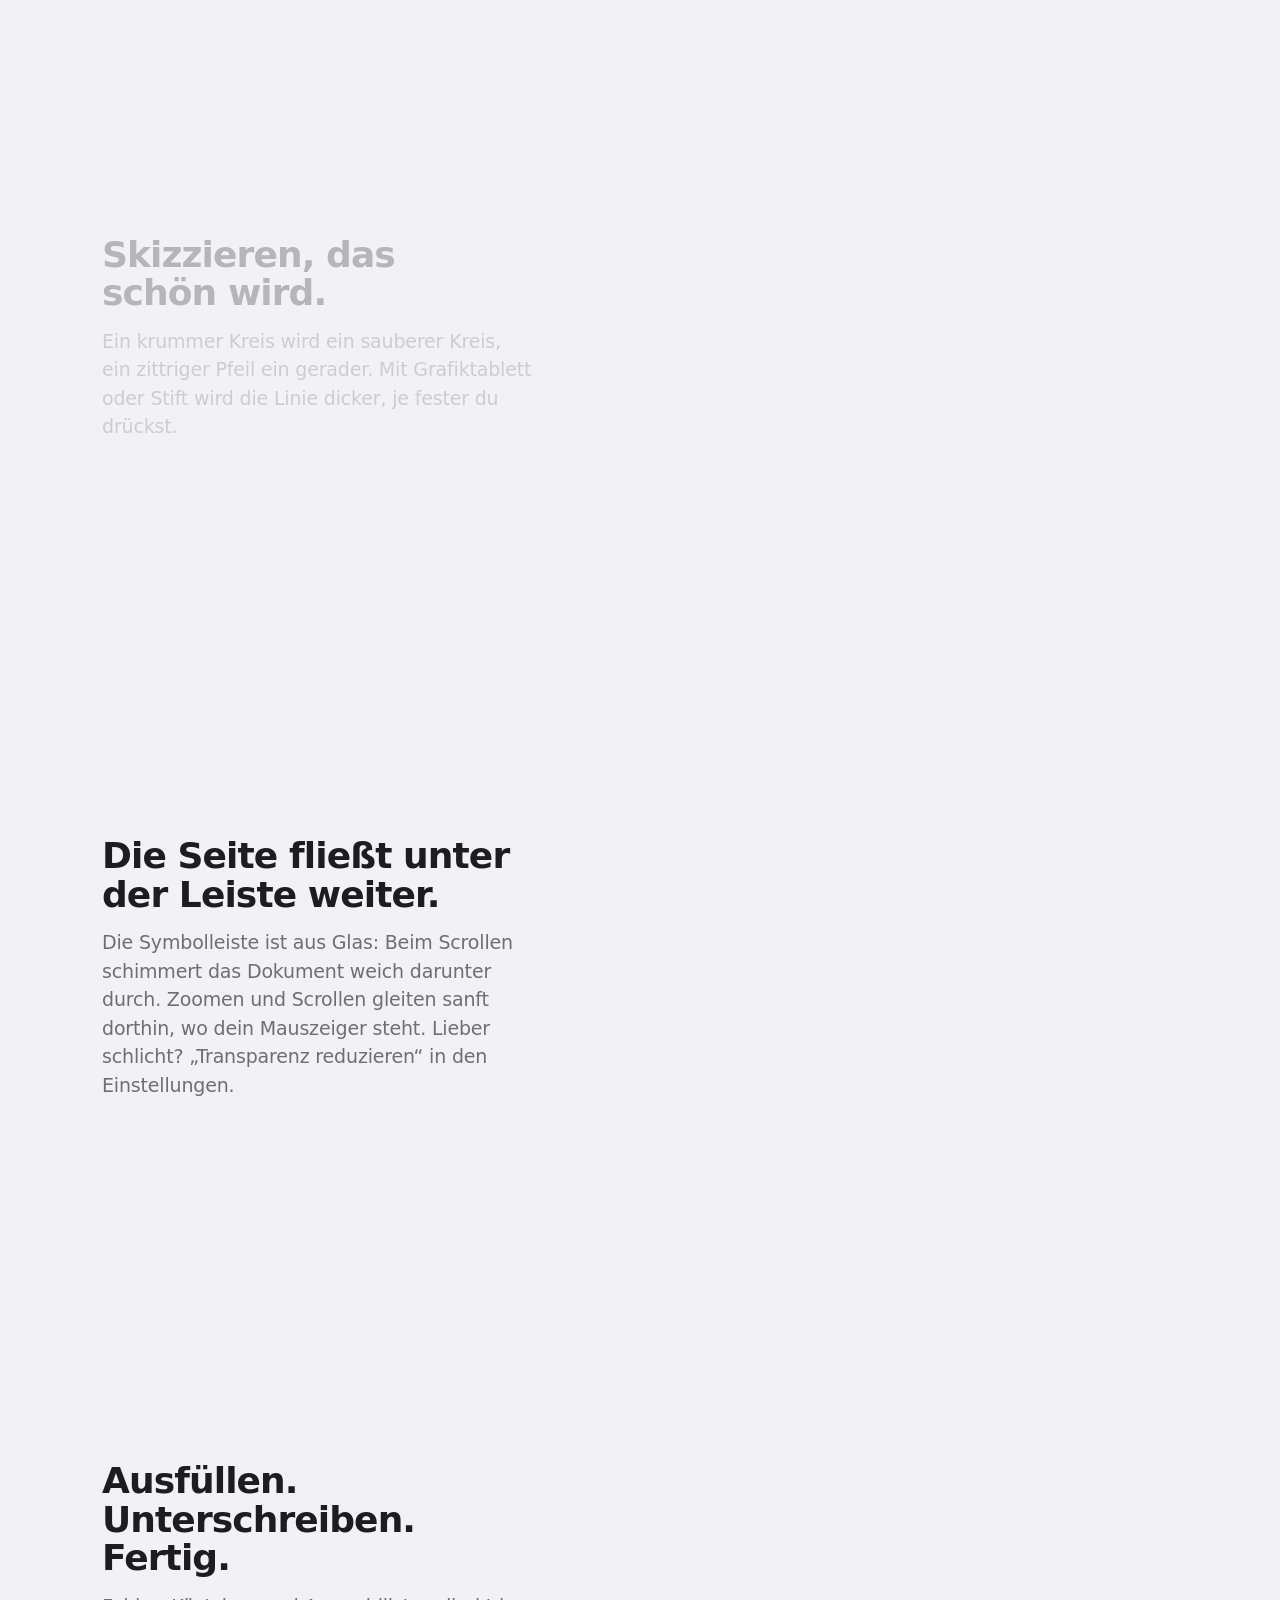
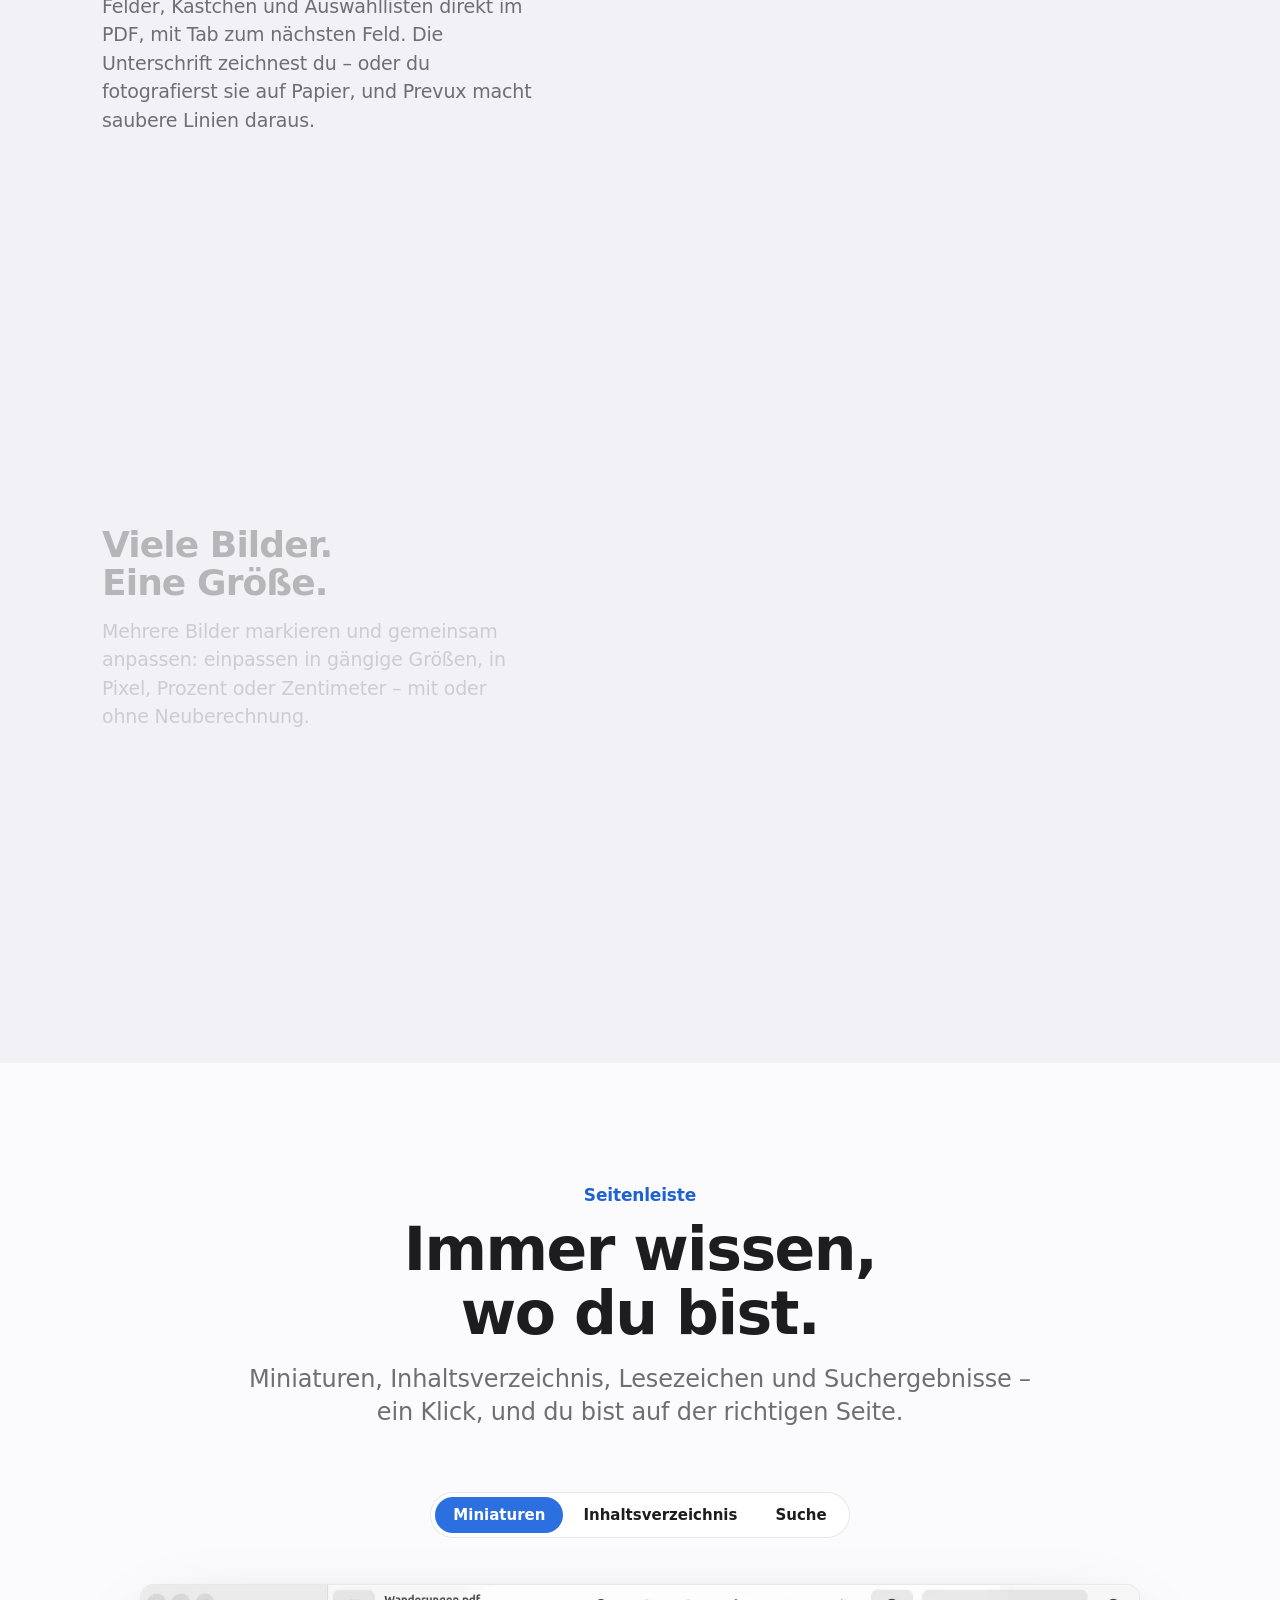
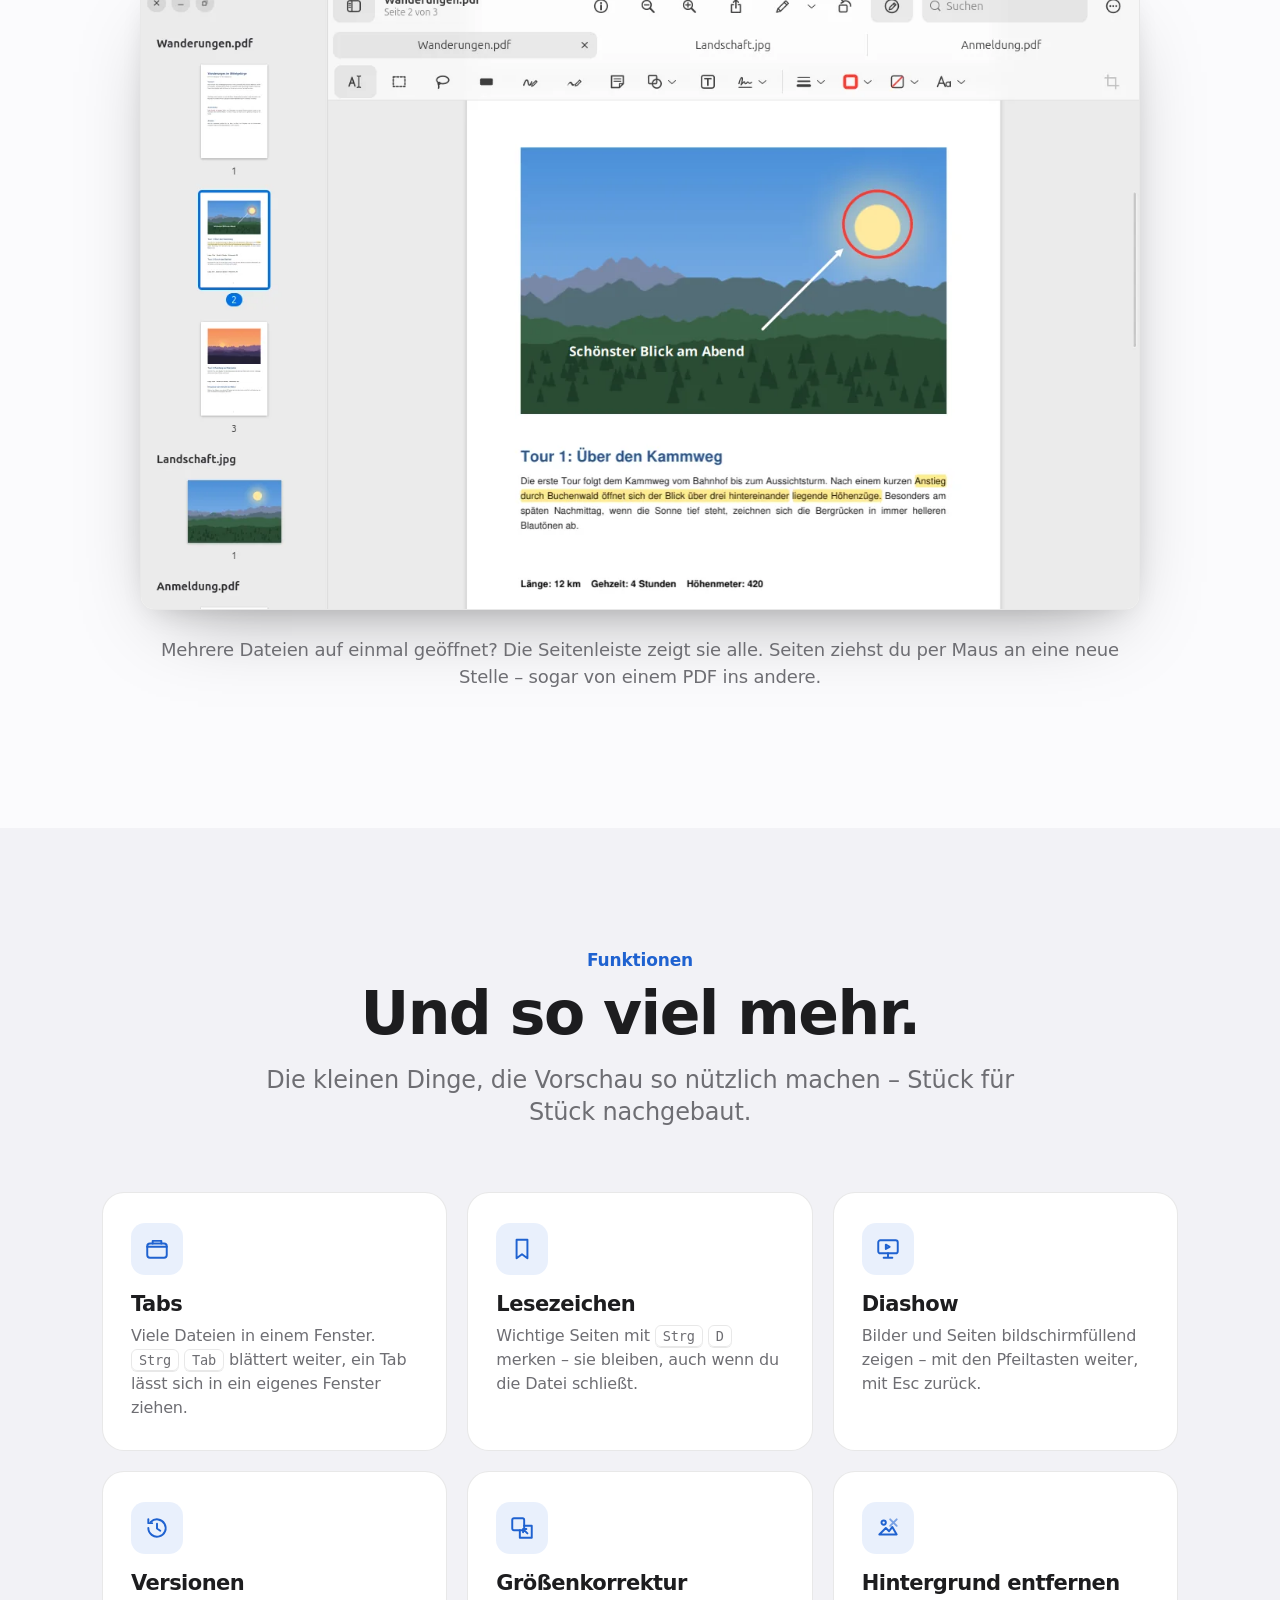
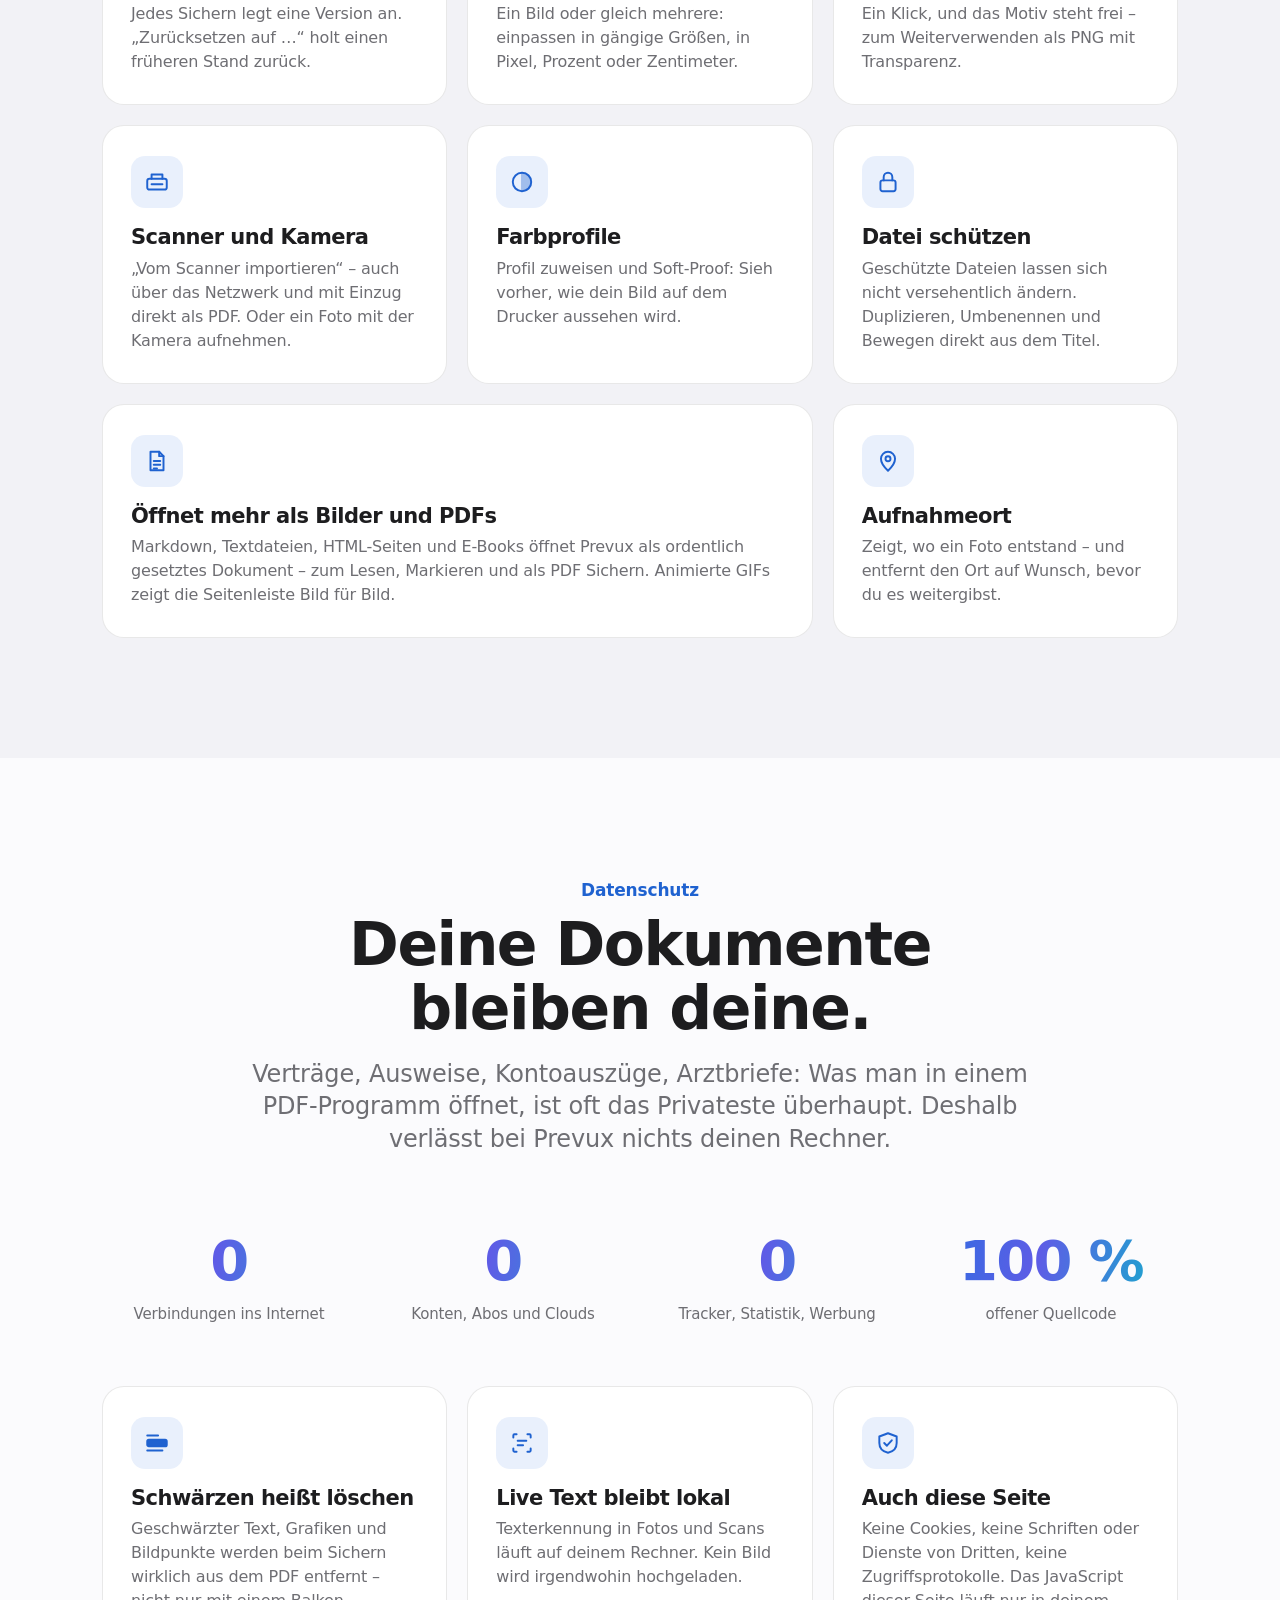
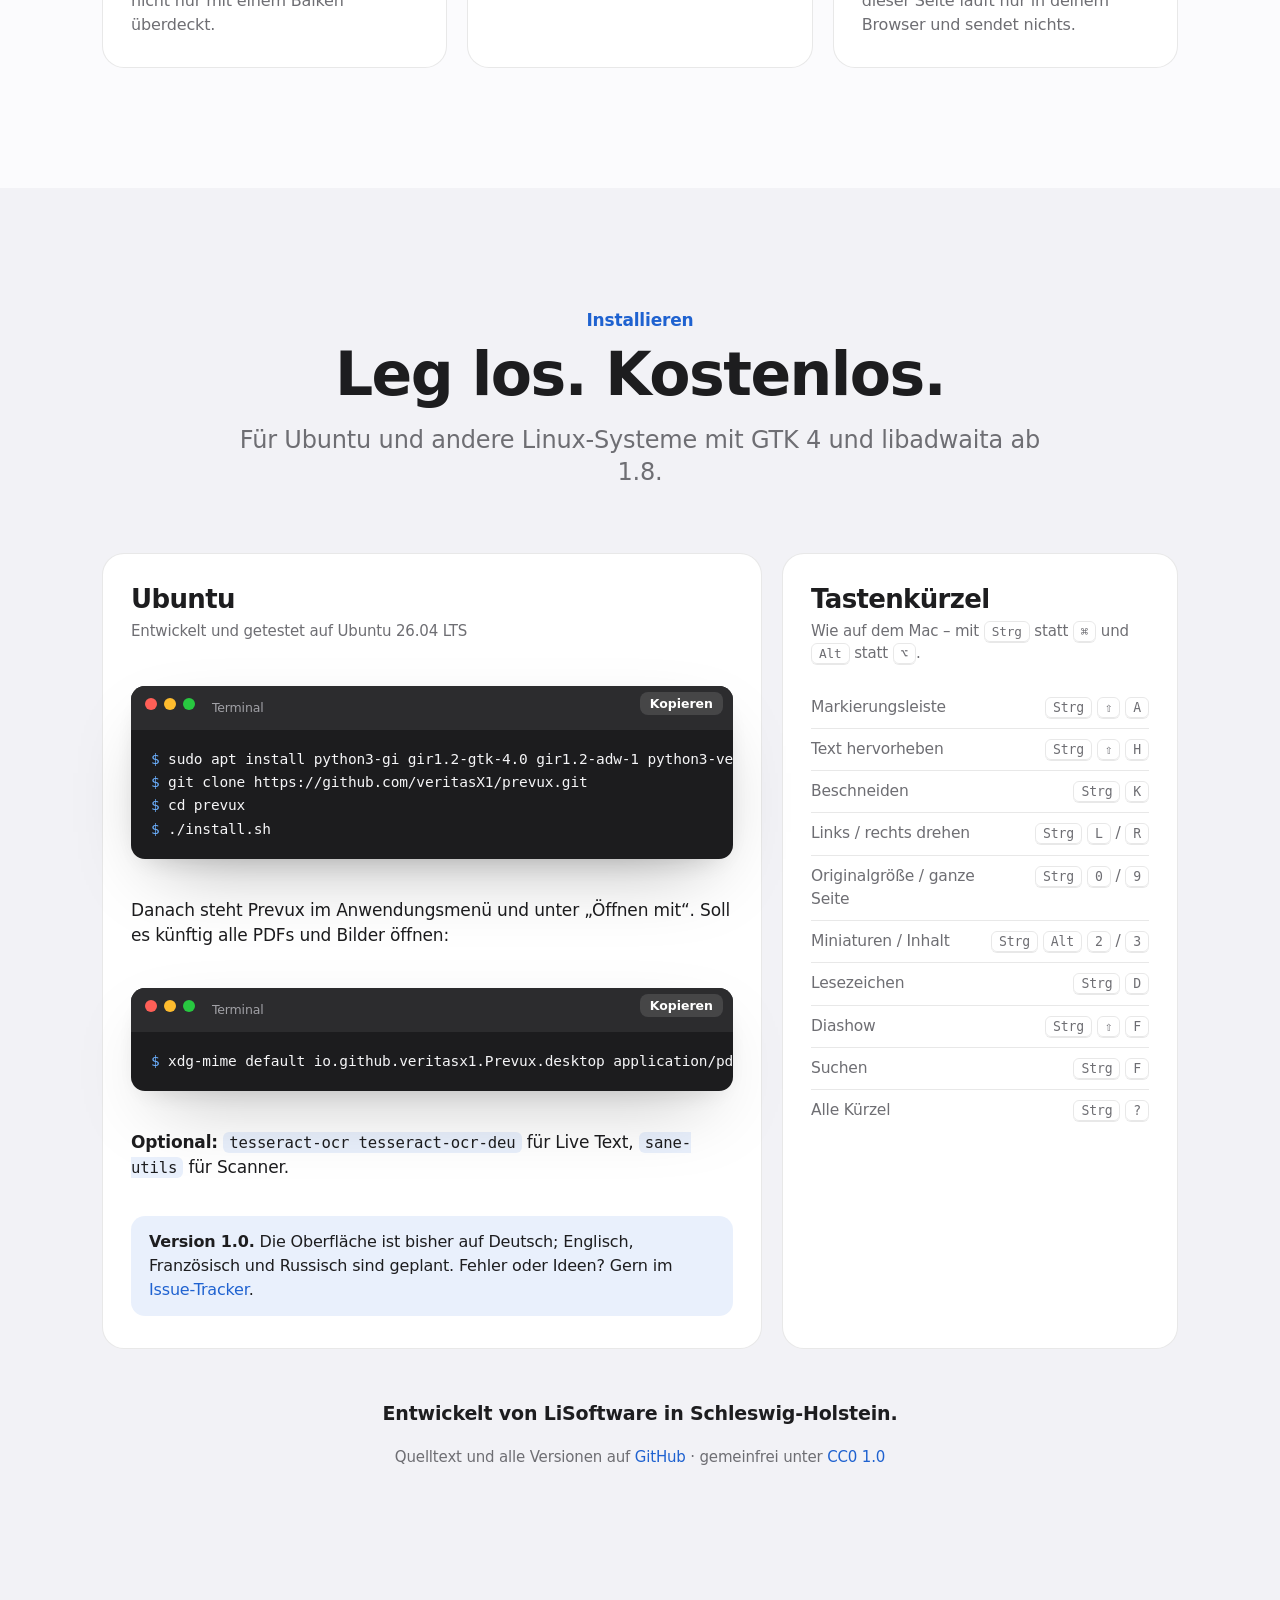
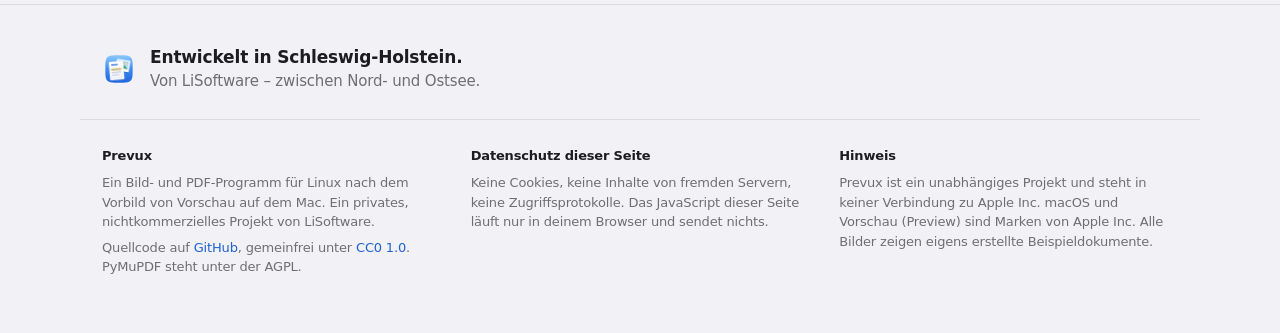
==== commit 5eb3185d: "App-Leiste: LiNotes · Prevux · LiBoard · LiCida · LiCal · LiDio (alle unter lisoft.goip.de) [77f37a3" ====
--- a/homepage/index.html
+++ b/homepage/index.html
@@ -15,6 +15,9 @@
     <a href="https://lisoft.goip.de/linotes/">LiNotes</a>
     <a href="https://lisoft.goip.de/prevux/" aria-current="page">Prevux</a>
     <a href="https://lisoft.goip.de/liboard/">LiBoard</a>
+    <a href="https://lisoft.goip.de/licida/">LiCida</a>
+    <a href="https://lisoft.goip.de/lical/">LiCal</a>
+    <a href="https://lisoft.goip.de/lidio/">LiDio</a>
   </div>
 </div>
 
@@ -216,7 +219,7 @@
         </table>
       </div>
     </div>
-    <p class="center reveal" style="margin-top: 50px; font-size: 19px; font-weight: 600">Entwickelt von Olaf Winkler in Schleswig-Holstein.</p>
+    <p class="center reveal" style="margin-top: 50px; font-size: 19px; font-weight: 600">Entwickelt von LiSoftware in Schleswig-Holstein.</p>
     <p class="center" style="margin-top: 10px; color: var(--muted); font-size: 15px">Quelltext und alle Versionen auf <a href="https://github.com/veritasX1/prevux">GitHub</a> · gemeinfrei unter <a href="https://creativecommons.org/publicdomain/zero/1.0/deed.de">CC0 1.0</a></p>
   </div>
 </section>
@@ -226,12 +229,12 @@
 <footer>
   <div class="wrap made">
     <img src="prevux.svg" alt="" width="34" height="34">
-    <p><b>Entwickelt in Schleswig-Holstein.</b><br>Von Olaf Winkler – zwischen Nord- und Ostsee.</p>
+    <p><b>Entwickelt in Schleswig-Holstein.</b><br>Von LiSoftware – zwischen Nord- und Ostsee.</p>
   </div>
   <div class="wrap cols">
     <div>
       <h4>Prevux</h4>
-      <p>Ein Bild- und PDF-Programm für Linux nach dem Vorbild von Vorschau auf dem Mac. Ein privates, nichtkommerzielles Projekt von Olaf Winkler.</p>
+      <p>Ein Bild- und PDF-Programm für Linux nach dem Vorbild von Vorschau auf dem Mac. Ein privates, nichtkommerzielles Projekt von LiSoftware.</p>
       <p>Quellcode auf <a href="https://github.com/veritasX1/prevux">GitHub</a>, gemeinfrei unter <a href="https://creativecommons.org/publicdomain/zero/1.0/deed.de">CC0 1.0</a>. PyMuPDF steht unter der AGPL.</p>
     </div>
     <div>
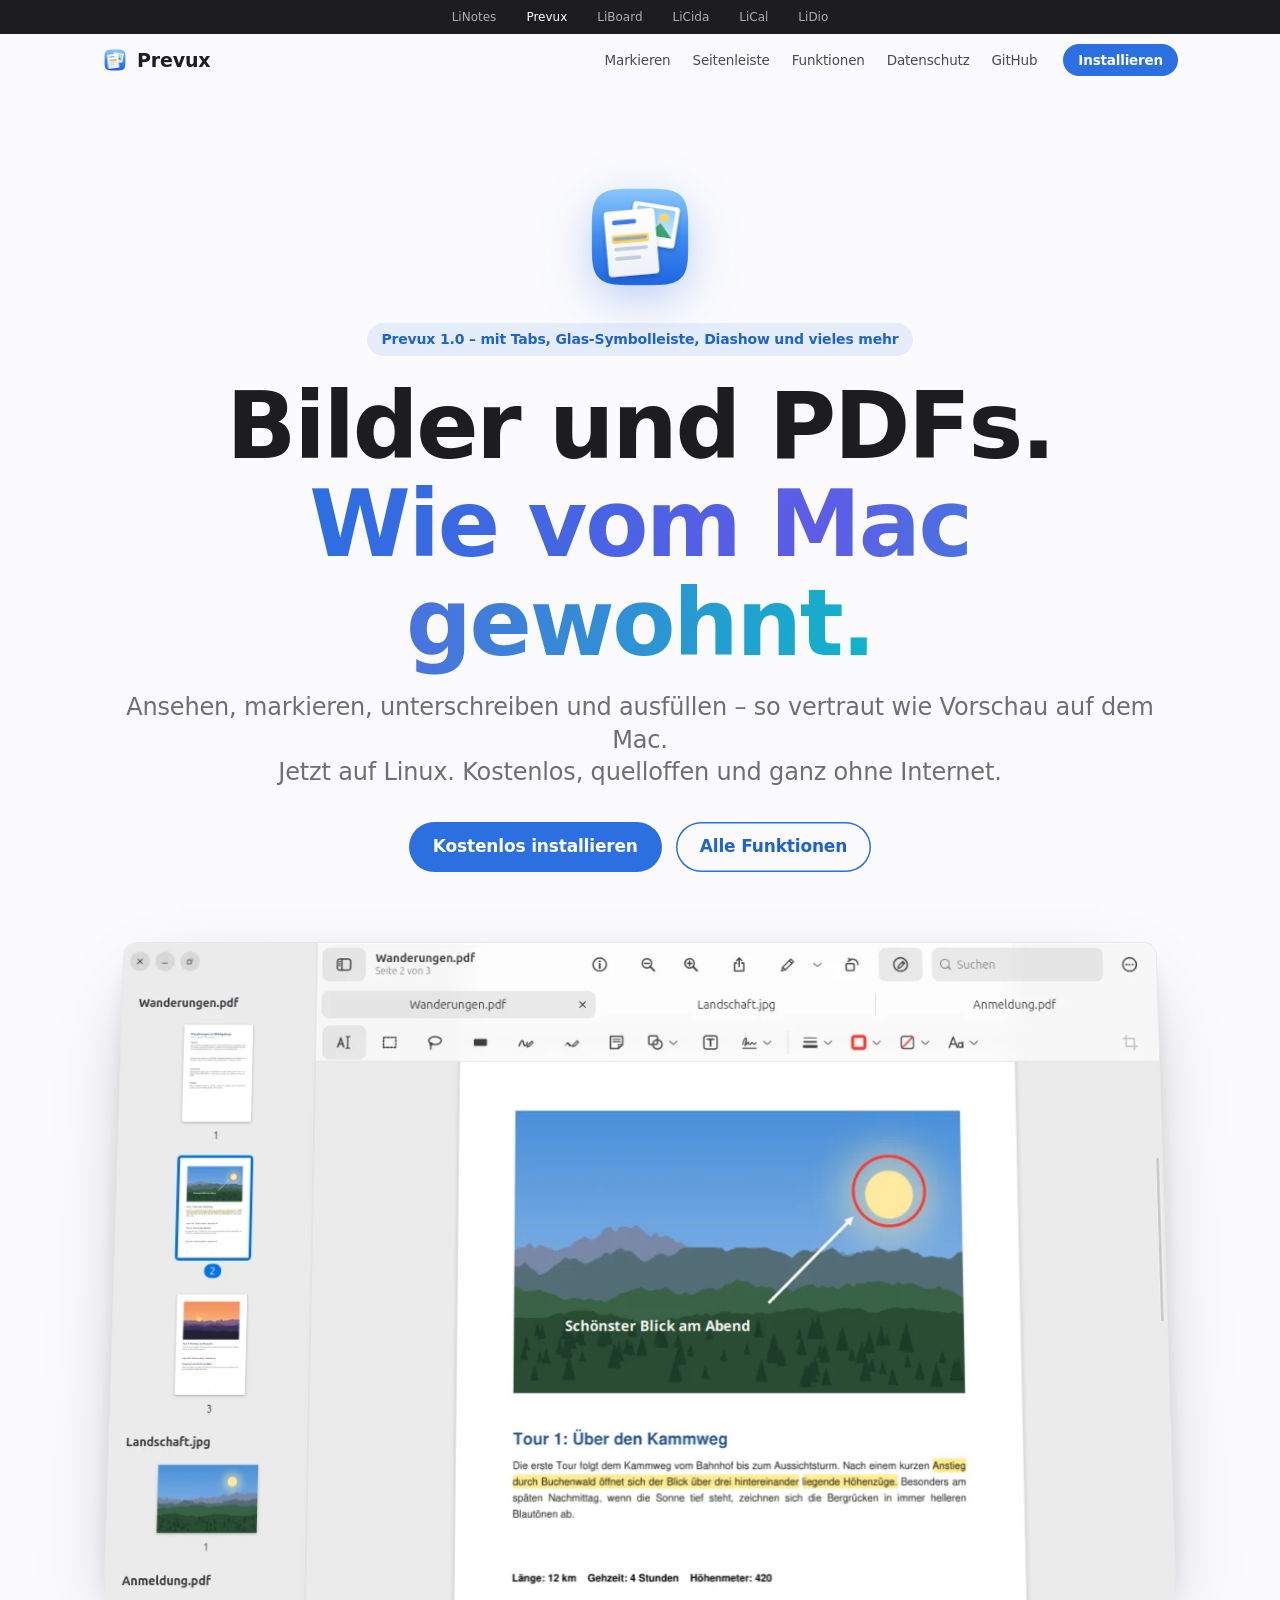
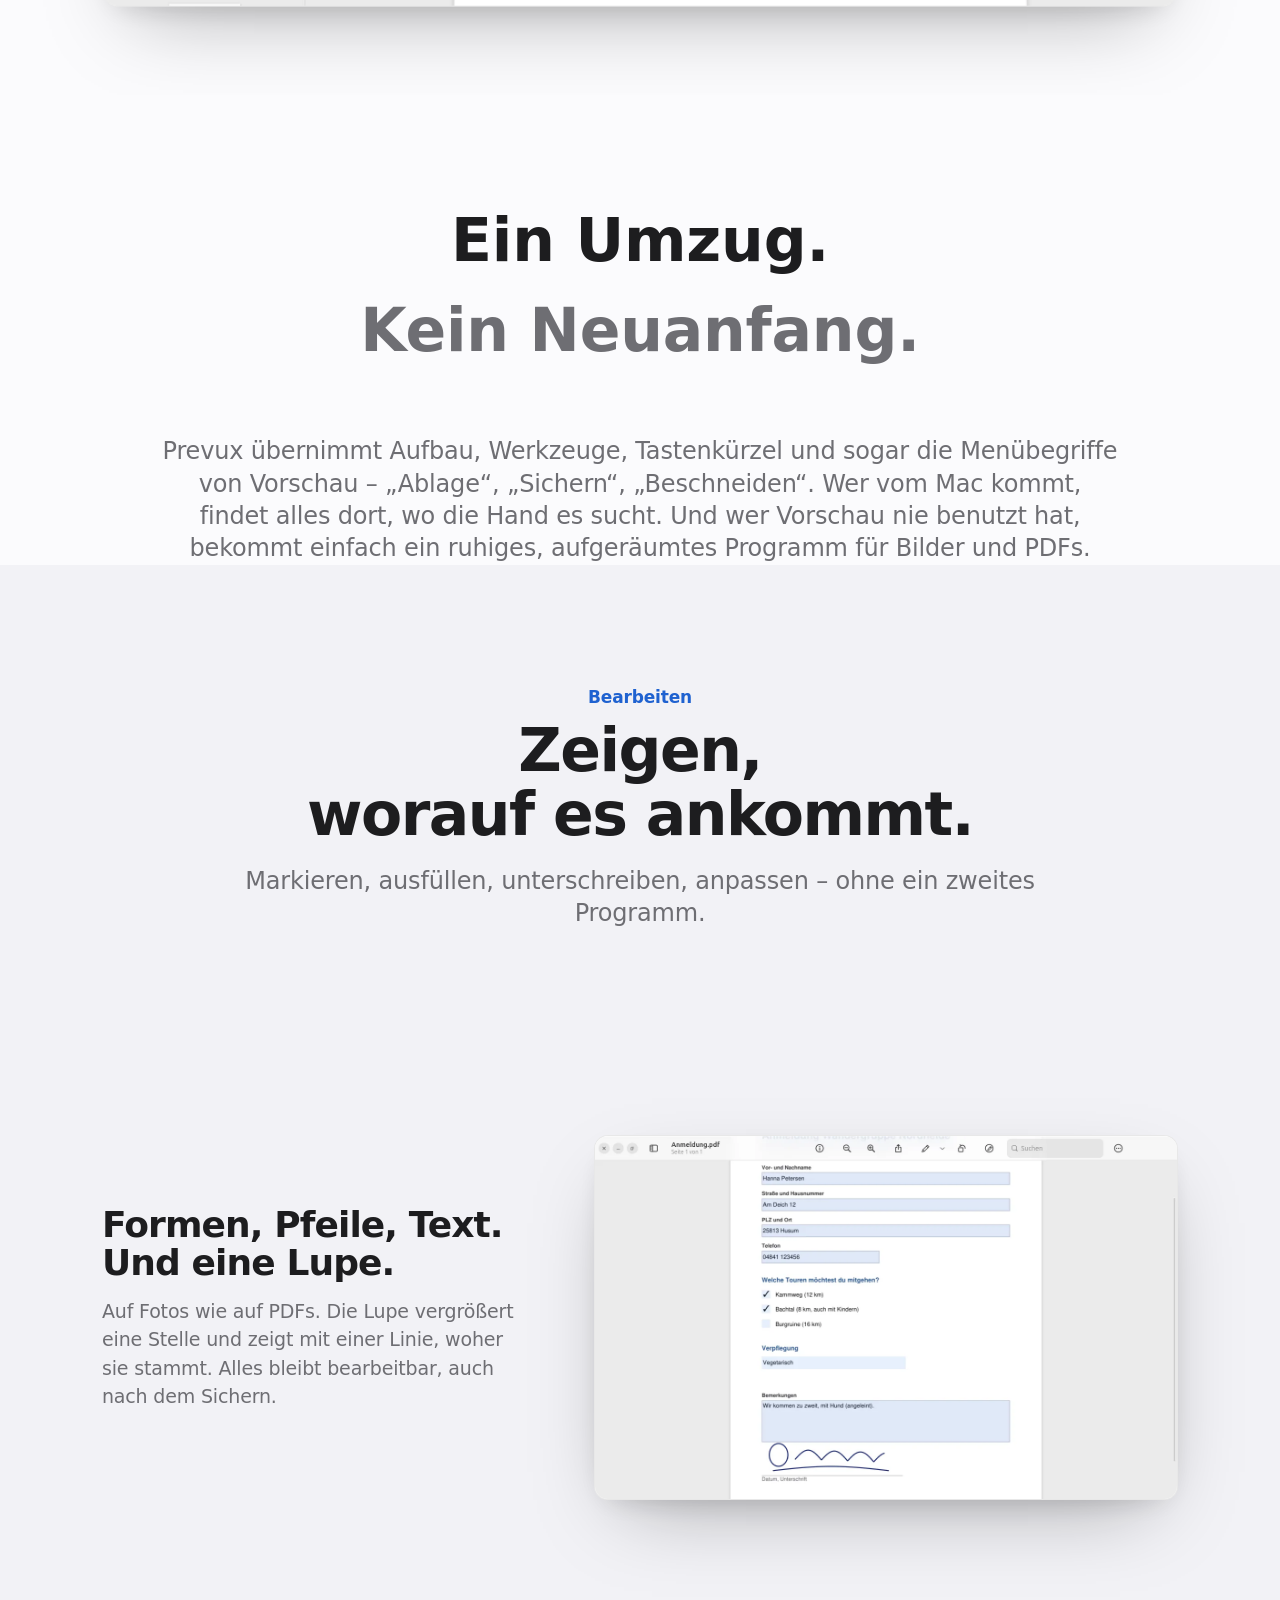
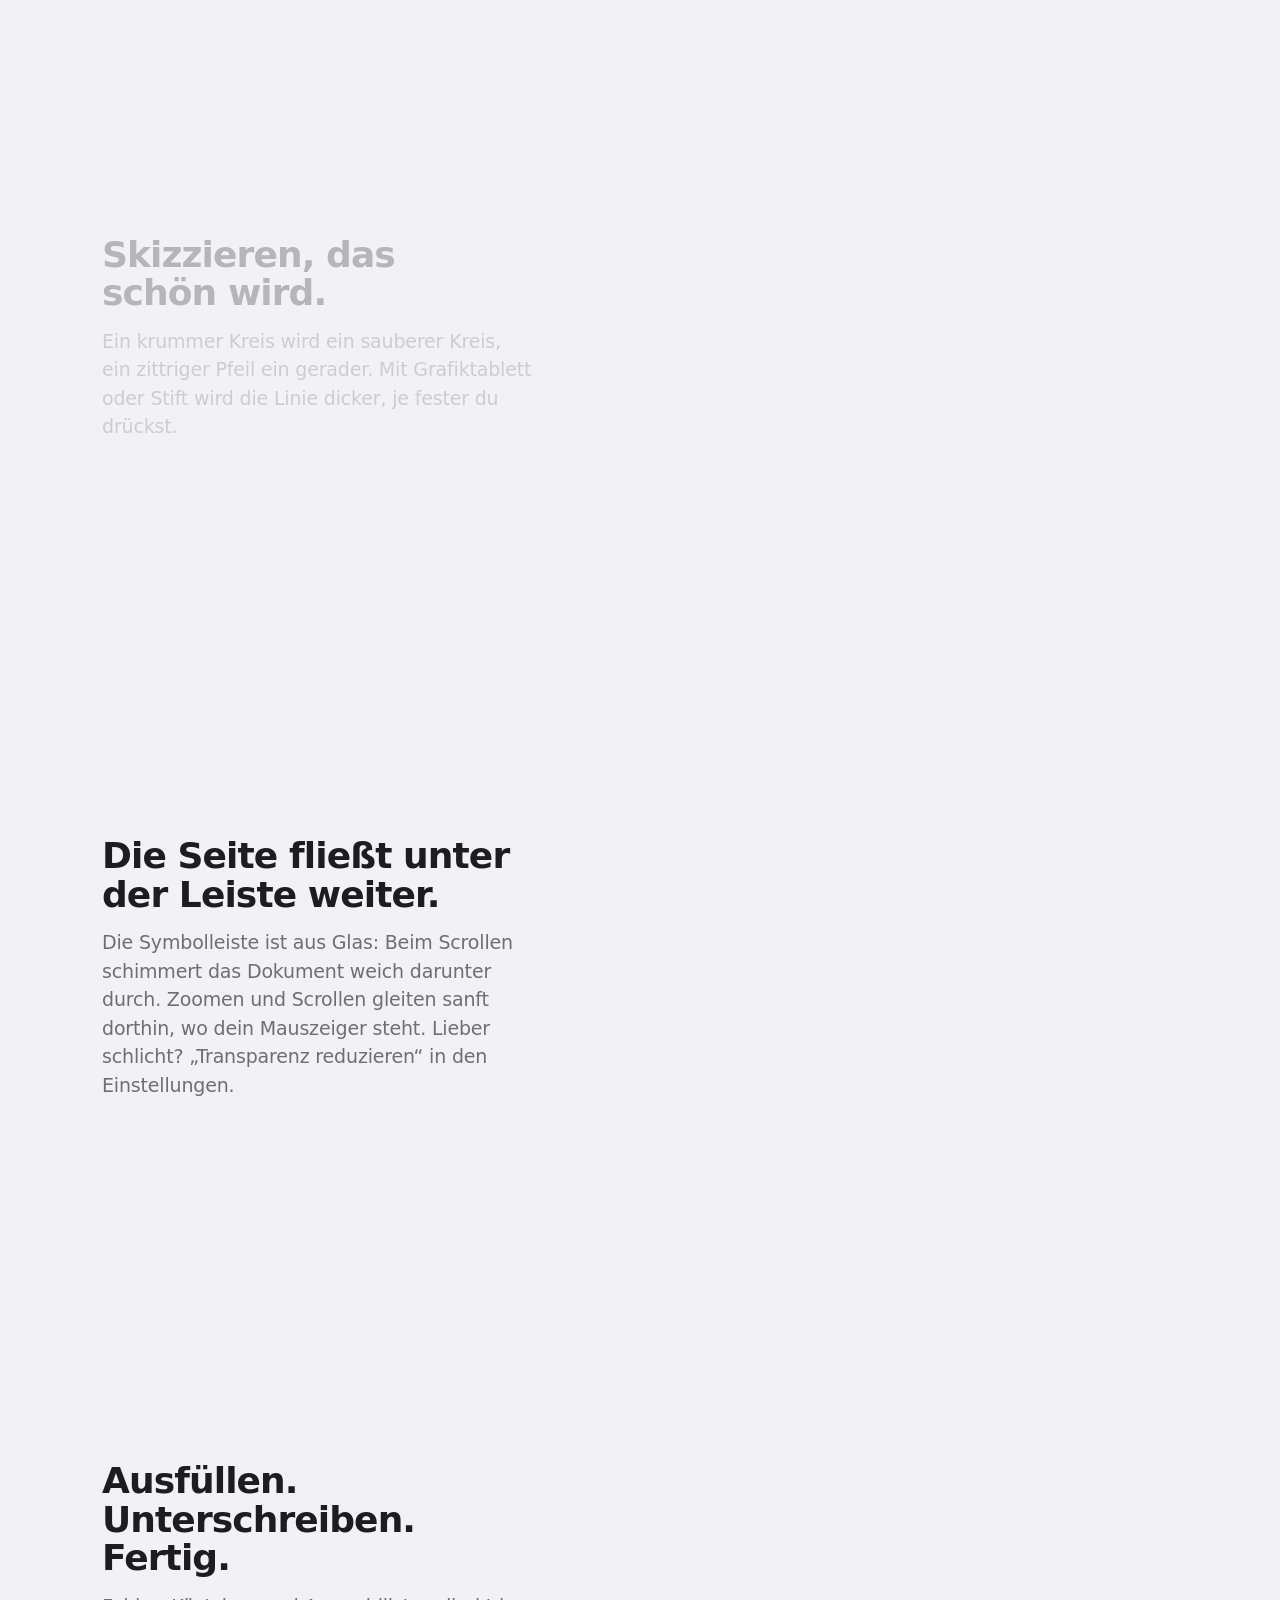
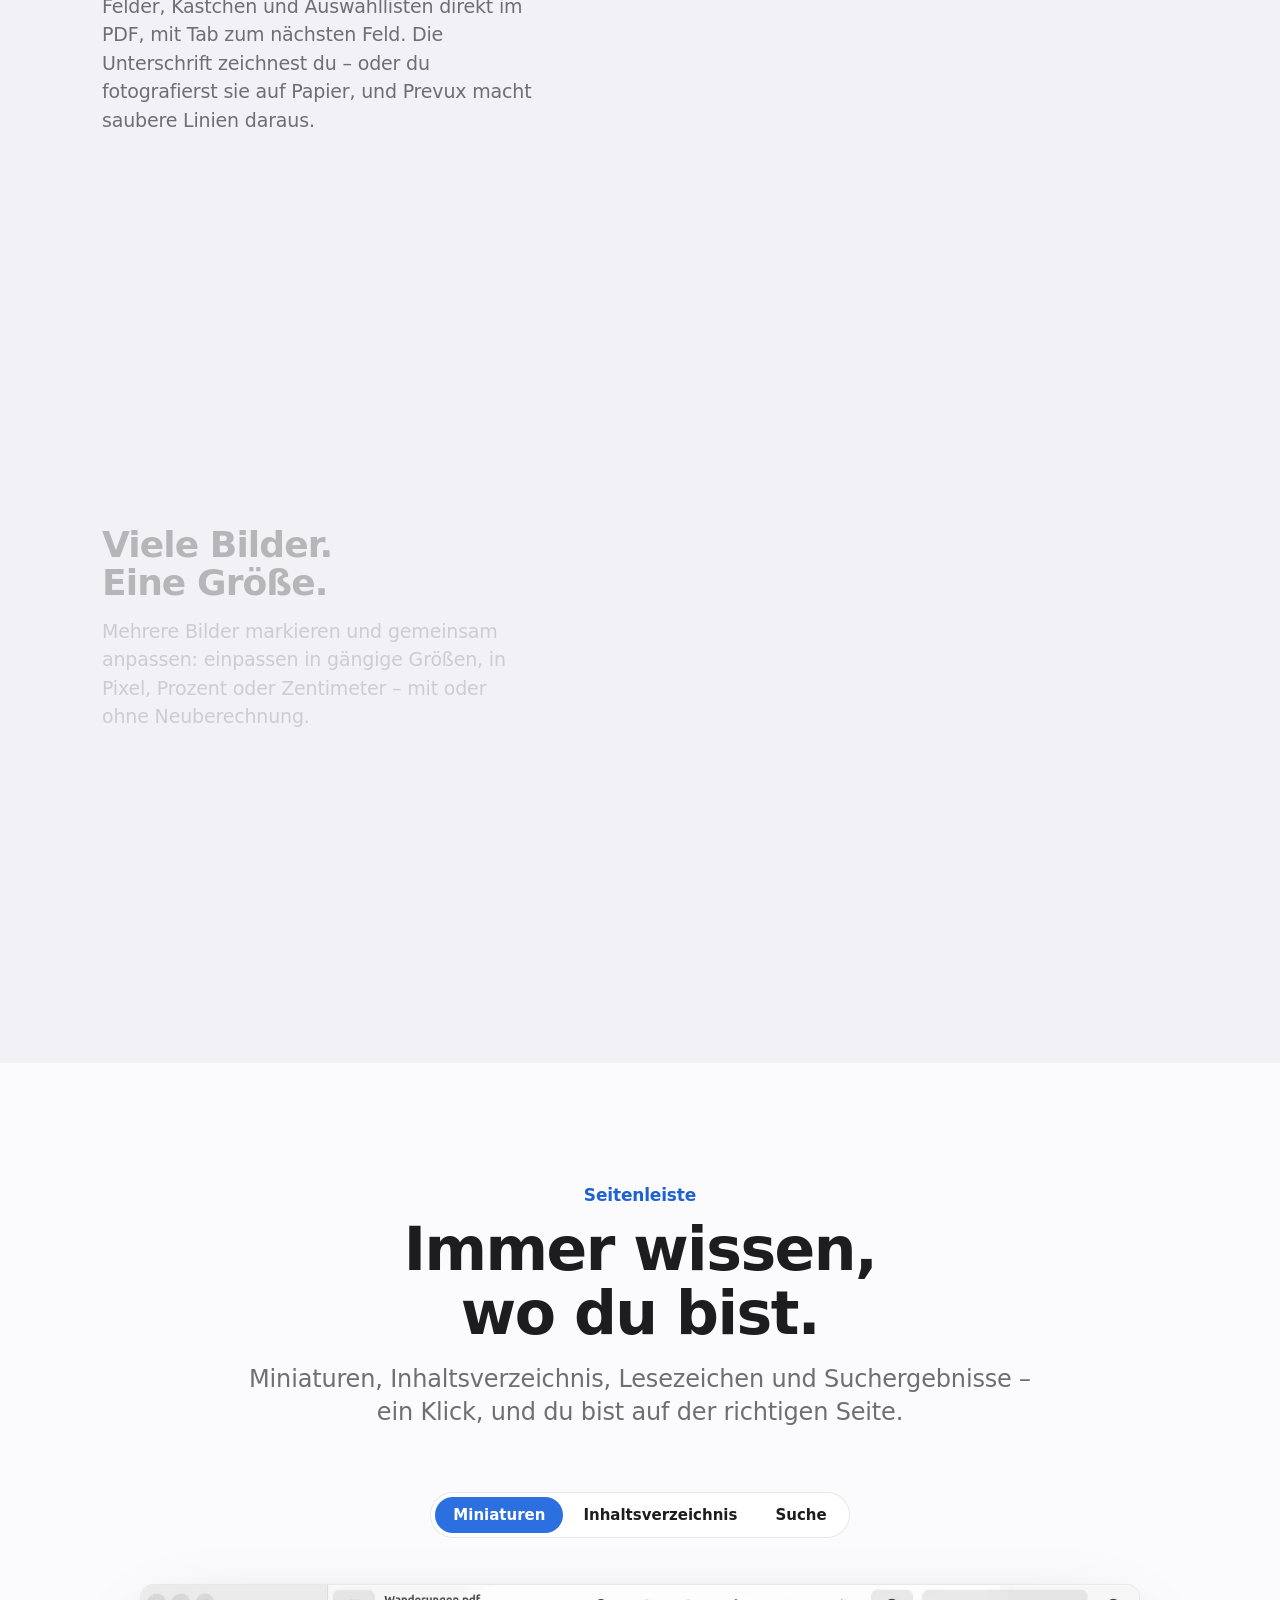
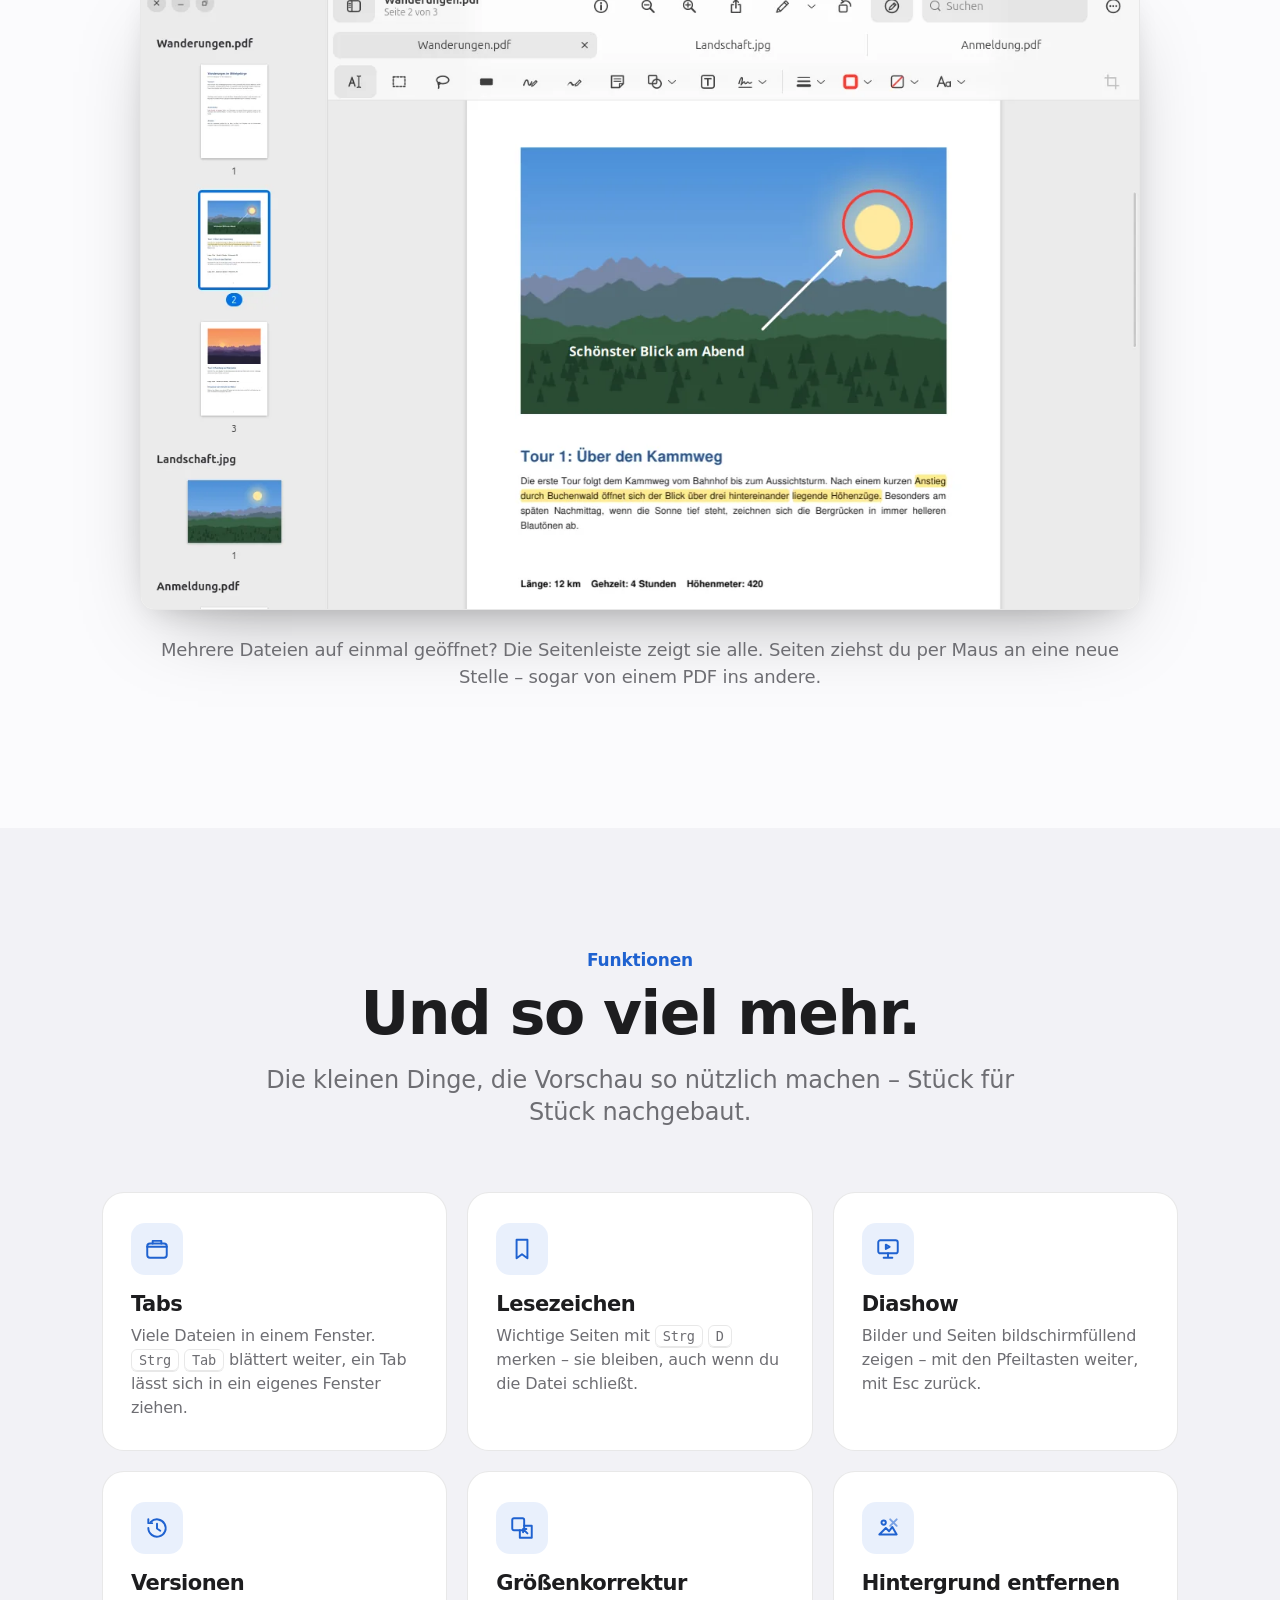
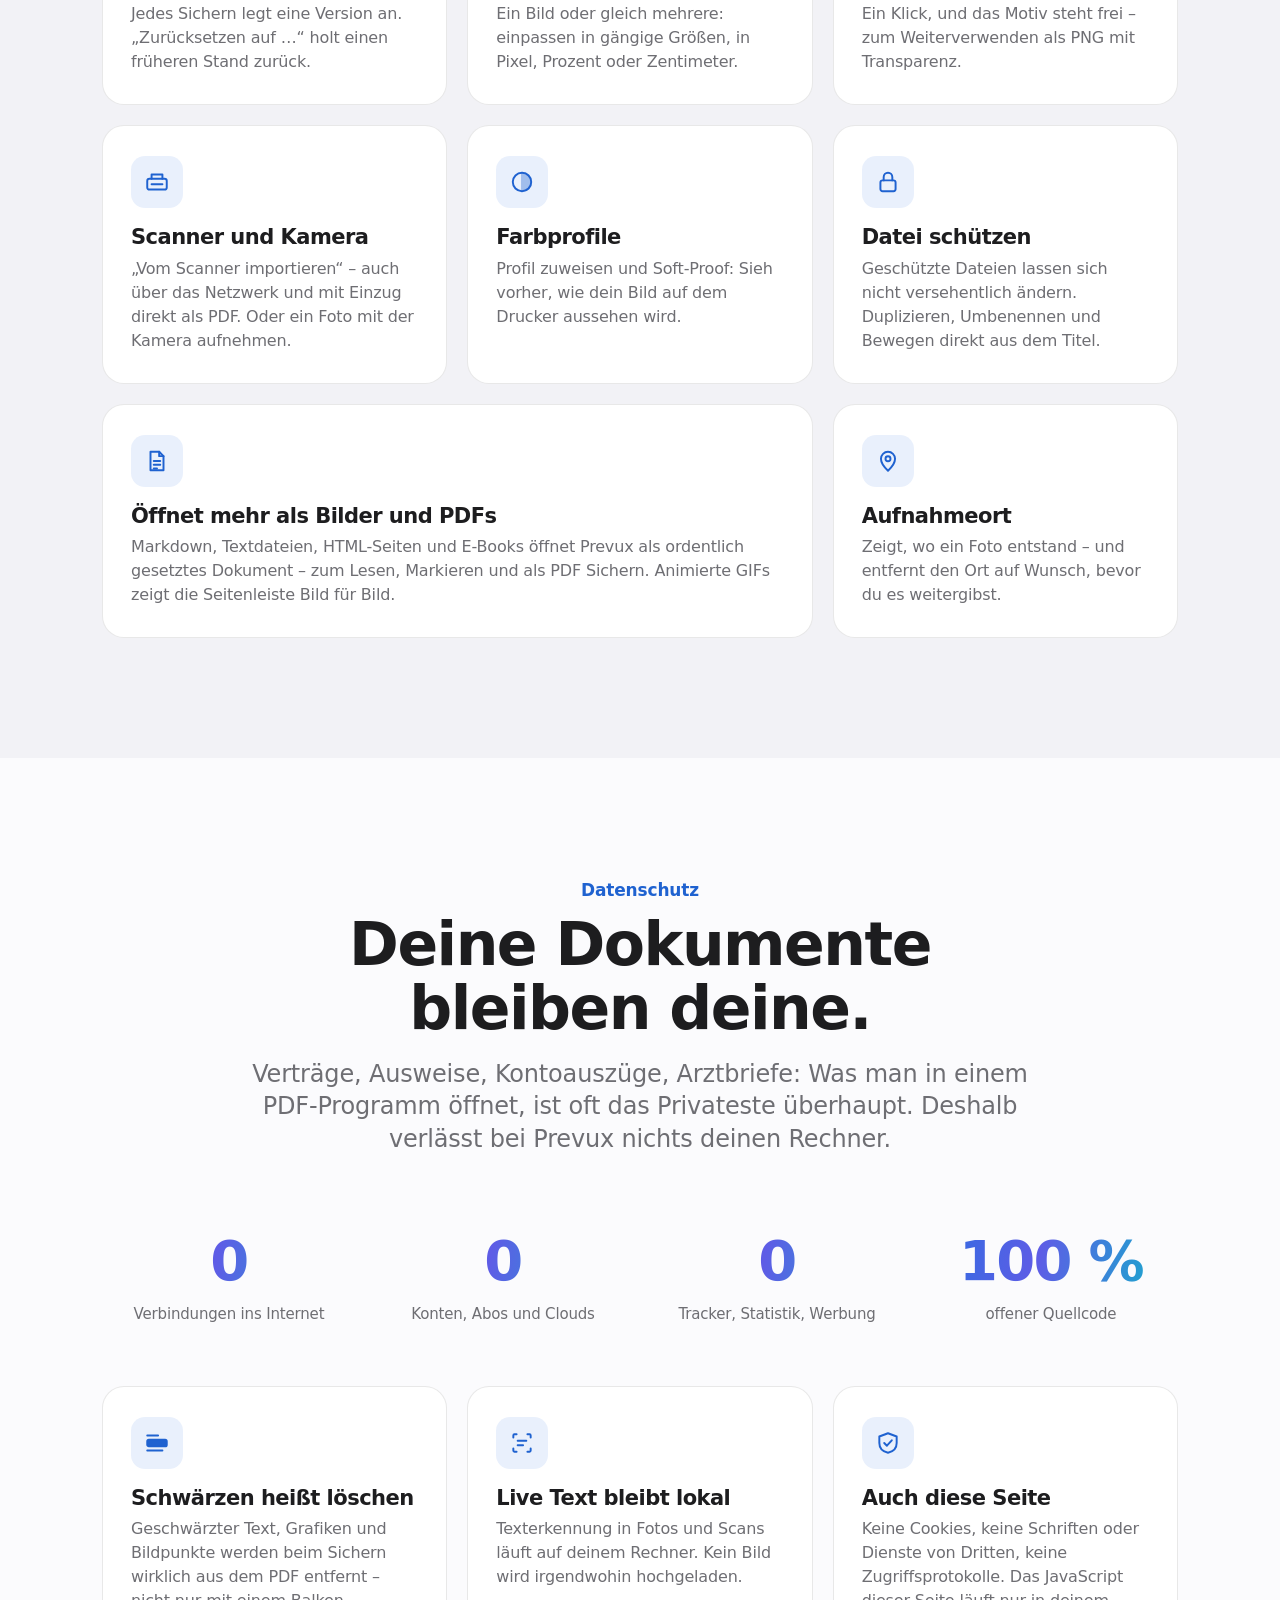
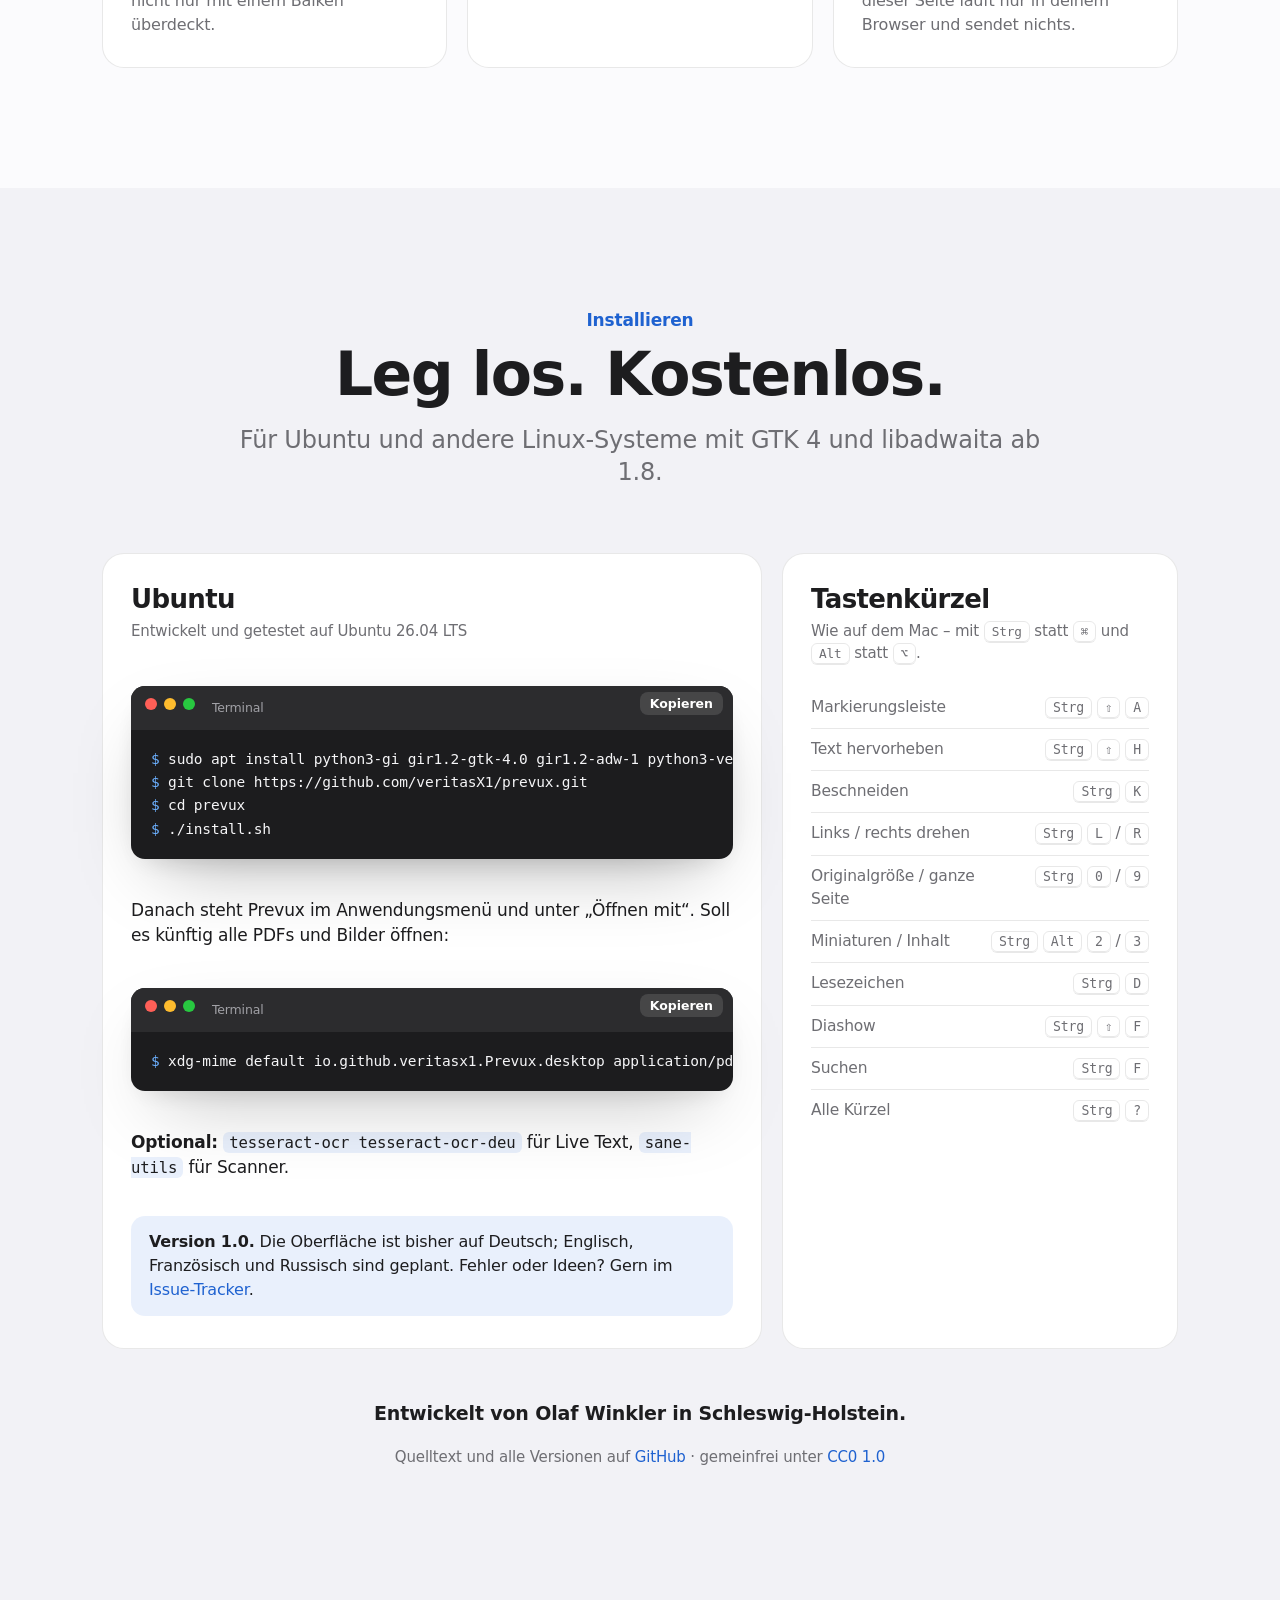
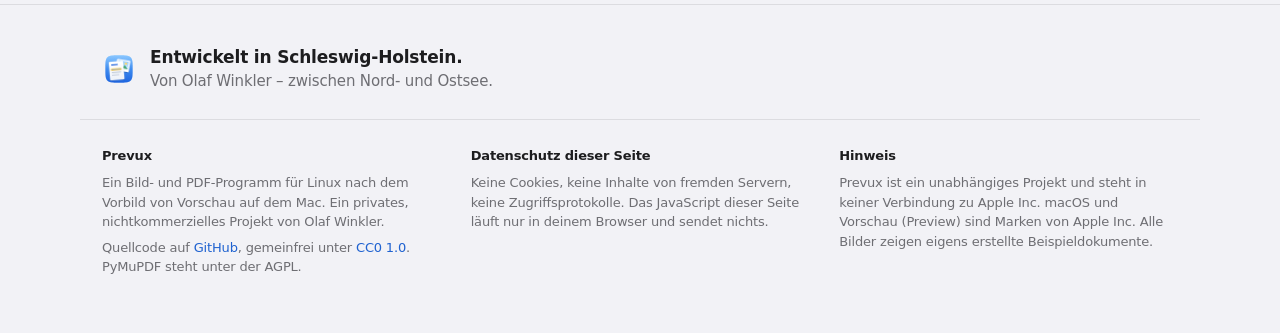
==== commit 9ad6d82b: "App-Leiste: LiNotes · Prevux · LiBoard · LiCida · LiCal · LiDio (alle unter lisoft.goip.de) [77f37a3" ====
--- a/homepage/index.html
+++ b/homepage/index.html
@@ -219,7 +219,7 @@
         </table>
       </div>
     </div>
-    <p class="center reveal" style="margin-top: 50px; font-size: 19px; font-weight: 600">Entwickelt von LiSoftware in Schleswig-Holstein.</p>
+    <p class="center reveal" style="margin-top: 50px; font-size: 19px; font-weight: 600">Entwickelt von Olaf Winkler in Schleswig-Holstein.</p>
     <p class="center" style="margin-top: 10px; color: var(--muted); font-size: 15px">Quelltext und alle Versionen auf <a href="https://github.com/veritasX1/prevux">GitHub</a> · gemeinfrei unter <a href="https://creativecommons.org/publicdomain/zero/1.0/deed.de">CC0 1.0</a></p>
   </div>
 </section>
@@ -229,12 +229,12 @@
 <footer>
   <div class="wrap made">
     <img src="prevux.svg" alt="" width="34" height="34">
-    <p><b>Entwickelt in Schleswig-Holstein.</b><br>Von LiSoftware – zwischen Nord- und Ostsee.</p>
+    <p><b>Entwickelt in Schleswig-Holstein.</b><br>Von Olaf Winkler – zwischen Nord- und Ostsee.</p>
   </div>
   <div class="wrap cols">
     <div>
       <h4>Prevux</h4>
-      <p>Ein Bild- und PDF-Programm für Linux nach dem Vorbild von Vorschau auf dem Mac. Ein privates, nichtkommerzielles Projekt von LiSoftware.</p>
+      <p>Ein Bild- und PDF-Programm für Linux nach dem Vorbild von Vorschau auf dem Mac. Ein privates, nichtkommerzielles Projekt von Olaf Winkler.</p>
       <p>Quellcode auf <a href="https://github.com/veritasX1/prevux">GitHub</a>, gemeinfrei unter <a href="https://creativecommons.org/publicdomain/zero/1.0/deed.de">CC0 1.0</a>. PyMuPDF steht unter der AGPL.</p>
     </div>
     <div>
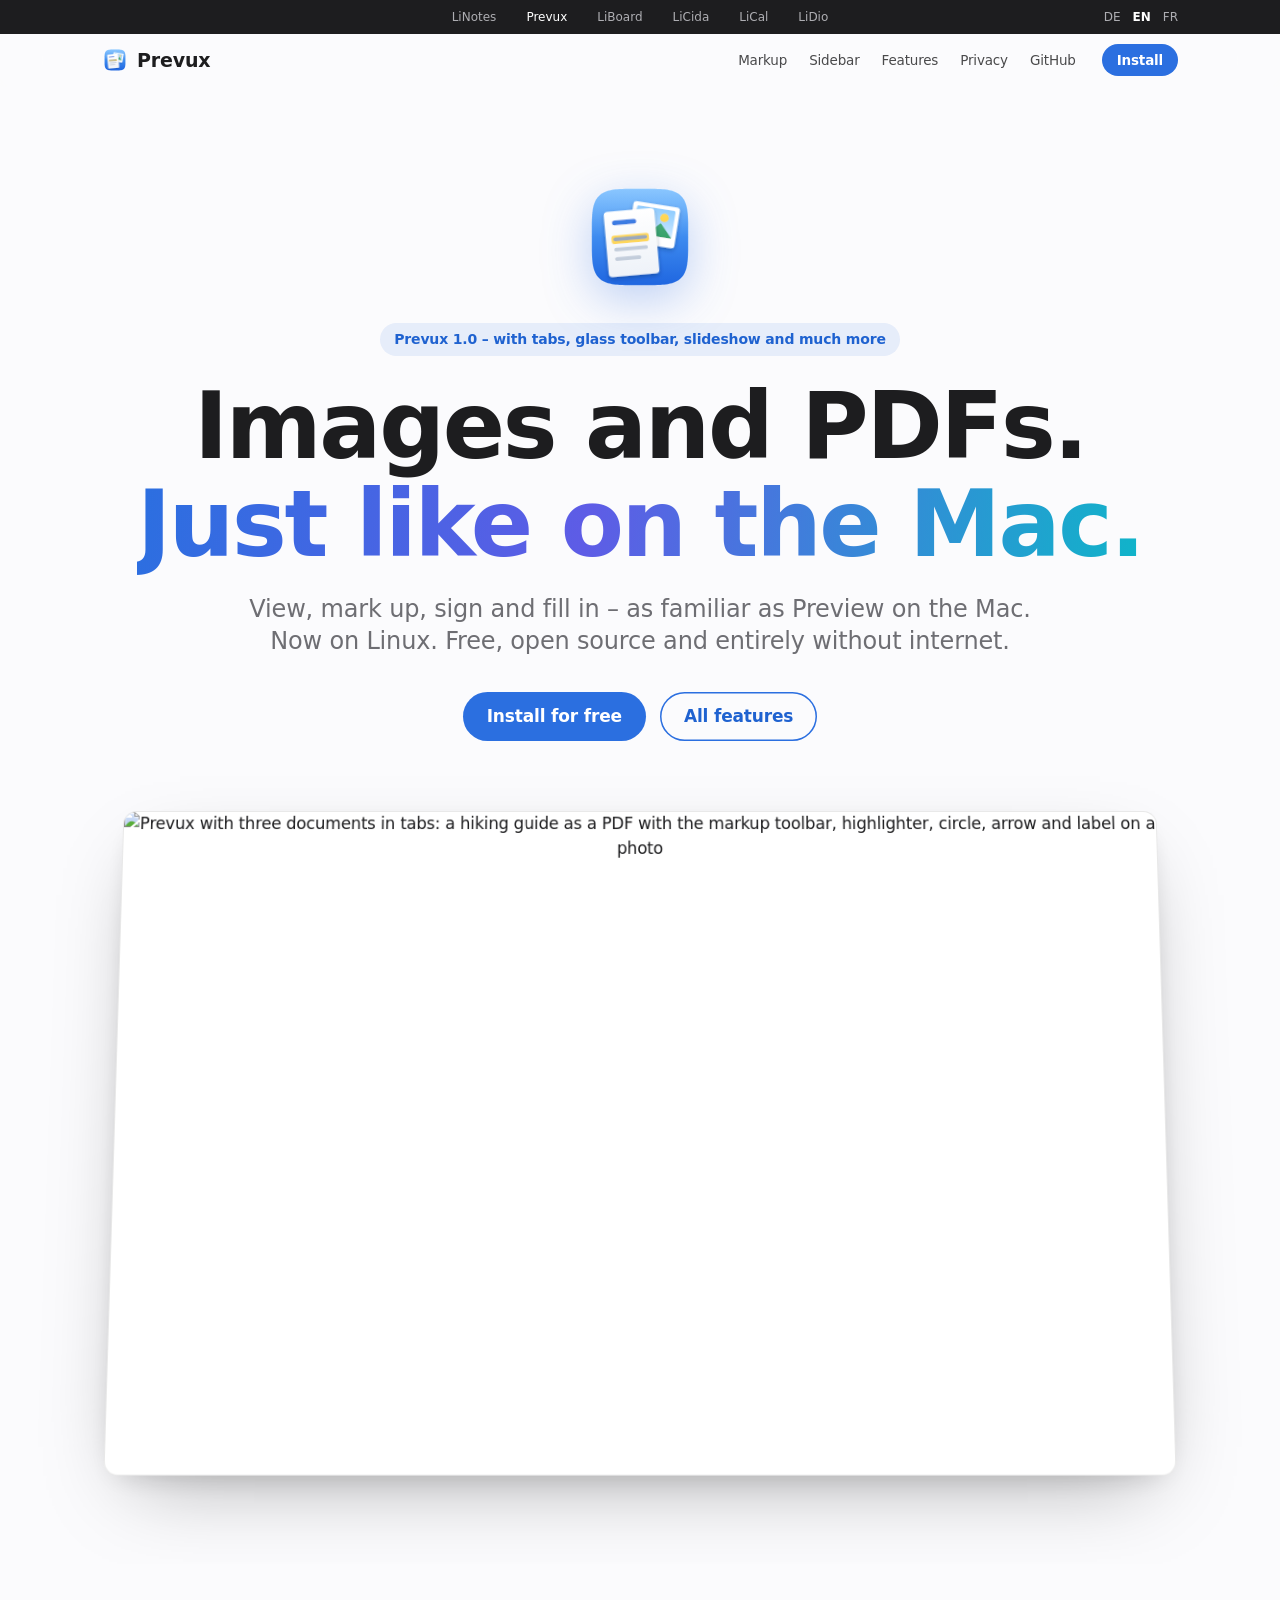
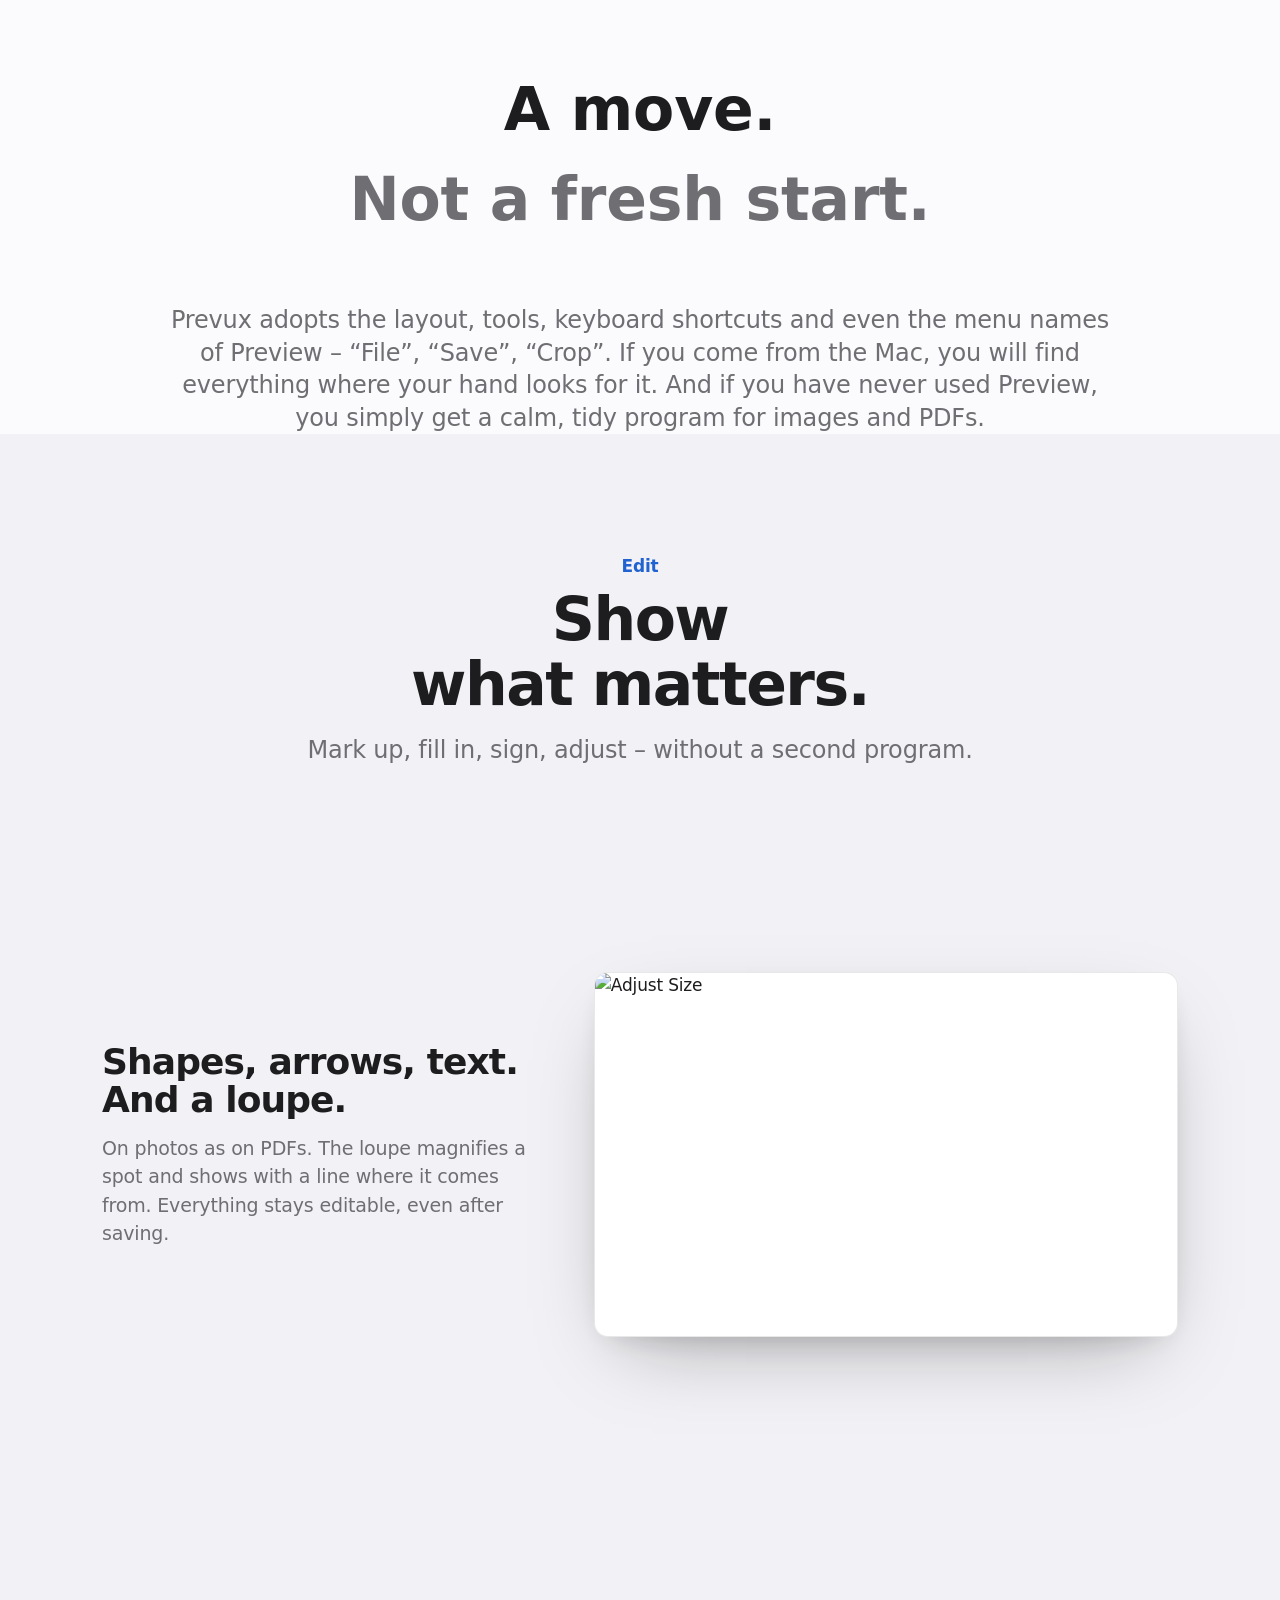
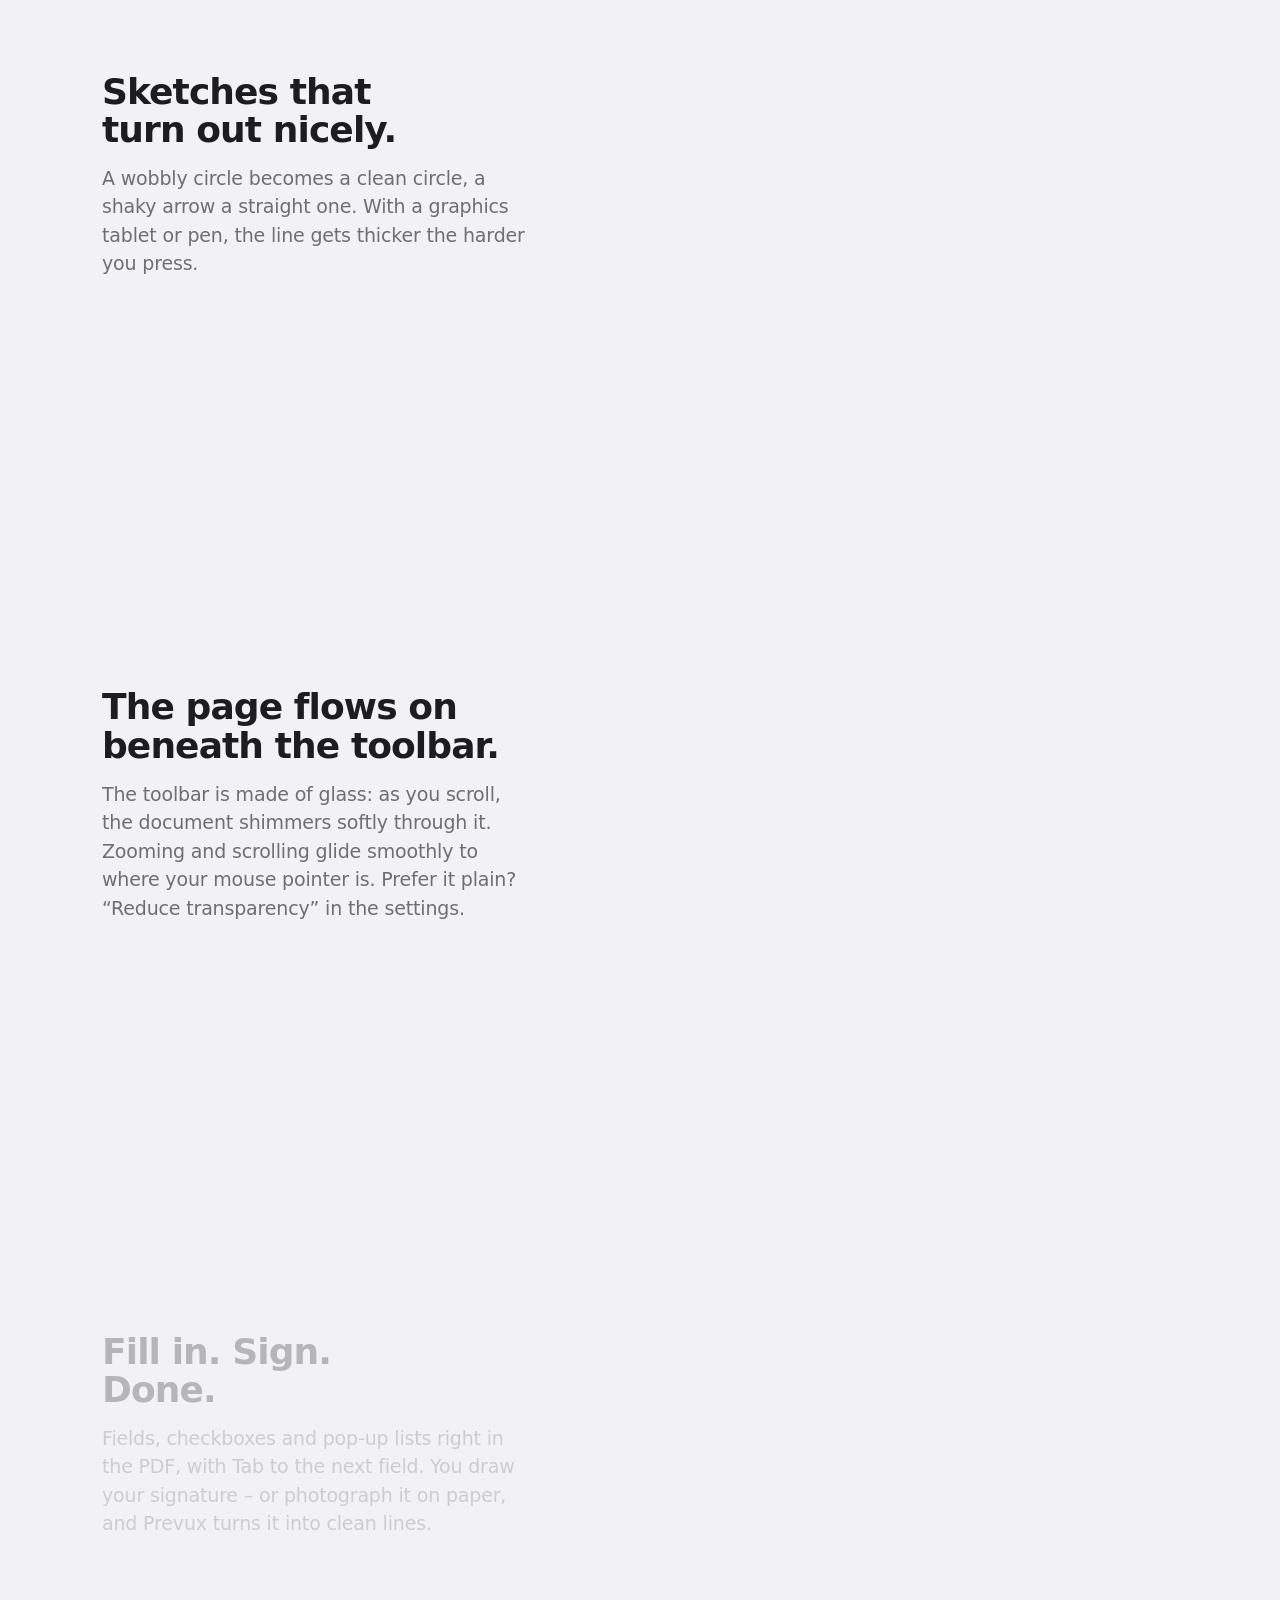
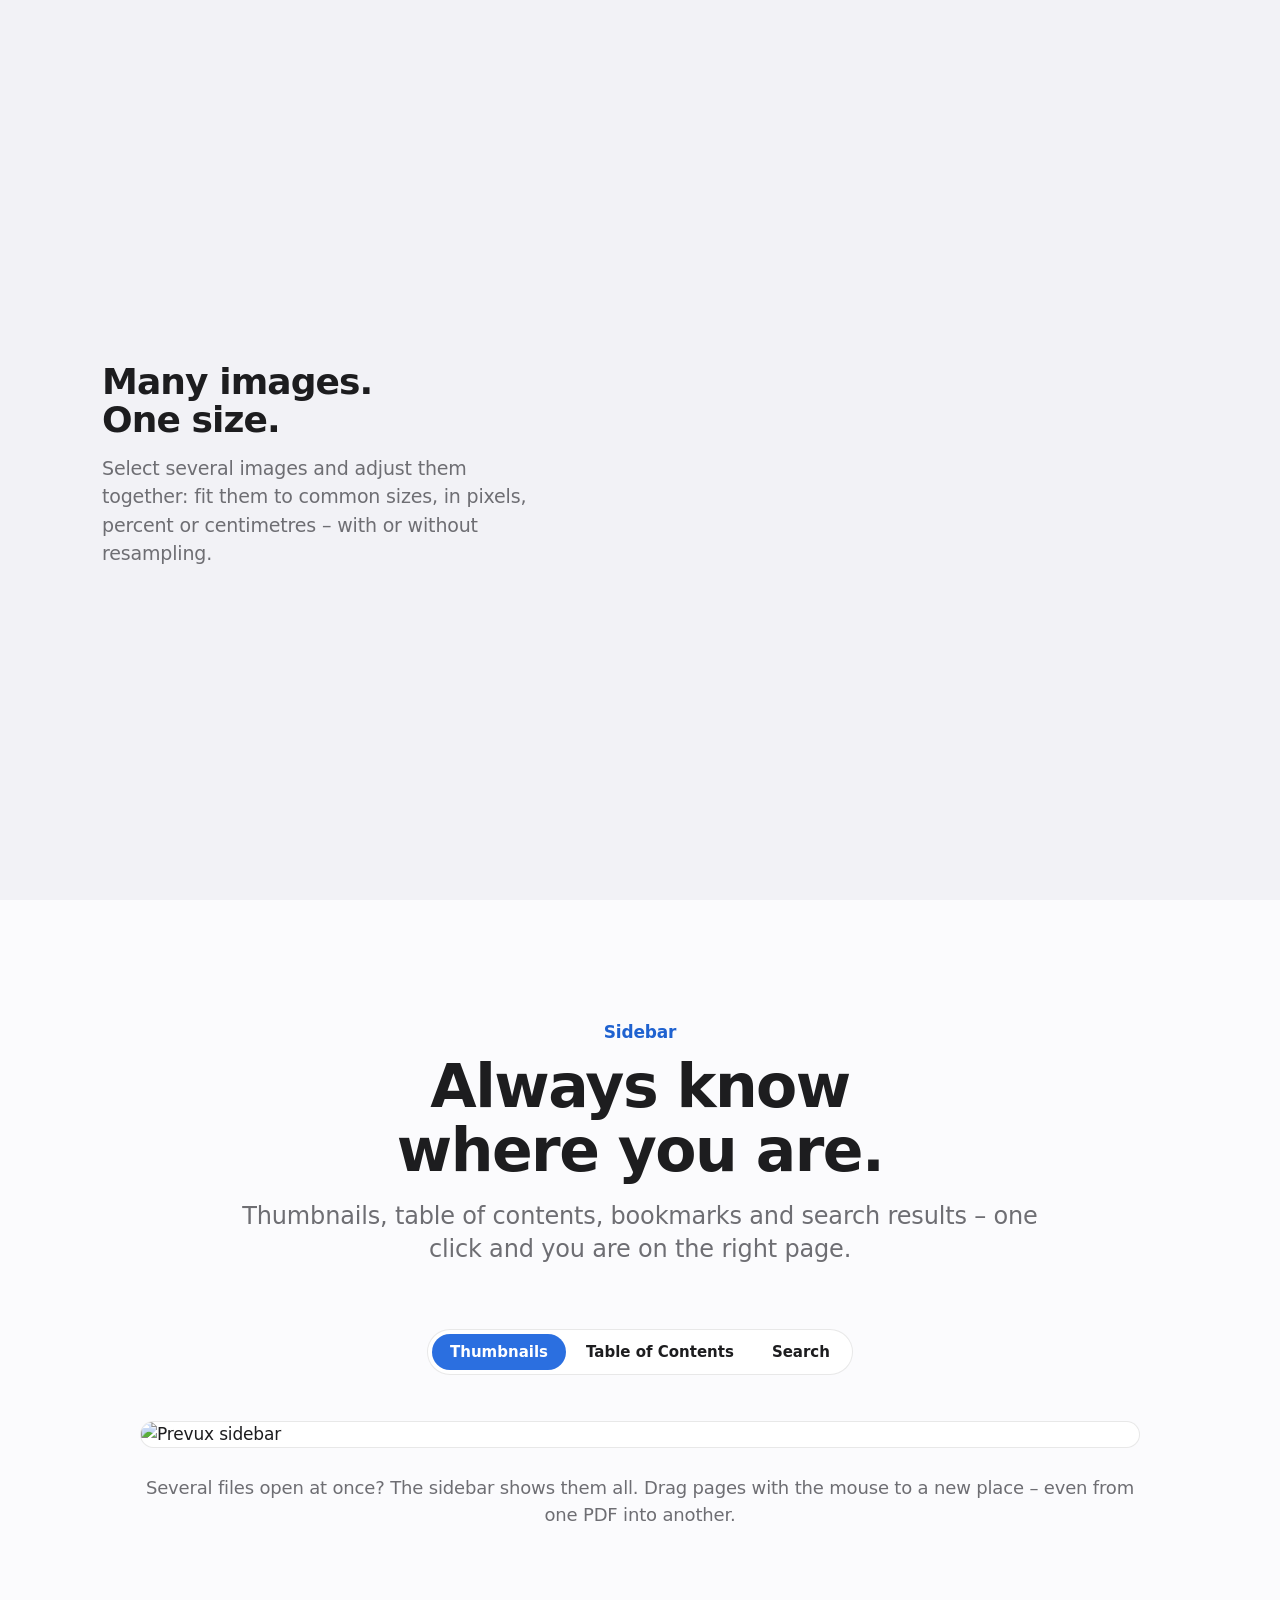
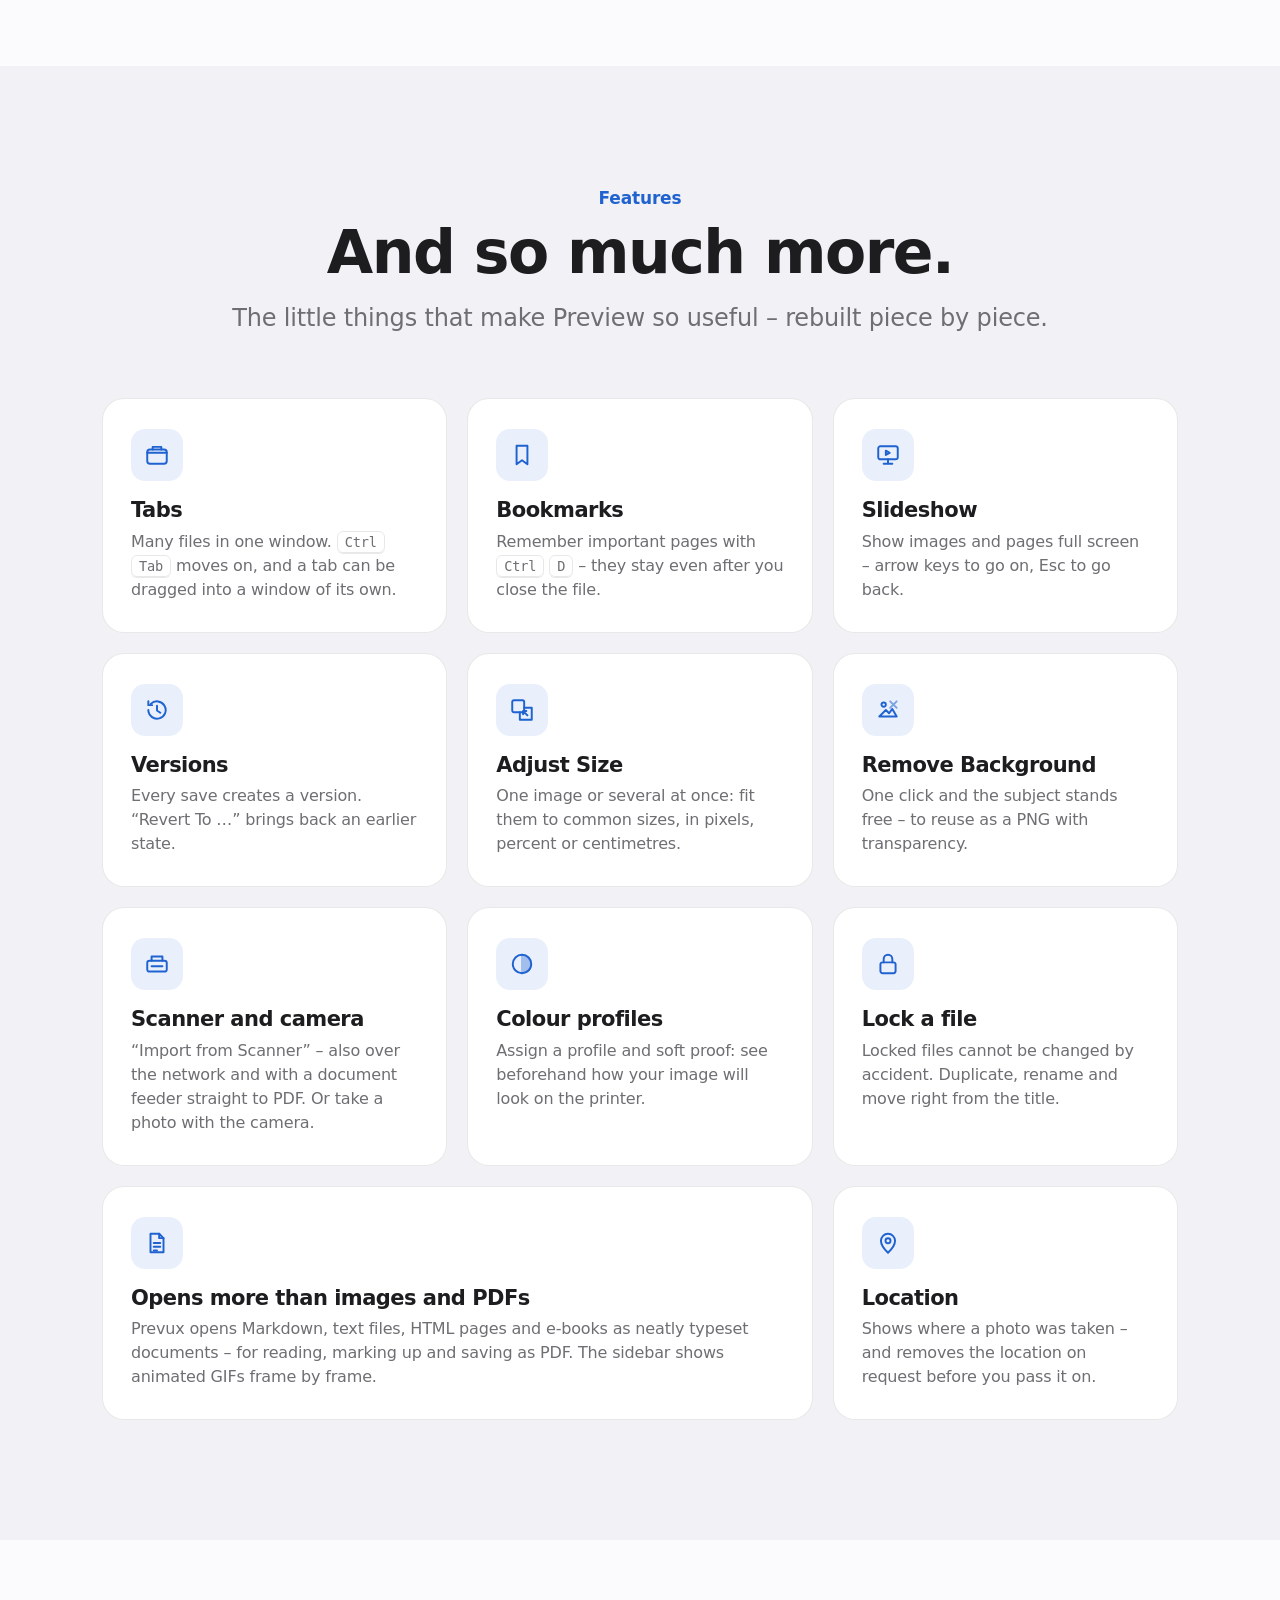
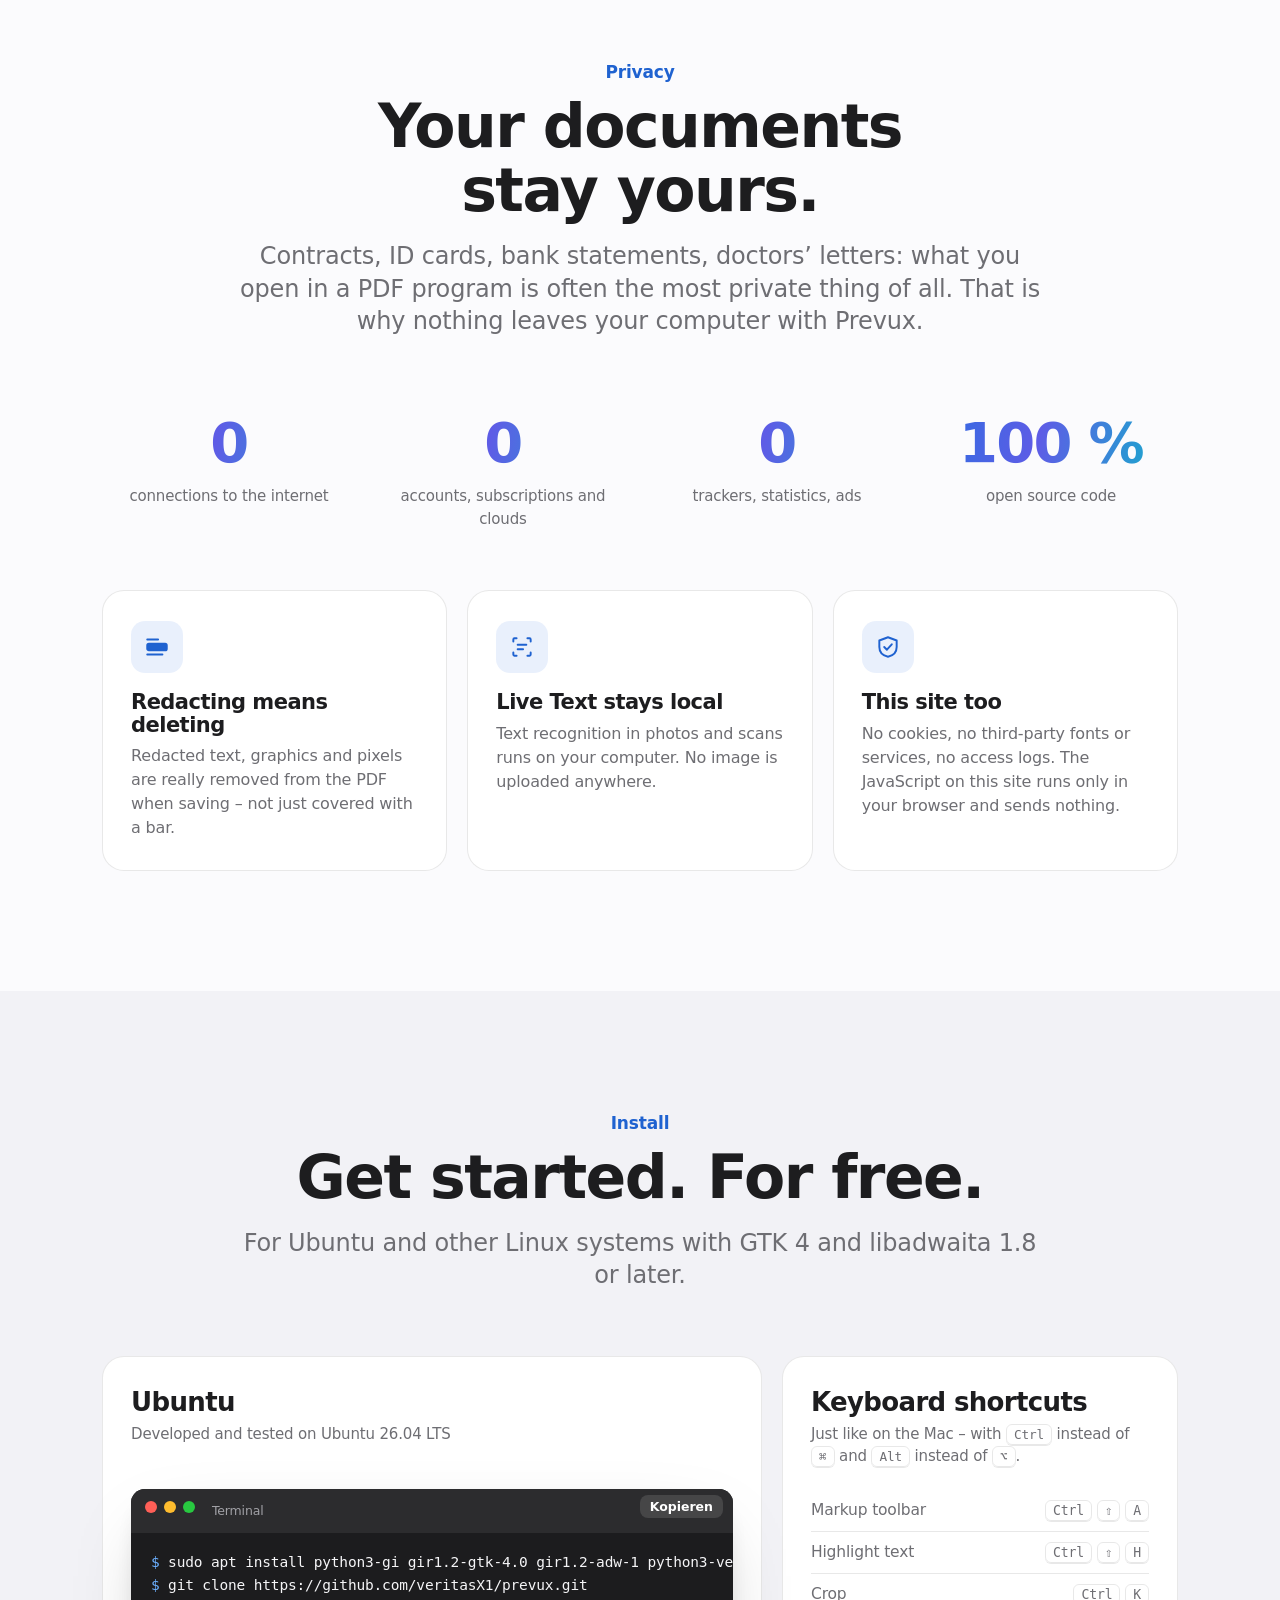
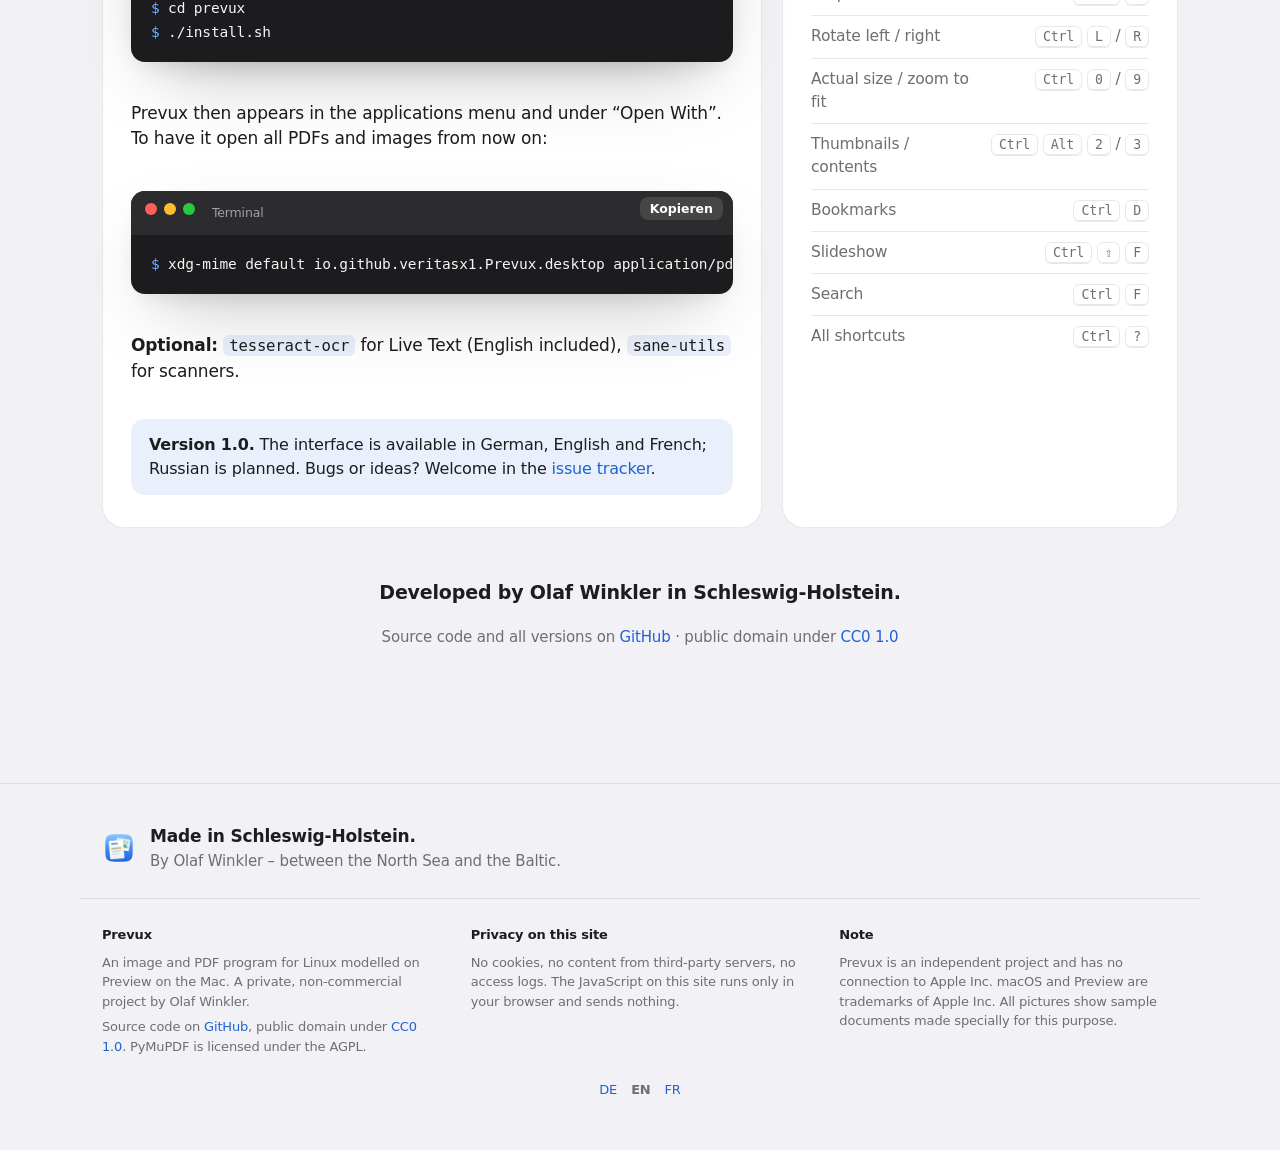
==== commit a3e3ed1b: "Webseite auf Englisch und Französisch: en/ und fr/ aus Katalog homepage/locale (Werkzeug ~/Projekte/" ====
--- a/homepage/index.html
+++ b/homepage/index.html
@@ -7,6 +7,25 @@
 <meta name="description" content="Prevux ist ein Bild- und PDF-Programm für Linux nach dem Vorbild von Vorschau auf dem Mac: ansehen, markieren, unterschreiben, ausfüllen. Quelloffen, ohne Konto und ganz ohne Internetverbindung.">
 <link rel="icon" href="prevux.svg" type="image/svg+xml">
 <link rel="stylesheet" href="site.css">
+<!--lang--><link rel="alternate" hreflang="de" href="https://lisoft.goip.de/prevux/"><link rel="alternate" hreflang="en" href="https://lisoft.goip.de/prevux/en/"><link rel="alternate" hreflang="fr" href="https://lisoft.goip.de/prevux/fr/">
+<style>
+.apps .wrap { position: relative; }
+.lang-switch { position: absolute; right: 22px; display: flex; gap: 12px; }
+.lang-switch a[aria-current], .lang-foot a[aria-current] { color: #fff; opacity: 1; font-weight: 600; }
+.lang-foot { display: flex; gap: 14px; justify-content: center; padding-top: 18px; font-size: 13px; }
+.lang-foot a[aria-current] { color: inherit; }
+@media (max-width: 900px) { .lang-switch { display: none; } }
+</style>
+<script>
+(function () {
+  try {
+    if (document.referrer.indexOf(location.origin) === 0) return;
+    var l = ((navigator.languages && navigator.languages[0]) || navigator.language || "").slice(0, 2).toLowerCase();
+    if (l === "de") return;
+    location.replace((l === "fr" ? "fr/" : "en/") + location.pathname.split("/").pop() + location.hash);
+  } catch (e) {}
+})();
+</script><!--/lang-->
 </head>
 <body>
 
@@ -18,6 +37,7 @@
     <a href="https://lisoft.goip.de/licida/">LiCida</a>
     <a href="https://lisoft.goip.de/lical/">LiCal</a>
     <a href="https://lisoft.goip.de/lidio/">LiDio</a>
+  <!--lang--><span class="lang-switch"><a href="./" hreflang="de" lang="de" aria-current="true">DE</a><a href="en/" hreflang="en" lang="en">EN</a><a href="fr/" hreflang="fr" lang="fr">FR</a></span><!--/lang-->
   </div>
 </div>
 
@@ -200,7 +220,7 @@
         <p>Danach steht Prevux im Anwendungsmenü und unter „Öffnen mit“. Soll es künftig alle PDFs und Bilder öffnen:</p>
         <div class="terminal" data-copy="xdg-mime default io.github.veritasx1.Prevux.desktop application/pdf image/png image/jpeg image/webp image/tiff image/gif image/bmp"><div class="bar"><i></i><i></i><i></i><span>Terminal</span></div><pre><span class="p">$</span> xdg-mime default io.github.veritasx1.Prevux.desktop application/pdf image/png image/jpeg image/webp image/tiff image/gif image/bmp</pre></div>
         <p><b>Optional:</b> <code class="inline">tesseract-ocr tesseract-ocr-deu</code> für Live Text, <code class="inline">sane-utils</code> für Scanner.</p>
-        <p class="note"><b>Version 1.0.</b> Die Oberfläche ist bisher auf Deutsch; Englisch, Französisch und Russisch sind geplant. Fehler oder Ideen? Gern im <a href="https://github.com/veritasX1/prevux/issues">Issue-Tracker</a>.</p>
+        <p class="note"><b>Version 1.0.</b> Die Oberfläche gibt es auf Deutsch, Englisch und Französisch; Russisch ist geplant. Fehler oder Ideen? Gern im <a href="https://github.com/veritasX1/prevux/issues">Issue-Tracker</a>.</p>
       </div>
       <div class="download reveal d1">
         <h3>Tastenkürzel</h3>
@@ -246,6 +266,7 @@
       <p>Prevux ist ein unabhängiges Projekt und steht in keiner Verbindung zu Apple Inc. macOS und Vorschau (Preview) sind Marken von Apple Inc. Alle Bilder zeigen eigens erstellte Beispieldokumente.</p>
     </div>
   </div>
+<!--lang--><div class="wrap lang-foot"><a href="./" hreflang="de" lang="de" aria-current="true">DE</a><a href="en/" hreflang="en" lang="en">EN</a><a href="fr/" hreflang="fr" lang="fr">FR</a></div><!--/lang-->
 </footer>
 
 <script src="site.js"></script>
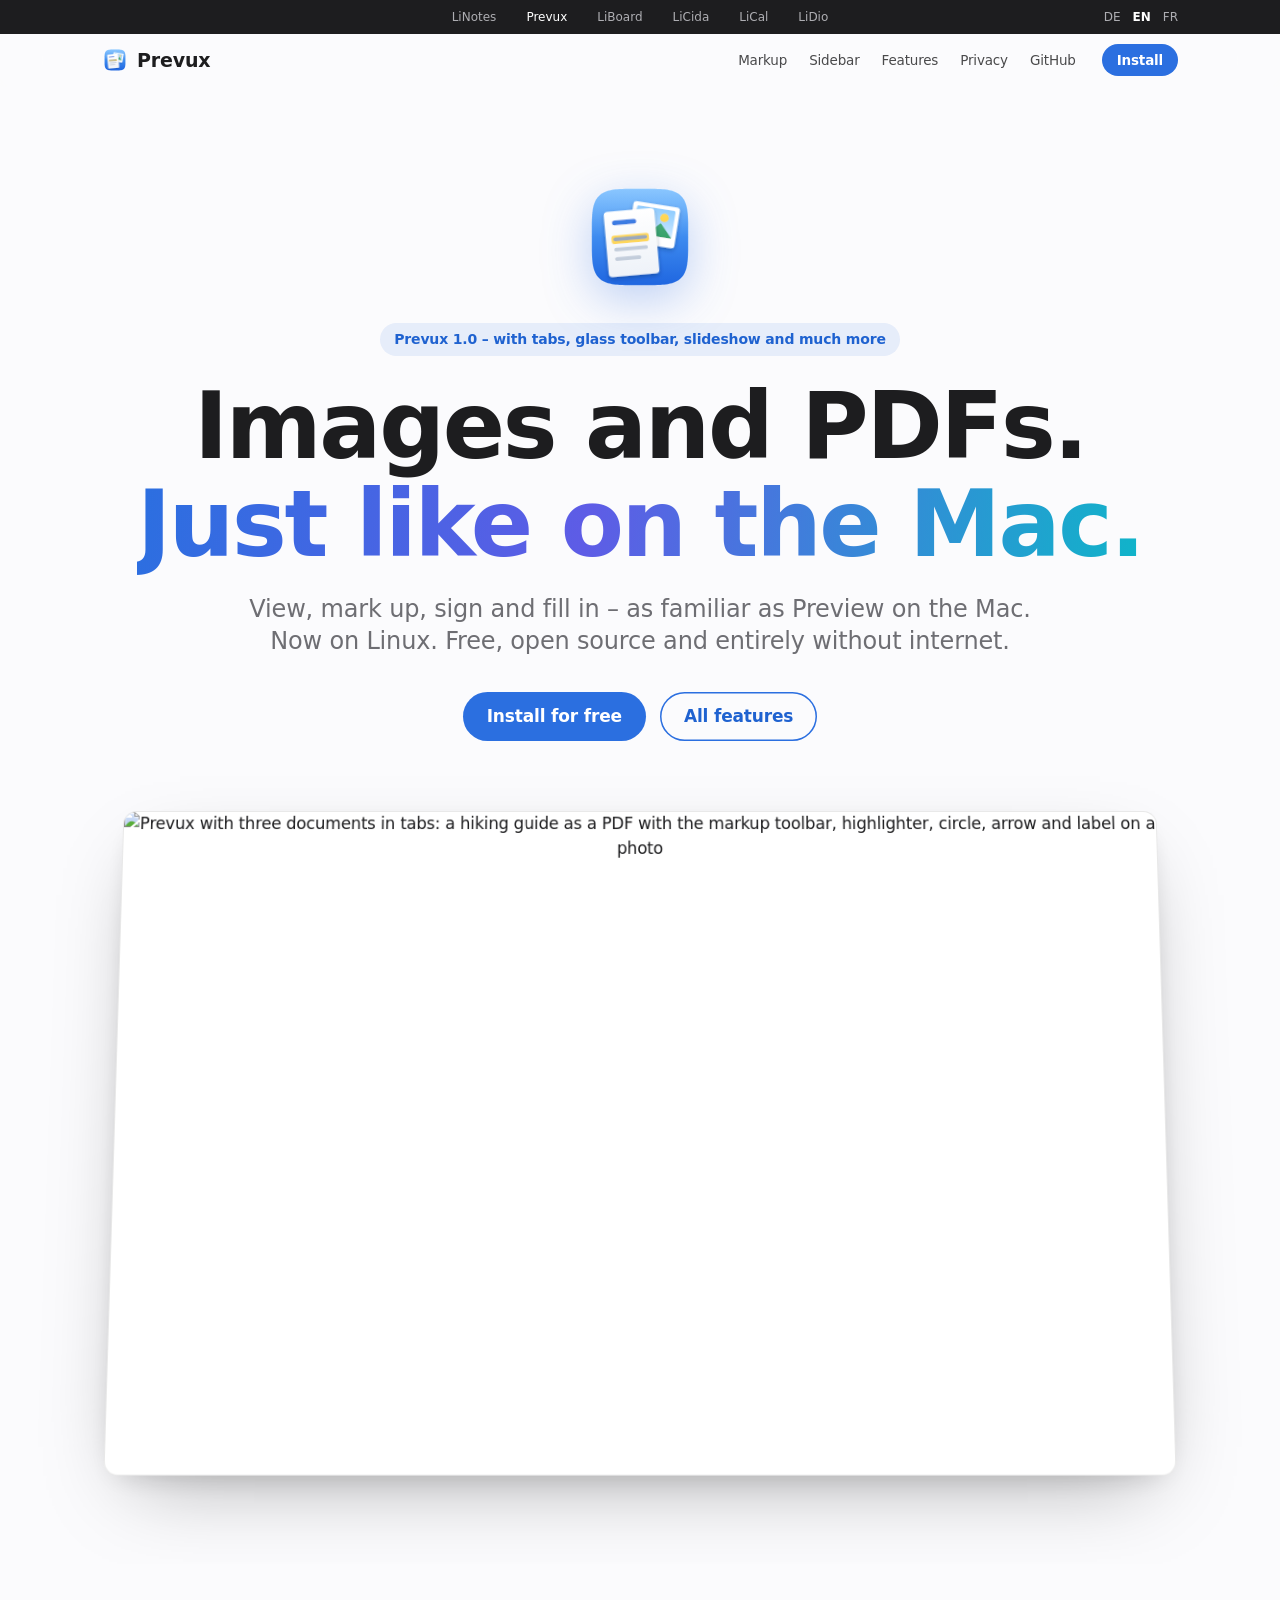
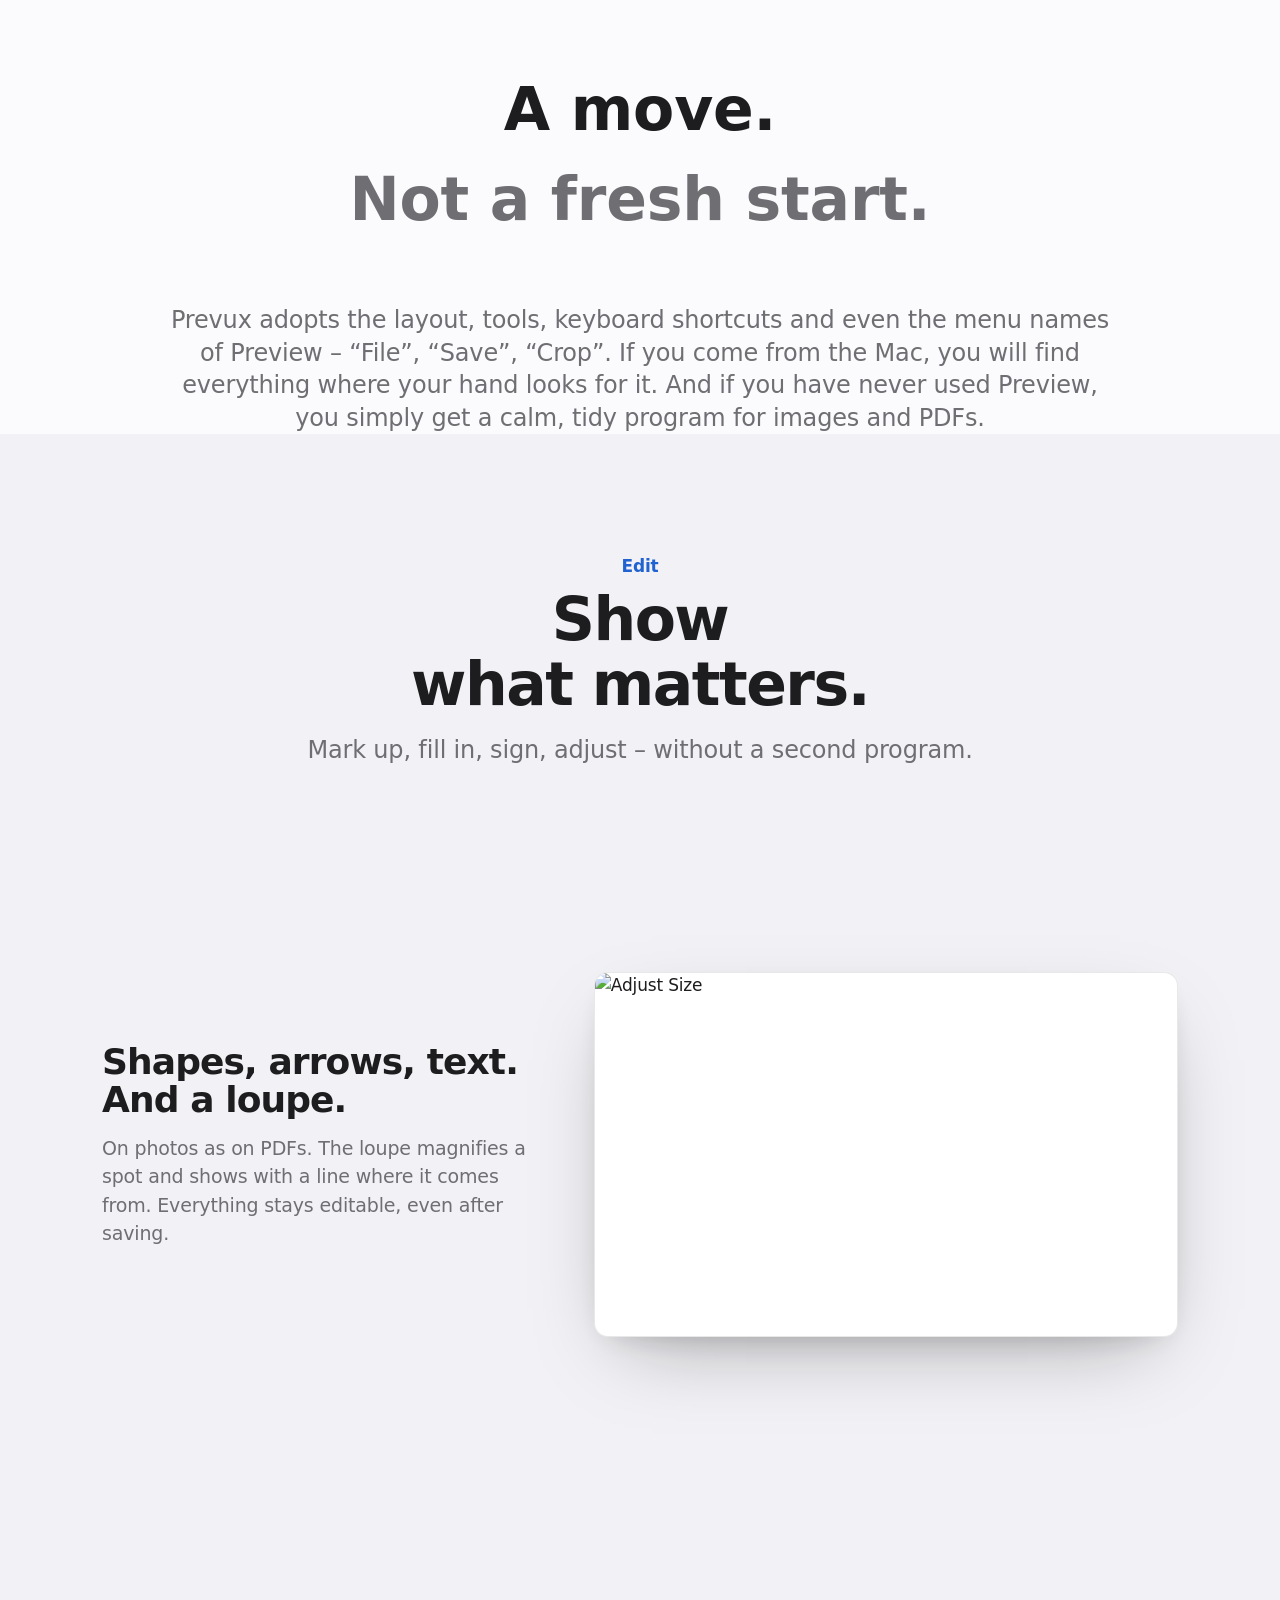
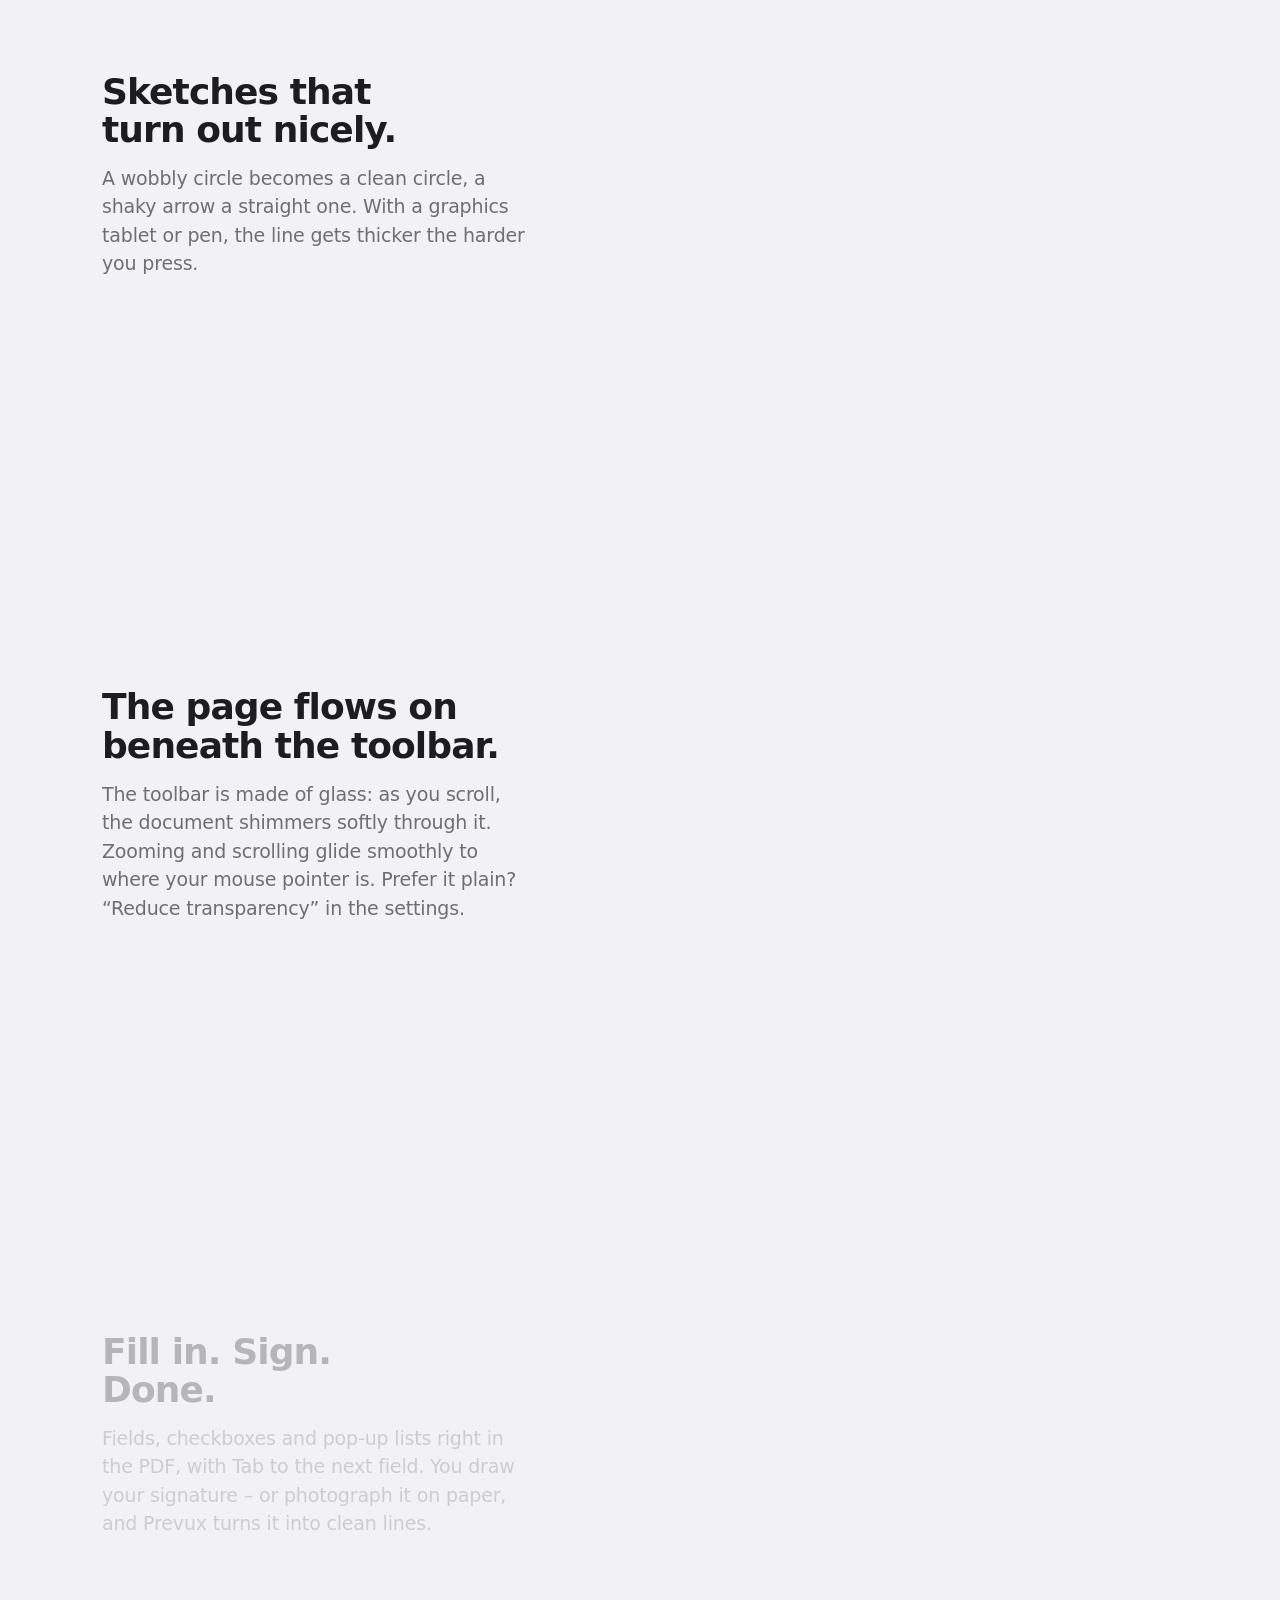
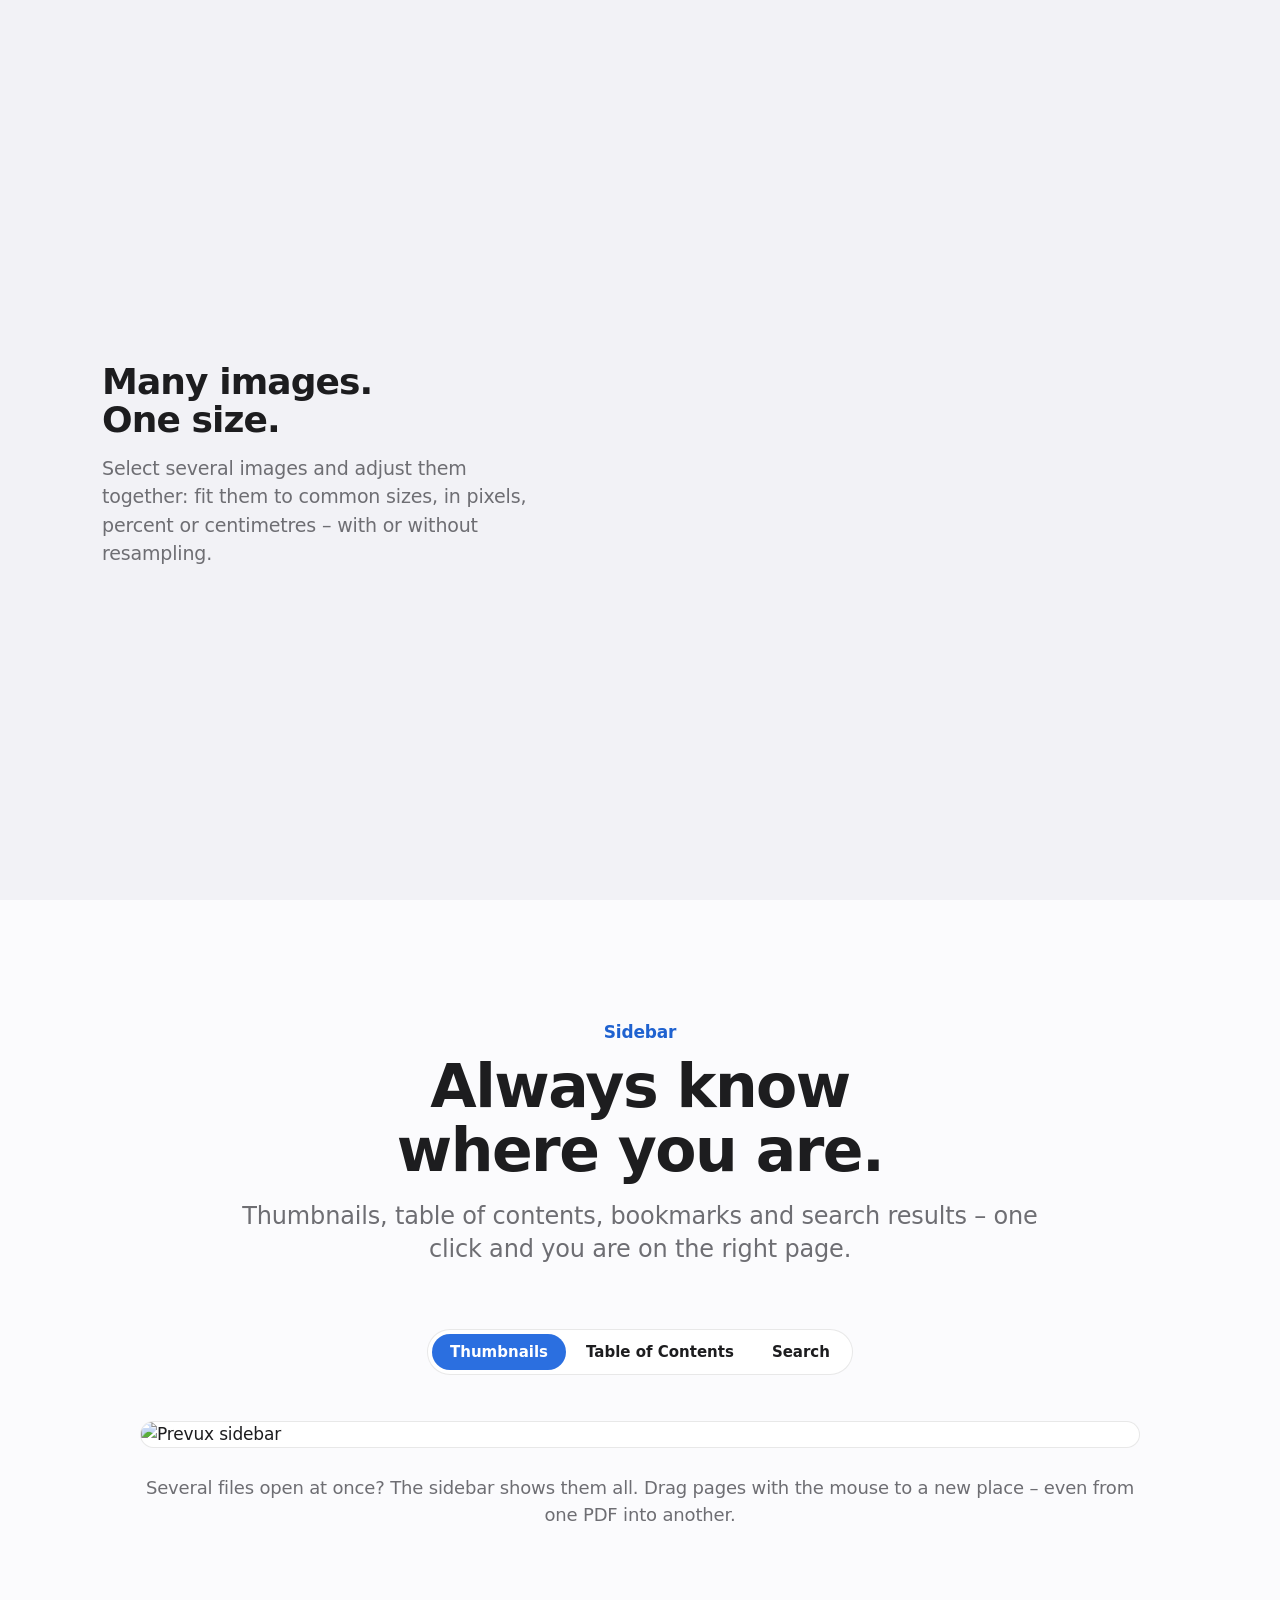
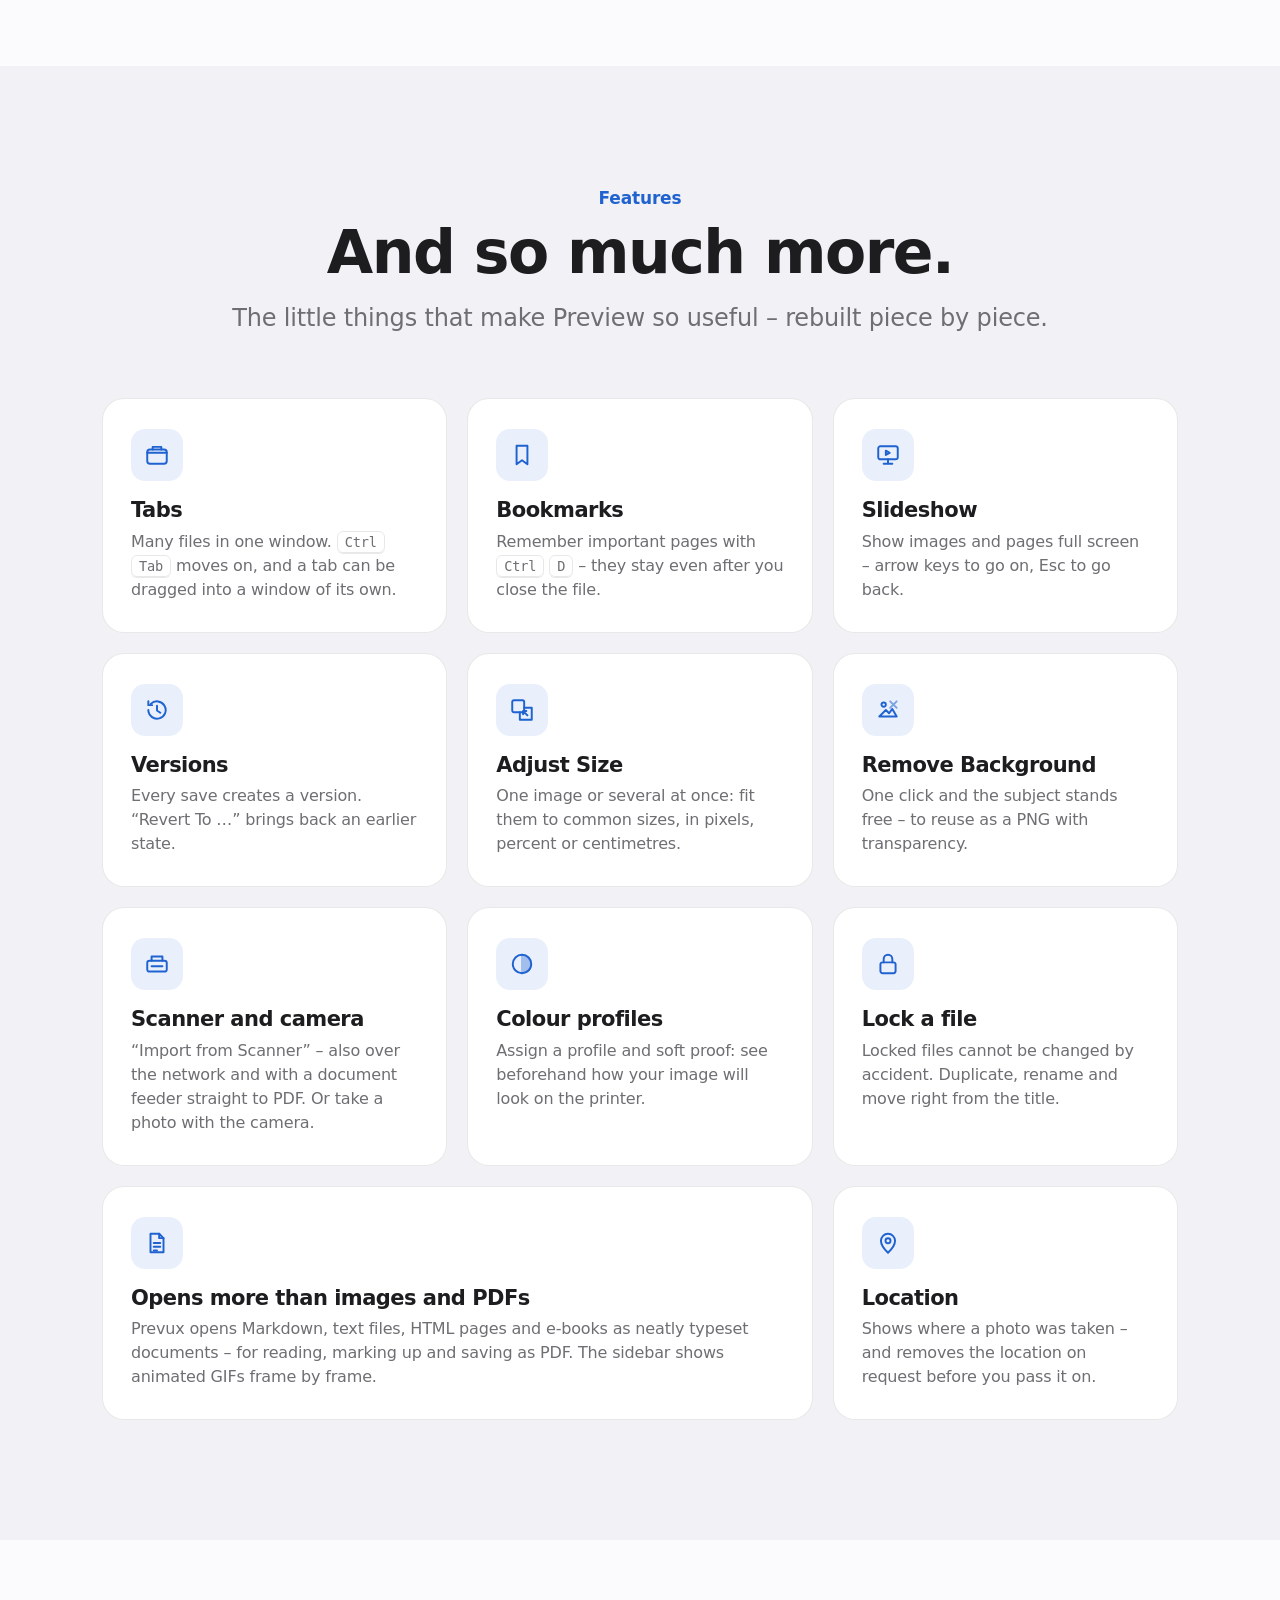
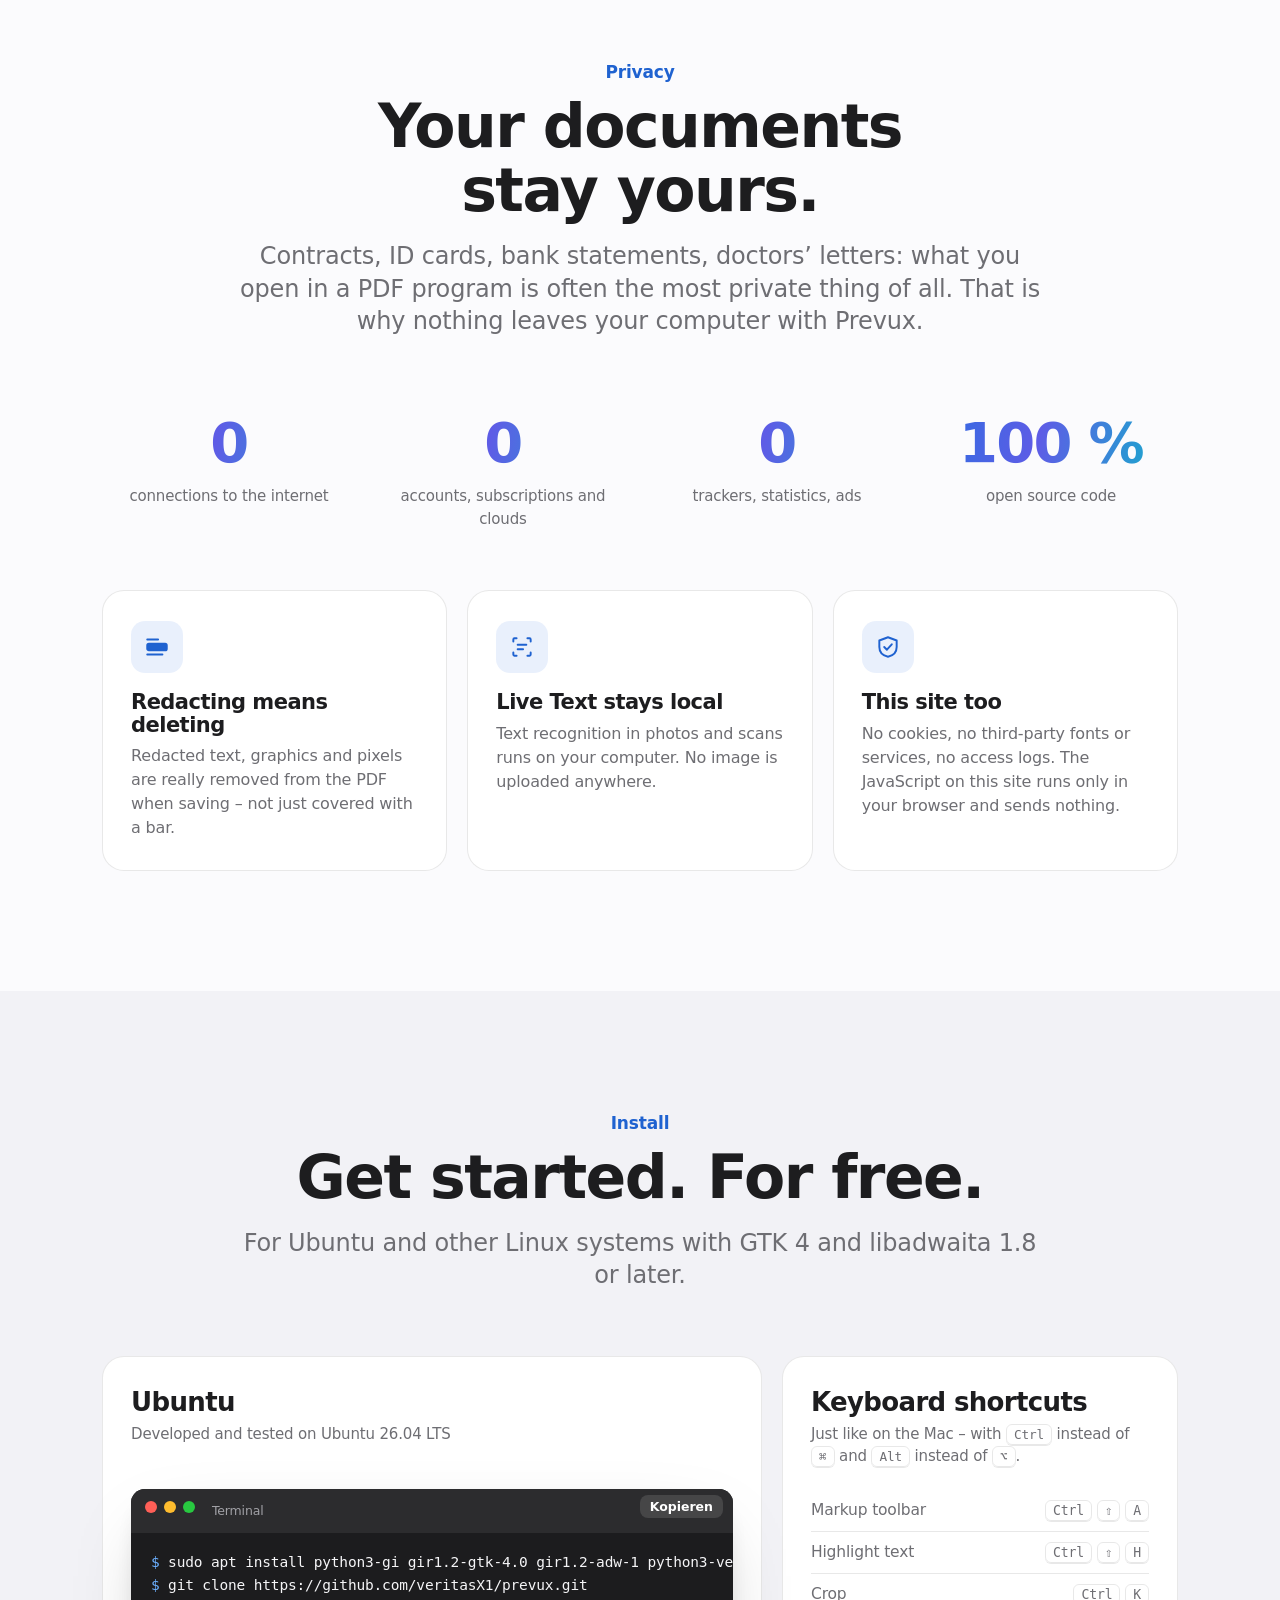
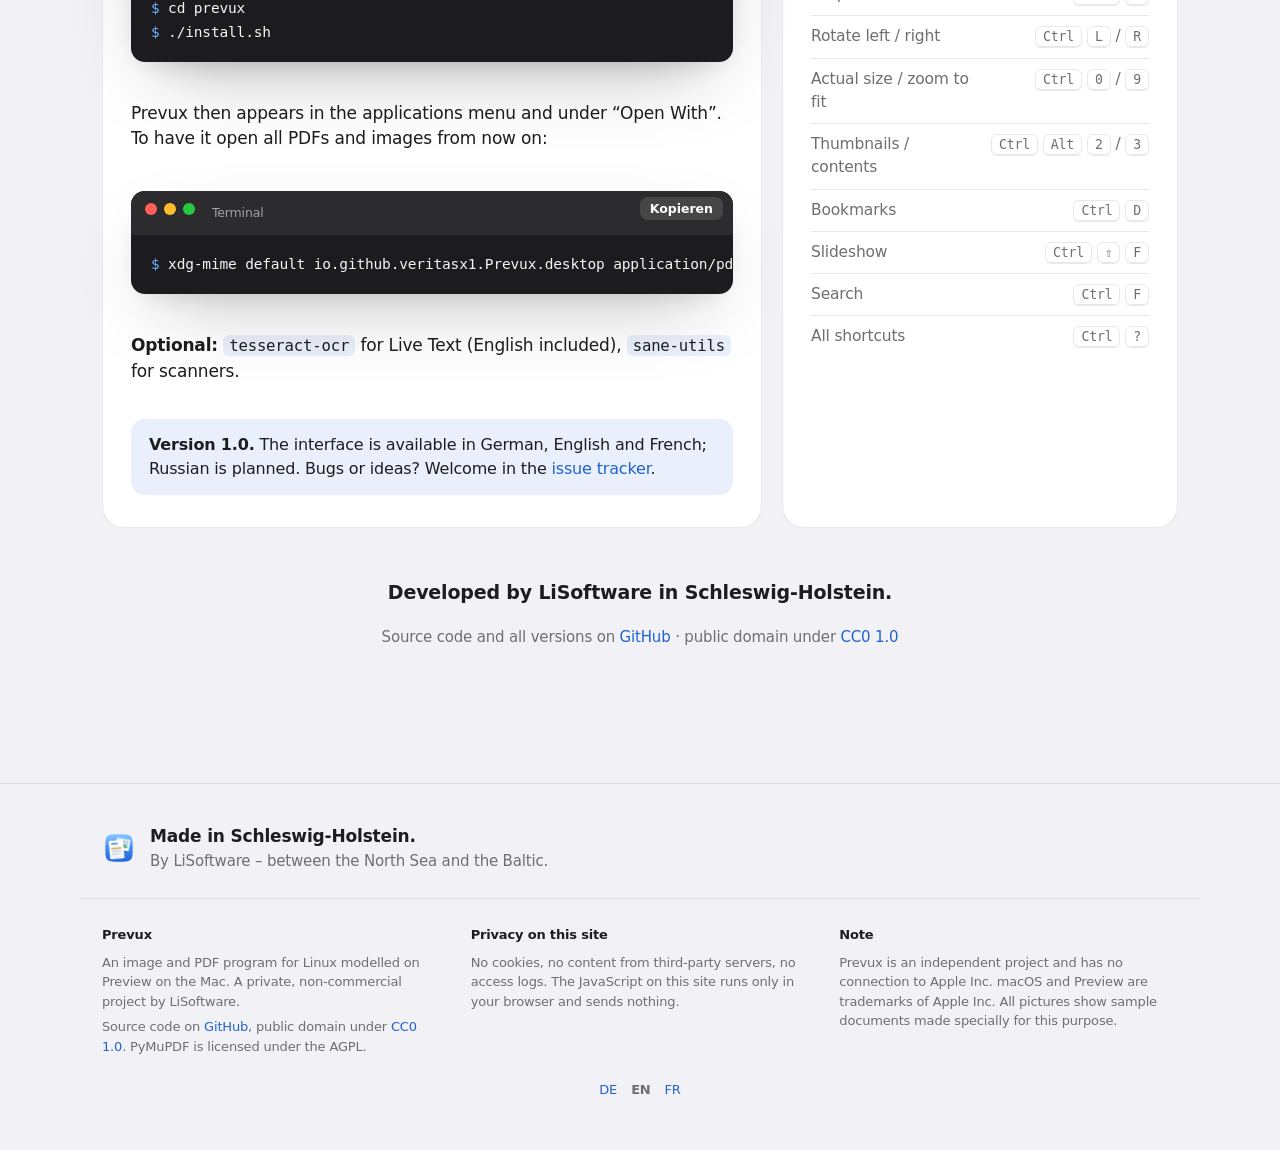
==== commit ce97e499: "Webseite auf Englisch und Französisch: en/ und fr/ aus Katalog homepage/locale (Werkzeug ~/Projekte/" ====
--- a/homepage/index.html
+++ b/homepage/index.html
@@ -239,7 +239,7 @@
         </table>
       </div>
     </div>
-    <p class="center reveal" style="margin-top: 50px; font-size: 19px; font-weight: 600">Entwickelt von Olaf Winkler in Schleswig-Holstein.</p>
+    <p class="center reveal" style="margin-top: 50px; font-size: 19px; font-weight: 600">Entwickelt von LiSoftware in Schleswig-Holstein.</p>
     <p class="center" style="margin-top: 10px; color: var(--muted); font-size: 15px">Quelltext und alle Versionen auf <a href="https://github.com/veritasX1/prevux">GitHub</a> · gemeinfrei unter <a href="https://creativecommons.org/publicdomain/zero/1.0/deed.de">CC0 1.0</a></p>
   </div>
 </section>
@@ -249,12 +249,12 @@
 <footer>
   <div class="wrap made">
     <img src="prevux.svg" alt="" width="34" height="34">
-    <p><b>Entwickelt in Schleswig-Holstein.</b><br>Von Olaf Winkler – zwischen Nord- und Ostsee.</p>
+    <p><b>Entwickelt in Schleswig-Holstein.</b><br>Von LiSoftware – zwischen Nord- und Ostsee.</p>
   </div>
   <div class="wrap cols">
     <div>
       <h4>Prevux</h4>
-      <p>Ein Bild- und PDF-Programm für Linux nach dem Vorbild von Vorschau auf dem Mac. Ein privates, nichtkommerzielles Projekt von Olaf Winkler.</p>
+      <p>Ein Bild- und PDF-Programm für Linux nach dem Vorbild von Vorschau auf dem Mac. Ein privates, nichtkommerzielles Projekt von LiSoftware.</p>
       <p>Quellcode auf <a href="https://github.com/veritasX1/prevux">GitHub</a>, gemeinfrei unter <a href="https://creativecommons.org/publicdomain/zero/1.0/deed.de">CC0 1.0</a>. PyMuPDF steht unter der AGPL.</p>
     </div>
     <div>
